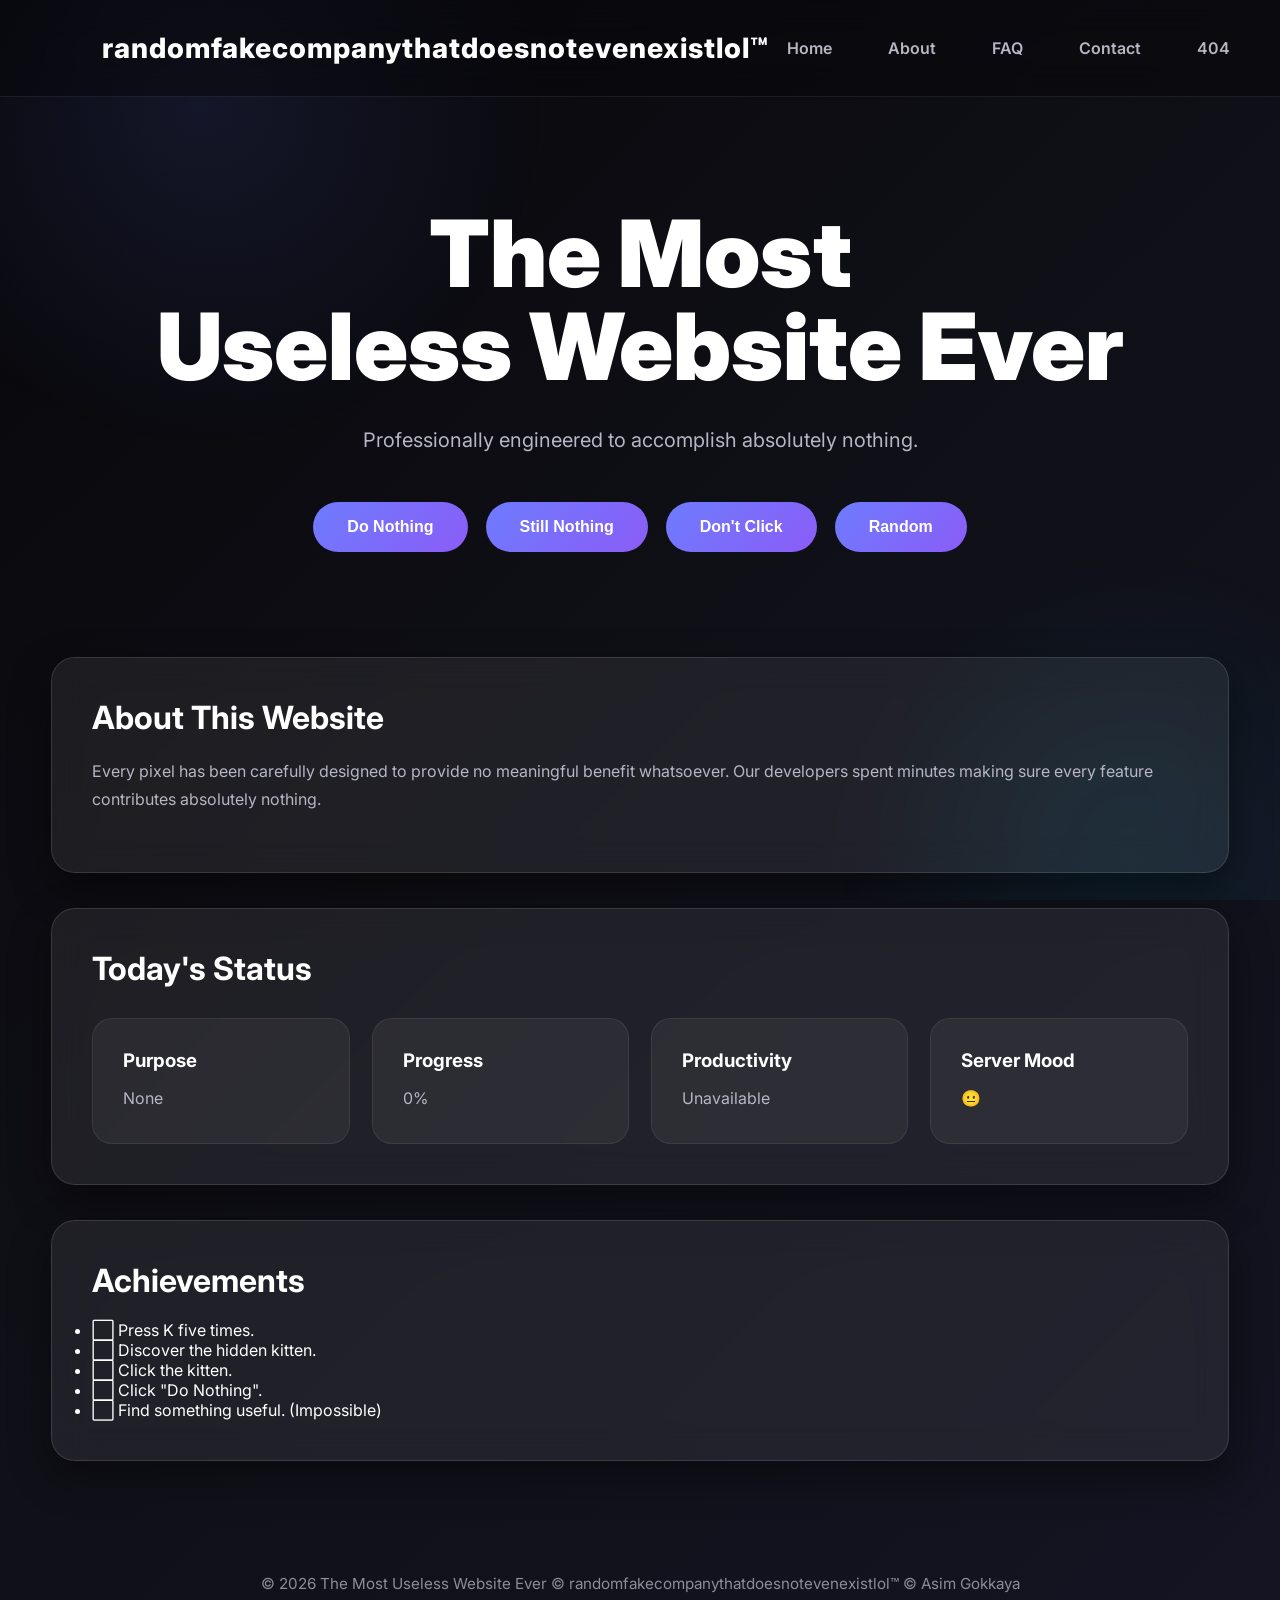
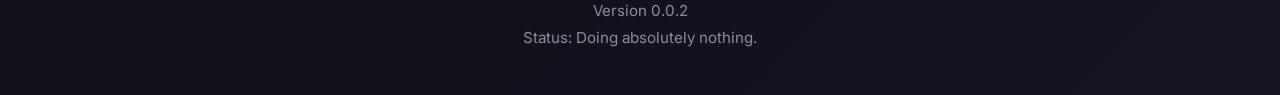
==== index.html @ e4ac103c "Added potato favicon" ====
<!DOCTYPE html>
<html lang="en">
<head>
    <meta charset="UTF-8">
    <meta name="viewport" content="width=device-width, initial-scale=1.0">

    <title>The Most Useless Website Ever</title>

    <meta name="description" content="A website professionally engineered to accomplish absolutely nothing.">

    <!-- Google Font -->
    <link rel="preconnect" href="https://fonts.googleapis.com">
    <link rel="preconnect" href="https://fonts.gstatic.com" crossorigin>
    <link href="https://fonts.googleapis.com/css2?family=Inter:wght@300;400;600;700;900&display=swap" rel="stylesheet">

    <link rel="stylesheet" href="css/style.css">

    <link rel="icon" href="favicon.ico" type="image/x-icon">
    
</head>

<body>

<div id="backgroundGlow"></div>

<header>

    <div class="logo">
        randomfakecompanythatdoesnotevenexistlol™
    </div>

    <nav>

        <a href="index.html">Home</a>
        <a href="about.html">About</a>
        <a href="faq.html">FAQ</a>
        <a href="contact.html">Contact</a>
        <a href="404.html">404</a>

    </nav>

</header>

<main>

<section class="hero">

<h1>
The Most<br>
Useless Website Ever
</h1>

<p>

Professionally engineered to accomplish absolutely nothing.

</p>

<div class="buttons">

<button id="nothingButton">
Do Nothing
</button>

<button id="stillNothingButton">
Still Nothing
</button>

<button id="dontClickButton">
Don't Click
</button>

<button id="randomButton">
Random
</button>

</div>

</section>

<section class="glassCard">

<h2>

About This Website

</h2>

<p>

Every pixel has been carefully designed to provide no meaningful benefit whatsoever.

Our developers spent minutes making sure every feature contributes absolutely nothing.

</p>

</section>

<section class="glassCard">

<h2>

Today's Status

</h2>

<div class="statusGrid">

<div class="statusBox">

<h3>Purpose</h3>

<p>None</p>

</div>

<div class="statusBox">

<h3>Progress</h3>

<p>0%</p>

</div>

<div class="statusBox">

<h3>Productivity</h3>

<p>Unavailable</p>

</div>

<div class="statusBox">

<h3>Server Mood</h3>

<p>😐</p>

</div>

</div>

</section>

<section class="glassCard">

<h2>

Achievements

</h2>

<ul>

<li>⬜ Press K five times.</li>

<li>⬜ Discover the hidden kitten.</li>

<li>⬜ Click the kitten.</li>

<li>⬜ Click "Do Nothing".</li>

<li>⬜ Find something useful. (Impossible)</li>

</ul>

</section>

<footer>

<p>

© 2026 The Most Useless Website Ever
© randomfakecompanythatdoesnotevenexistlol™
© Asim Gokkaya

</p>

<p>

Version 0.0.2

</p>

<p>

Status:
Doing absolutely nothing.

</p>

</footer>

</main>

<!-- ========================= -->

<div id="kittenOverlay" class="hidden">

<div class="kittenWindow">

<h2>

🐈 Congratulations!

</h2>

<p>

You pressed K five times.

You have unlocked...

Absolutely nothing.

</p>

<img
id="kittenImage"
src="images/mainecoon.jpg"
alt="Maine Coon Kitten">

<p>

Clicking the kitten won't help.

</p>

<button id="closeKitten">

Close

</button>

</div>

</div>

<!-- ========================= -->

<div id="toast">

Nothing happened.

</div>

<script src="js/script.js"></script>

</body>
</html>
---- css/style.css ----
/* =======================================
   The Most Useless Website Ever
   style.css
   Part 1
======================================= */

/* ---------- Google Font ---------- */

@import url('https://fonts.googleapis.com/css2?family=Inter:wght@300;400;500;600;700;800;900&display=swap');

/* ---------- Variables ---------- */

:root{

    --bg:#09090b;
    --bg2:#14141b;

    --card:rgba(255,255,255,.07);

    --border:rgba(255,255,255,.12);

    --text:#ffffff;

    --text2:#b6b6c5;

    --accent:#6d7cff;

    --accent2:#8b5cf6;

    --success:#38d39f;

    --danger:#ff5e7d;

    --shadow:0 15px 40px rgba(0,0,0,.45);

    --radius:24px;

}

/* ---------- Reset ---------- */

*{

    margin:0;
    padding:0;
    box-sizing:border-box;

}

html{

    scroll-behavior:smooth;

}

body{

    font-family:'Inter',sans-serif;

    background:linear-gradient(135deg,#07070a,#101018,#141423);

    color:var(--text);

    min-height:100vh;

    overflow-x:hidden;

}

/* ---------- Animated Background ---------- */

#backgroundGlow{

    position:fixed;

    inset:0;

    pointer-events:none;

    overflow:hidden;

    z-index:-2;

}

#backgroundGlow::before{

    content:"";

    position:absolute;

    width:700px;

    height:700px;

    border-radius:50%;

    background:radial-gradient(circle,var(--accent),transparent 70%);

    opacity:.12;

    top:-250px;

    left:-150px;

    animation:floatGlow 18s linear infinite;

}

#backgroundGlow::after{

    content:"";

    position:absolute;

    width:600px;

    height:600px;

    border-radius:50%;

    background:radial-gradient(circle,#00d4ff,transparent 70%);

    opacity:.08;

    bottom:-250px;

    right:-150px;

    animation:floatGlow2 24s linear infinite;

}

@keyframes floatGlow{

    0%{

        transform:translate(0,0);

    }

    50%{

        transform:translate(150px,120px);

    }

    100%{

        transform:translate(0,0);

    }

}

@keyframes floatGlow2{

    0%{

        transform:translate(0,0);

    }

    50%{

        transform:translate(-140px,-100px);

    }

    100%{

        transform:translate(0,0);

    }

}

/* ---------- Header ---------- */

header{

    width:100%;

    display:flex;

    justify-content:space-between;

    align-items:center;

    padding:28px 8%;

    position:sticky;

    top:0;

    backdrop-filter:blur(18px);

    background:rgba(9,9,11,.55);

    border-bottom:1px solid rgba(255,255,255,.08);

    z-index:999;

}

.logo{

    font-size:28px;

    font-weight:800;

    letter-spacing:1px;

    color:white;

}

/* ---------- Navigation ---------- */

nav{

    display:flex;

    gap:20px;

}

nav a{

    color:var(--text2);

    text-decoration:none;

    font-weight:600;

    transition:.3s;

    padding:10px 18px;

    border-radius:999px;

}

nav a:hover{

    color:white;

    background:rgba(255,255,255,.08);

}

nav a.active{

    color:white;

    background:linear-gradient(135deg,var(--accent),var(--accent2));

}

/* ---------- Main ---------- */

main{

    width:min(1200px,92%);

    margin:auto;

}

/* ---------- Hero ---------- */

.hero{

    text-align:center;

    padding:110px 0 70px;

}

.smallHero{

    padding:80px 0 40px;

}

.hero h1{

    font-size:clamp(3rem,8vw,5.8rem);

    line-height:1;

    font-weight:900;

    margin-bottom:30px;

}

.hero p{

    color:var(--text2);

    font-size:1.25rem;

    max-width:700px;

    margin:auto;

    line-height:1.7;

}

/* ---------- Buttons ---------- */

.buttons{

    display:flex;

    justify-content:center;

    flex-wrap:wrap;

    gap:18px;

    margin-top:45px;

}

button,
.primaryButton,
.secondaryButton{

    padding:16px 34px;

    border-radius:999px;

    border:none;

    cursor:pointer;

    font-size:1rem;

    font-weight:700;

    transition:.3s;

    text-decoration:none;

    display:inline-flex;

    justify-content:center;

    align-items:center;

}

.primaryButton,
button{

    background:linear-gradient(135deg,var(--accent),var(--accent2));

    color:white;

}

.primaryButton:hover,
button:hover{

    transform:translateY(-4px);

    box-shadow:0 12px 30px rgba(109,124,255,.35);

}

.secondaryButton{

    background:rgba(255,255,255,.08);

    color:white;

    border:1px solid rgba(255,255,255,.08);

}

.secondaryButton:hover{

    background:rgba(255,255,255,.14);

}

/* ---------- Glass Cards ---------- */

.glassCard{

    background:var(--card);

    border:1px solid var(--border);

    border-radius:var(--radius);

    padding:40px;

    margin:35px 0;

    backdrop-filter:blur(18px);

    box-shadow:var(--shadow);

    transition:.35s;

}

.glassCard:hover{

    transform:translateY(-6px);

}

.glassCard h2{

    font-size:2rem;

    margin-bottom:20px;

}

.glassCard p{

    color:var(--text2);

    line-height:1.8;

    margin-bottom:18px;

}

/* ---------- Status Grid ---------- */

.statusGrid{

    display:grid;

    grid-template-columns:repeat(auto-fit,minmax(220px,1fr));

    gap:22px;

    margin-top:30px;

}

.statusBox{

    background:rgba(255,255,255,.05);

    border-radius:20px;

    padding:30px;

    border:1px solid rgba(255,255,255,.08);

    transition:.3s;

}

.statusBox:hover{

    transform:translateY(-5px);

    background:rgba(255,255,255,.08);

}

.statusBox h3{

    margin-bottom:12px;

}

.statusBox p{

    margin:0;

    color:var(--text2);

}

/* ---------- Utility ---------- */

.centerCard{

    text-align:center;

}

hr{

    margin:35px 0;

    border:none;

    border-top:1px solid rgba(255,255,255,.08);

}

.hidden{

    display:none !important;

}

/* =======================================
   PART 2
   Forms • FAQ • Tables • Lists • Footer
======================================= */

/* ---------- Forms ---------- */

form{

    display:flex;

    flex-direction:column;

    gap:25px;

    margin-top:25px;

}

.inputGroup{

    display:flex;

    flex-direction:column;

    gap:10px;

}

.inputGroup label{

    font-weight:600;

    color:white;

}

input,
textarea{

    width:100%;

    padding:18px;

    background:rgba(255,255,255,.06);

    border:1px solid rgba(255,255,255,.12);

    border-radius:18px;

    color:white;

    font-size:1rem;

    font-family:inherit;

    outline:none;

    transition:.3s;

}

textarea{

    resize:vertical;

    min-height:180px;

}

input::placeholder,
textarea::placeholder{

    color:#8d8d99;

}

input:focus,
textarea:focus{

    border-color:var(--accent);

    background:rgba(255,255,255,.09);

    box-shadow:0 0 25px rgba(109,124,255,.25);

}

/* ---------- FAQ ---------- */

.faqItem{

    background:rgba(255,255,255,.05);

    border-radius:18px;

    padding:25px;

    margin-top:18px;

    border:1px solid rgba(255,255,255,.08);

    transition:.3s;

}

.faqItem:hover{

    transform:translateY(-4px);

    border-color:rgba(109,124,255,.4);

}

.faqItem h3{

    margin-bottom:12px;

    color:white;

}

.faqItem p{

    margin-bottom:8px;

}

/* ---------- Tables ---------- */

.aboutTable{

    width:100%;

    border-collapse:collapse;

    overflow:hidden;

    border-radius:18px;

    margin-top:20px;

}

.aboutTable tr{

    transition:.25s;

}

.aboutTable tr:nth-child(even){

    background:rgba(255,255,255,.04);

}

.aboutTable tr:hover{

    background:rgba(255,255,255,.08);

}

.aboutTable td{

    padding:18px;

    border-bottom:1px solid rgba(255,255,255,.08);

    color:var(--text2);

}

.aboutTable td:first-child{

    color:white;

    font-weight:600;

}

/* ---------- Lists ---------- */

.aboutList{

    margin-top:20px;

    padding-left:25px;

}

.aboutList li{

    margin-bottom:18px;

    color:var(--text2);

    line-height:1.7;

}

/* ---------- Footer ---------- */

footer{

    text-align:center;

    padding:70px 0 40px;

    color:#8d8d99;

    font-size:.95rem;

}

footer p{

    margin:8px 0;

}

/* ---------- Toast ---------- */

#toast{

    position:fixed;

    bottom:35px;

    left:50%;

    transform:translateX(-50%) translateY(120px);

    background:rgba(20,20,25,.95);

    color:white;

    padding:16px 28px;

    border-radius:999px;

    border:1px solid rgba(255,255,255,.08);

    backdrop-filter:blur(18px);

    transition:.4s;

    z-index:99999;

    pointer-events:none;

    opacity:0;

}

#toast.show{

    transform:translateX(-50%) translateY(0);

    opacity:1;

}

/* ---------- Misc ---------- */

.tinyText{

    font-size:.9rem;

    opacity:.65;

}

.errorNumber{

    font-size:7rem;

    font-weight:900;

    line-height:1;

    margin-bottom:20px;

    background:linear-gradient(
        135deg,
        var(--accent),
        var(--accent2)
    );

    -webkit-background-clip:text;
    -webkit-text-fill-color:transparent;

}

.errorContainer{

    min-height:100vh;

    display:flex;

    justify-content:center;

    align-items:center;

    padding:60px 0;

}

.errorCard{

    width:min(900px,92%);

    text-align:center;

}

/* ---------- Inputs on Dark Theme ---------- */

input:-webkit-autofill{

    -webkit-box-shadow:0 0 0 1000px #171722 inset;

    -webkit-text-fill-color:white;

}

/* ---------- Scrollbar ---------- */

::-webkit-scrollbar{

    width:12px;

}

::-webkit-scrollbar-track{

    background:#0e0e13;

}

::-webkit-scrollbar-thumb{

    background:linear-gradient(
        var(--accent),
        var(--accent2)
    );

    border-radius:999px;

}

::-webkit-scrollbar-thumb:hover{

    background:#7d8dff;

}

/* ---------- Selection ---------- */

::selection{

    background:var(--accent);

    color:white;

}

/* ---------- Responsive ---------- */

@media(max-width:900px){

header{

    flex-direction:column;

    gap:20px;

}

nav{

    flex-wrap:wrap;

    justify-content:center;

}

.hero h1{

    font-size:3.4rem;

}

.glassCard{

    padding:30px;

}

.buttons{

    flex-direction:column;

}

button,
.primaryButton,
.secondaryButton{

    width:100%;

}

.statusGrid{

    grid-template-columns:1fr;

}

.aboutTable td{

    display:block;

    width:100%;

}

.aboutTable tr{

    display:block;

    margin-bottom:20px;

    border:1px solid rgba(255,255,255,.08);

    border-radius:18px;

}

}

/* ======================================
Achievement Popup
====================================== */

.achievementPopup{

position:fixed;

top:30px;

right:-450px;

width:340px;

padding:25px;

background:rgba(20,20,30,.95);

border:1px solid rgba(255,255,255,.1);

backdrop-filter:blur(20px);

border-radius:20px;

box-shadow:0 20px 40px rgba(0,0,0,.45);

transition:.5s;

z-index:999999;

}

.achievementPopup.show{

right:30px;

}

.achievementPopup h2{

margin-bottom:10px;

font-size:1.3rem;

}

.achievementPopup p{

color:#b6b6c5;

line-height:1.6;

}
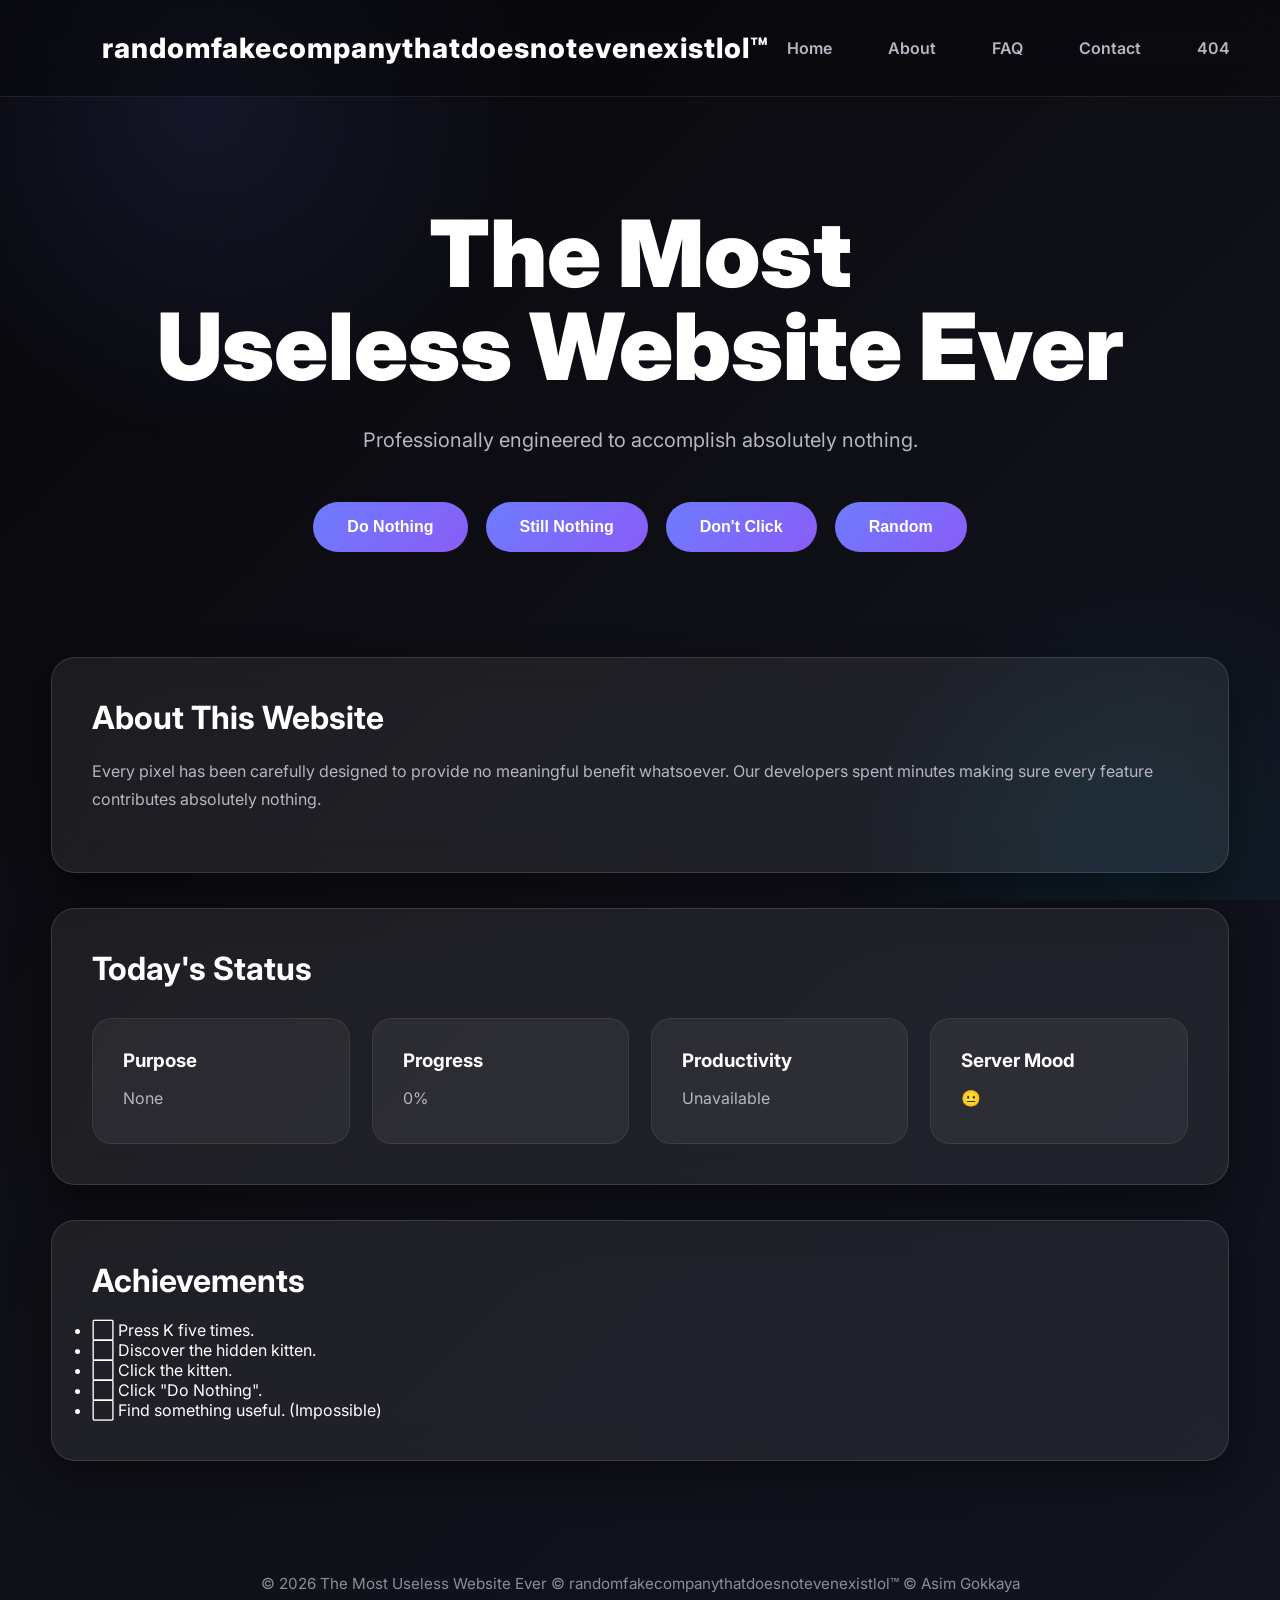
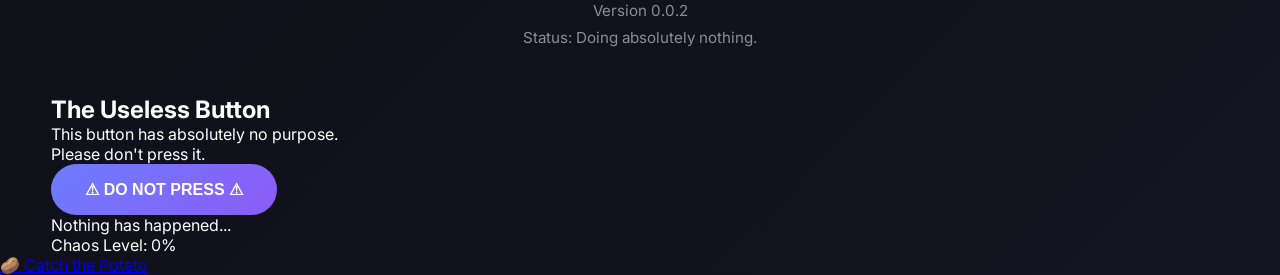
==== commit ac5413ef: "Version 0.4 Added minigame and do not press button" ====
--- a/index.html
+++ b/index.html
@@ -191,6 +191,37 @@
 
 </footer>
 
+</footer>
+
+<section id="useless-section">
+
+    <h2>The Useless Button</h2>
+
+    <p>
+        This button has absolutely no purpose.
+        <br>
+        Please don't press it.
+    </p>
+
+    <button id="uselessButton">
+        ⚠ DO NOT PRESS ⚠
+    </button>
+
+    <p id="eventText">
+        Nothing has happened...
+    </p>
+
+    <div id="chaosContainer">
+        <div id="chaosFill"></div>
+    </div>
+
+    <p id="chaosLabel">
+        Chaos Level: 0%
+    </p>
+
+</section>
+
+</main>
 </main>
 
 <!-- ========================= -->
@@ -244,6 +275,10 @@
 
 </div>
 
+<a href="game.html" class="button">
+    🥔 Catch the Potato
+</a>
+
 <script src="js/script.js"></script>
 
 </body>
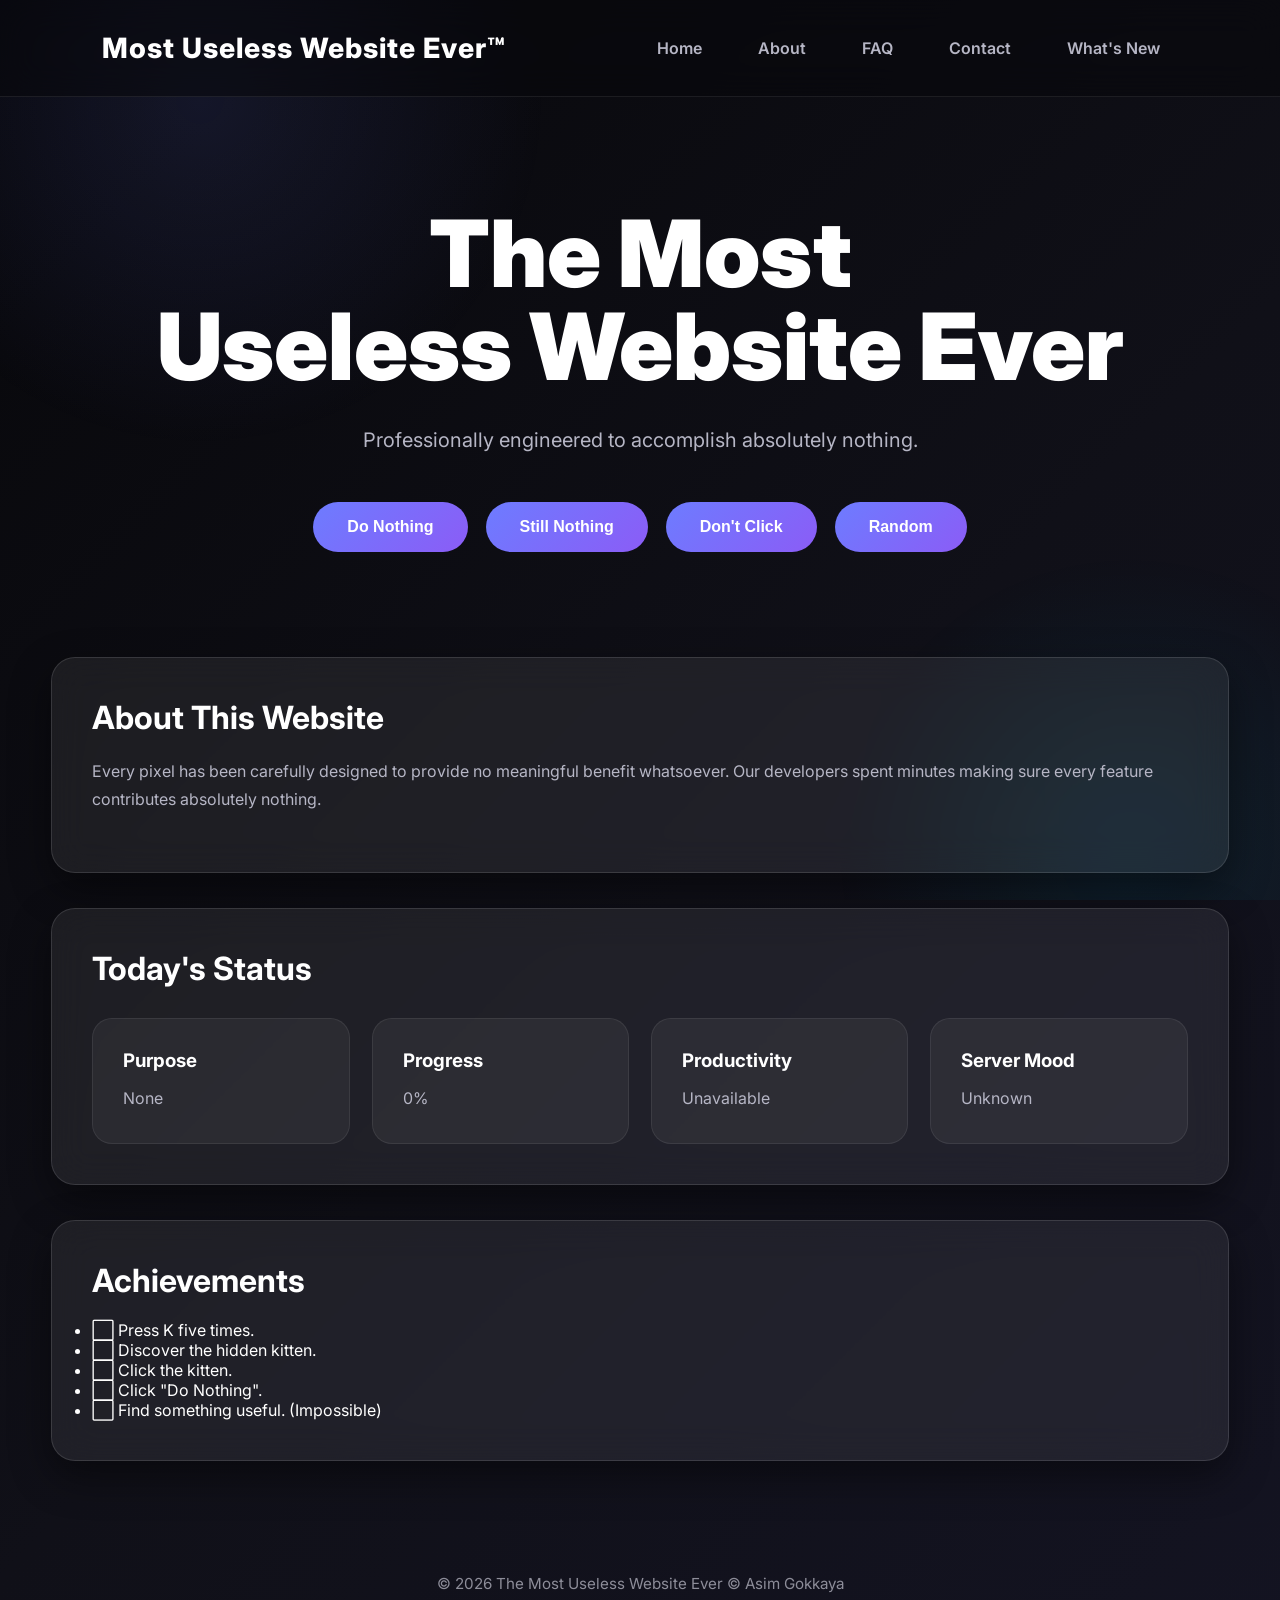
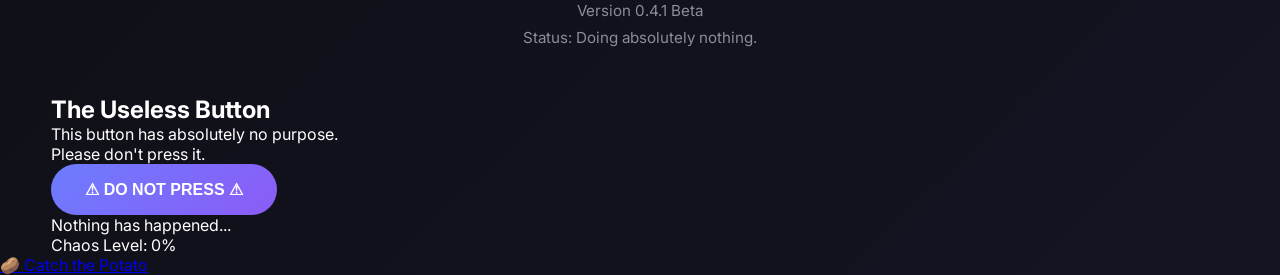
==== commit db975111: "Changed company name to Most Useless Website Ever" ====
--- a/index.html
+++ b/index.html
@@ -26,7 +26,7 @@
 <header>
 
     <div class="logo">
-        randomfakecompanythatdoesnotevenexistlol™
+        Most Useless Website Ever™
     </div>
 
     <nav>
@@ -35,7 +35,7 @@
         <a href="about.html">About</a>
         <a href="faq.html">FAQ</a>
         <a href="contact.html">Contact</a>
-        <a href="404.html">404</a>
+        <a href="whats-new.html">What's New</a>
 
     </nav>
 
@@ -134,7 +134,7 @@
 
 <h3>Server Mood</h3>
 
-<p>😐</p>
+<p>Unknown</p>
 
 </div>
 
@@ -171,14 +171,13 @@
 <p>
 
 © 2026 The Most Useless Website Ever
-© randomfakecompanythatdoesnotevenexistlol™
 © Asim Gokkaya
 
 </p>
 
 <p>
 
-Version 0.0.2
+Version 0.4.1 Beta
 
 </p>
 
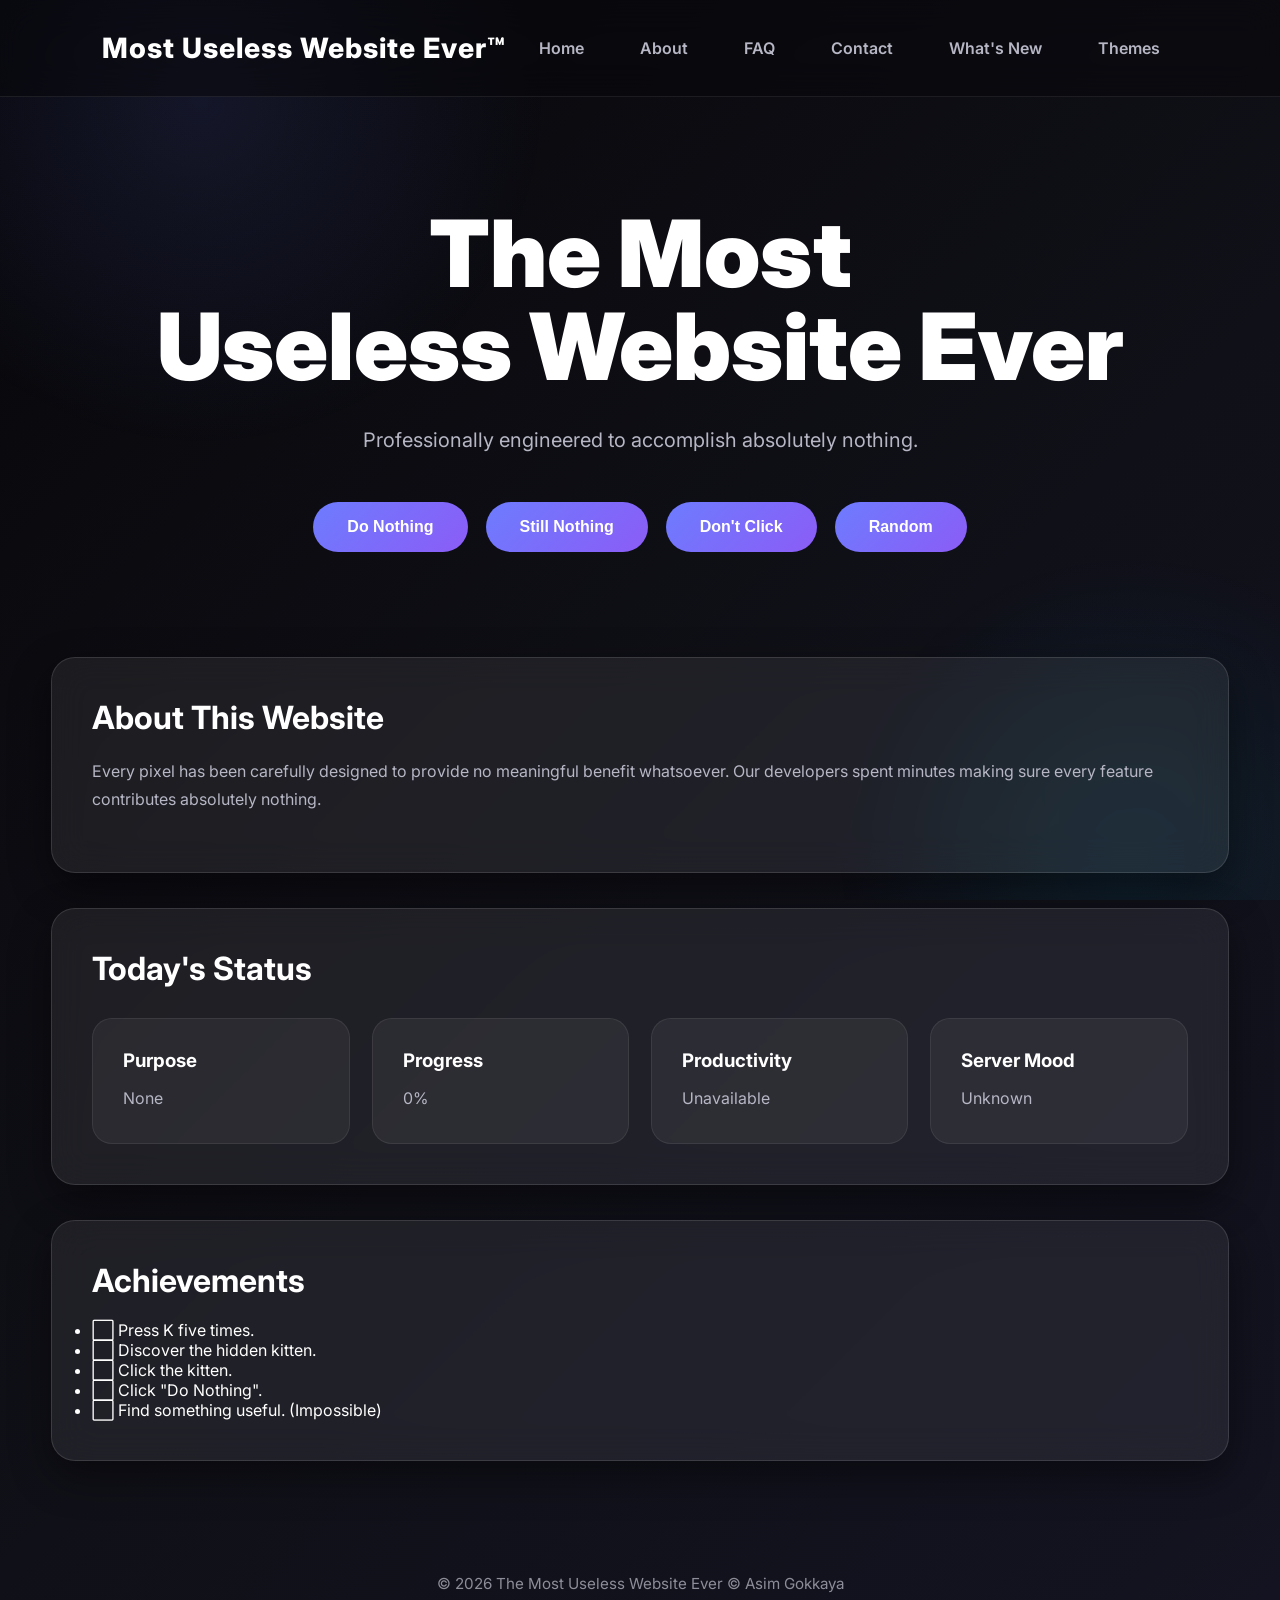
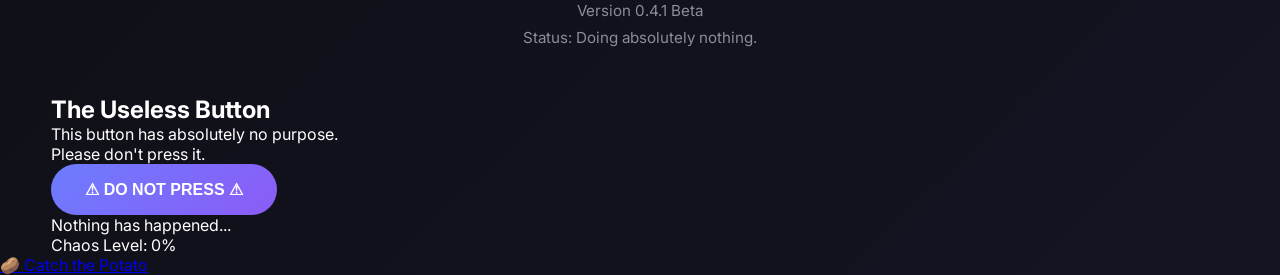
==== commit 10bb0e88: "Added themes" ====
--- a/index.html
+++ b/index.html
@@ -36,6 +36,7 @@
         <a href="faq.html">FAQ</a>
         <a href="contact.html">Contact</a>
         <a href="whats-new.html">What's New</a>
+        <a href="themes.html">Themes</a>
 
     </nav>
 
--- a/css/style.css
+++ b/css/style.css
@@ -999,4 +999,33 @@
 
 line-height:1.6;
 
+/* ===== Classic Theme ===== */
+
+body.classic-theme {
+    background: white !important;
+    color: black !important;
+    font-family: "Times New Roman", serif !important;
+}
+
+body.classic-theme header,
+body.classic-theme footer,
+body.classic-theme section,
+body.classic-theme .card {
+    background: white !important;
+    color: black !important;
+    border: 1px solid black !important;
+    box-shadow: none !important;
+}
+
+body.classic-theme a {
+    color: blue !important;
+    text-decoration: underline;
+}
+
+body.classic-theme button {
+    background: lightgray !important;
+    color: black !important;
+    border: 1px solid black !important;
+}
+
 }
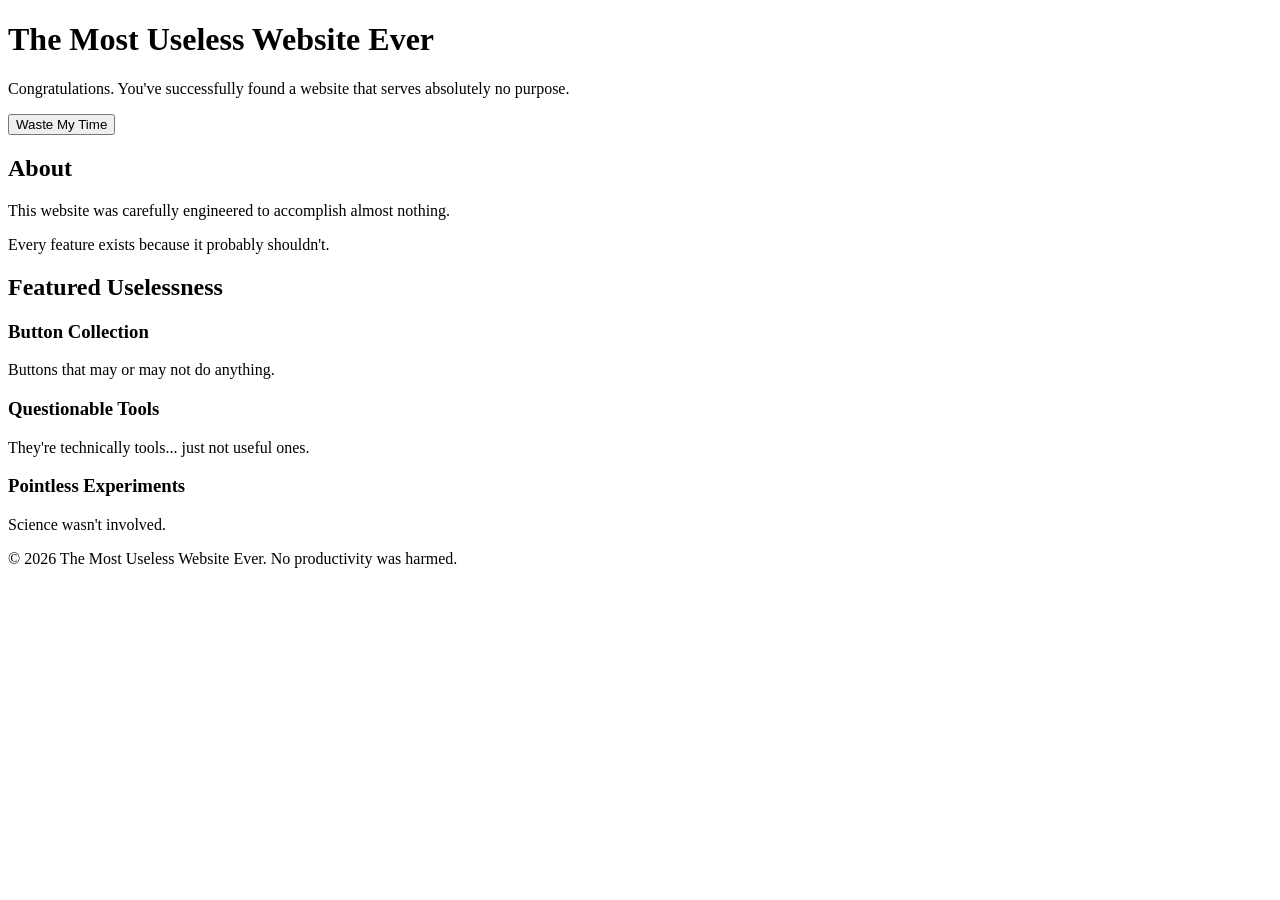
==== commit bac4c506: "New index" ====
--- a/index.html
+++ b/index.html
@@ -1,285 +1,79 @@
-<!DOCTYPE html>
-<html lang="en">
-<head>
-    <meta charset="UTF-8">
-    <meta name="viewport" content="width=device-width, initial-scale=1.0">
-
-    <title>The Most Useless Website Ever</title>
-
-    <meta name="description" content="A website professionally engineered to accomplish absolutely nothing.">
-
-    <!-- Google Font -->
-    <link rel="preconnect" href="https://fonts.googleapis.com">
-    <link rel="preconnect" href="https://fonts.gstatic.com" crossorigin>
-    <link href="https://fonts.googleapis.com/css2?family=Inter:wght@300;400;600;700;900&display=swap" rel="stylesheet">
-
-    <link rel="stylesheet" href="css/style.css">
-
-    <link rel="icon" href="favicon.ico" type="image/x-icon">
-    
-</head>
-
-<body>
-
-<div id="backgroundGlow"></div>
-
-<header>
-
-    <div class="logo">
-        Most Useless Website Ever™
-    </div>
-
-    <nav>
-
-        <a href="index.html">Home</a>
-        <a href="about.html">About</a>
-        <a href="faq.html">FAQ</a>
-        <a href="contact.html">Contact</a>
-        <a href="whats-new.html">What's New</a>
-        <a href="themes.html">Themes</a>
-
-    </nav>
-
-</header>
-
-<main>
-
-<section class="hero">
-
-<h1>
-The Most<br>
-Useless Website Ever
-</h1>
-
-<p>
-
-Professionally engineered to accomplish absolutely nothing.
-
-</p>
-
-<div class="buttons">
-
-<button id="nothingButton">
-Do Nothing
-</button>
-
-<button id="stillNothingButton">
-Still Nothing
-</button>
-
-<button id="dontClickButton">
-Don't Click
-</button>
-
-<button id="randomButton">
-Random
-</button>
-
-</div>
-
-</section>
-
-<section class="glassCard">
-
-<h2>
-
-About This Website
-
-</h2>
-
-<p>
-
-Every pixel has been carefully designed to provide no meaningful benefit whatsoever.
-
-Our developers spent minutes making sure every feature contributes absolutely nothing.
-
-</p>
-
-</section>
-
-<section class="glassCard">
-
-<h2>
-
-Today's Status
-
-</h2>
-
-<div class="statusGrid">
-
-<div class="statusBox">
-
-<h3>Purpose</h3>
-
-<p>None</p>
-
-</div>
-
-<div class="statusBox">
-
-<h3>Progress</h3>
-
-<p>0%</p>
-
-</div>
-
-<div class="statusBox">
-
-<h3>Productivity</h3>
-
-<p>Unavailable</p>
-
-</div>
-
-<div class="statusBox">
-
-<h3>Server Mood</h3>
-
-<p>Unknown</p>
-
-</div>
-
-</div>
-
-</section>
-
-<section class="glassCard">
-
-<h2>
-
-Achievements
-
-</h2>
-
-<ul>
-
-<li>⬜ Press K five times.</li>
-
-<li>⬜ Discover the hidden kitten.</li>
-
-<li>⬜ Click the kitten.</li>
-
-<li>⬜ Click "Do Nothing".</li>
-
-<li>⬜ Find something useful. (Impossible)</li>
-
-</ul>
-
-</section>
-
-<footer>
-
-<p>
-
-© 2026 The Most Useless Website Ever
-© Asim Gokkaya
-
-</p>
-
-<p>
-
-Version 0.4.1 Beta
-
-</p>
-
-<p>
-
-Status:
-Doing absolutely nothing.
-
-</p>
-
-</footer>
-
-</footer>
-
-<section id="useless-section">
-
-    <h2>The Useless Button</h2>
-
-    <p>
-        This button has absolutely no purpose.
-        <br>
-        Please don't press it.
-    </p>
-
-    <button id="uselessButton">
-        ⚠ DO NOT PRESS ⚠
-    </button>
-
-    <p id="eventText">
-        Nothing has happened...
-    </p>
-
-    <div id="chaosContainer">
-        <div id="chaosFill"></div>
-    </div>
-
-    <p id="chaosLabel">
-        Chaos Level: 0%
-    </p>
-
-</section>
-
-</main>
-</main>
-
-<!-- ========================= -->
-
-<div id="kittenOverlay" class="hidden">
-
-<div class="kittenWindow">
-
-<h2>
-
-🐈 Congratulations!
-
-</h2>
-
-<p>
-
-You pressed K five times.
-
-You have unlocked...
-
-Absolutely nothing.
-
-</p>
-
-<img
-id="kittenImage"
-src="images/mainecoon.jpg"
-alt="Maine Coon Kitten">
-
-<p>
-
-Clicking the kitten won't help.
-
-</p>
-
-<button id="closeKitten">
-
-Close
-
-</button>
-
-</div>
-
-</div>
-
-<!-- ========================= -->
-
-<div id="toast">
-
-Nothing happened.
-
-</div>
-
-<a href="game.html" class="button">
-    🥔 Catch the Potato
-</a>
-
-<script src="js/script.js"></script>
-
-</body>
+<!DOCTYPE html>
+<html lang="en">
+<head>
+    <meta charset="UTF-8">
+    <meta name="viewport" content="width=device-width, initial-scale=1.0">
+    <title>The Most Useless Website Ever</title>
+
+    <link rel="stylesheet" href="style.css">
+</head>
+<body>
+
+    <header>
+        <h1>The Most Useless Website Ever</h1>
+        <p>
+            Congratulations. You've successfully found a website
+            that serves absolutely no purpose.
+        </p>
+
+        <button id="start-btn">
+            Waste My Time
+        </button>
+    </header>
+
+    <main>
+
+        <section id="about">
+            <h2>About</h2>
+
+            <p>
+                This website was carefully engineered to accomplish
+                almost nothing.
+            </p>
+
+            <p>
+                Every feature exists because it probably shouldn't.
+            </p>
+        </section>
+
+        <section id="features">
+
+            <h2>Featured Uselessness</h2>
+
+            <div class="card">
+                <h3>Button Collection</h3>
+                <p>
+                    Buttons that may or may not do anything.
+                </p>
+            </div>
+
+            <div class="card">
+                <h3>Questionable Tools</h3>
+                <p>
+                    They're technically tools...
+                    just not useful ones.
+                </p>
+            </div>
+
+            <div class="card">
+                <h3>Pointless Experiments</h3>
+                <p>
+                    Science wasn't involved.
+                </p>
+            </div>
+
+        </section>
+
+    </main>
+
+    <footer>
+        <p>
+            © 2026 The Most Useless Website Ever.
+            No productivity was harmed.
+        </p>
+    </footer>
+
+    <script src="script.js"></script>
+
+</body>
 </html>
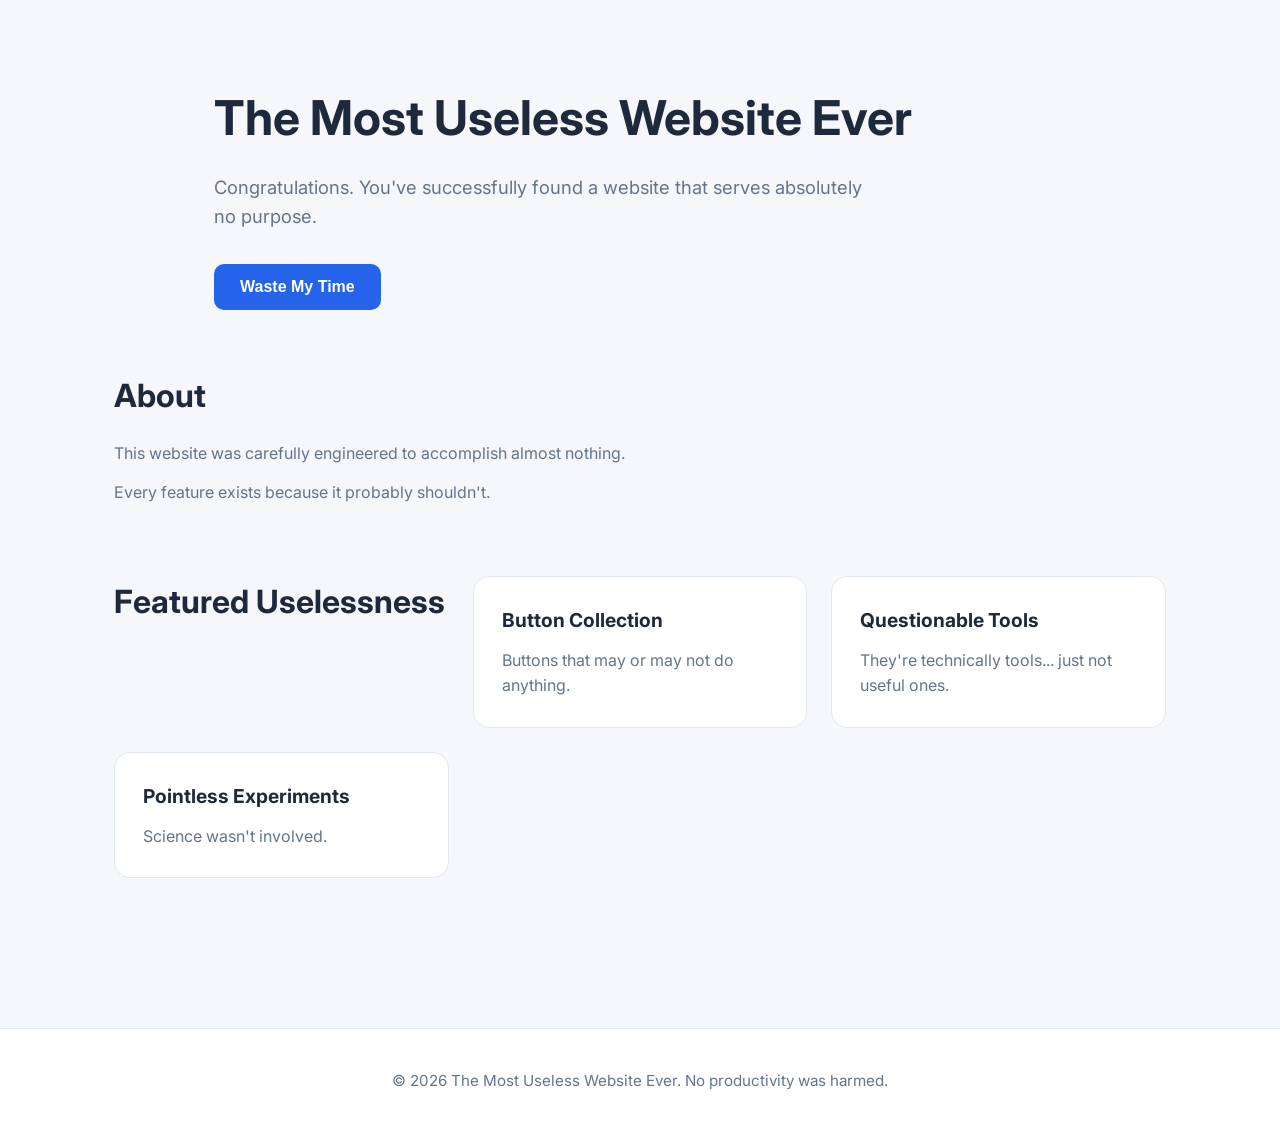
==== commit 83386f30: "idk" ====
--- a/index.html
+++ b/index.html
@@ -5,7 +5,8 @@
     <meta name="viewport" content="width=device-width, initial-scale=1.0">
     <title>The Most Useless Website Ever</title>
 
-    <link rel="stylesheet" href="style.css">
+    <link rel="stylesheet" href="css/style.css">
+    <script src="js/script.js"></script>
 </head>
 <body>
 
--- a/css/style.css
+++ b/css/style.css
@@ -0,0 +1,121 @@
+/* Google Font */
+@import url('https://fonts.googleapis.com/css2?family=Inter:wght@400;500;600;700&display=swap');
+
+:root {
+    --background: #f5f7fa;
+    --surface: #ffffff;
+    --primary: #2563eb;
+    --text: #1e293b;
+    --secondary-text: #64748b;
+    --border: #e2e8f0;
+}
+
+* {
+    margin: 0;
+    padding: 0;
+    box-sizing: border-box;
+}
+
+body {
+    font-family: "Inter", sans-serif;
+    background: var(--background);
+    color: var(--text);
+    line-height: 1.6;
+}
+
+header {
+    max-width: 900px;
+    margin: 80px auto 60px;
+    padding: 0 24px;
+}
+
+header h1 {
+    font-size: 3rem;
+    font-weight: 700;
+    margin-bottom: 16px;
+}
+
+header p {
+    font-size: 1.15rem;
+    color: var(--secondary-text);
+    max-width: 650px;
+    margin-bottom: 32px;
+}
+
+button {
+    background: var(--primary);
+    color: white;
+    border: none;
+    border-radius: 10px;
+    padding: 14px 26px;
+    font-size: 1rem;
+    font-weight: 600;
+    cursor: pointer;
+}
+
+main {
+    max-width: 1100px;
+    margin: auto;
+    padding: 0 24px 80px;
+}
+
+section {
+    margin-bottom: 70px;
+}
+
+section h2 {
+    font-size: 2rem;
+    margin-bottom: 20px;
+}
+
+section p {
+    color: var(--secondary-text);
+    margin-bottom: 14px;
+}
+
+#features {
+    display: grid;
+    grid-template-columns: repeat(auto-fit, minmax(260px, 1fr));
+    gap: 24px;
+}
+
+.card {
+    background: var(--surface);
+    border: 1px solid var(--border);
+    border-radius: 16px;
+    padding: 28px;
+}
+
+.card h3 {
+    margin-bottom: 12px;
+    font-size: 1.2rem;
+}
+
+.card p {
+    margin: 0;
+}
+
+footer {
+    text-align: center;
+    padding: 40px 24px;
+    border-top: 1px solid var(--border);
+    color: var(--secondary-text);
+    font-size: 0.95rem;
+    background: var(--surface);
+}
+
+@media (max-width: 768px) {
+
+    header {
+        margin-top: 60px;
+    }
+
+    header h1 {
+        font-size: 2.3rem;
+    }
+
+    section h2 {
+        font-size: 1.7rem;
+    }
+
+}
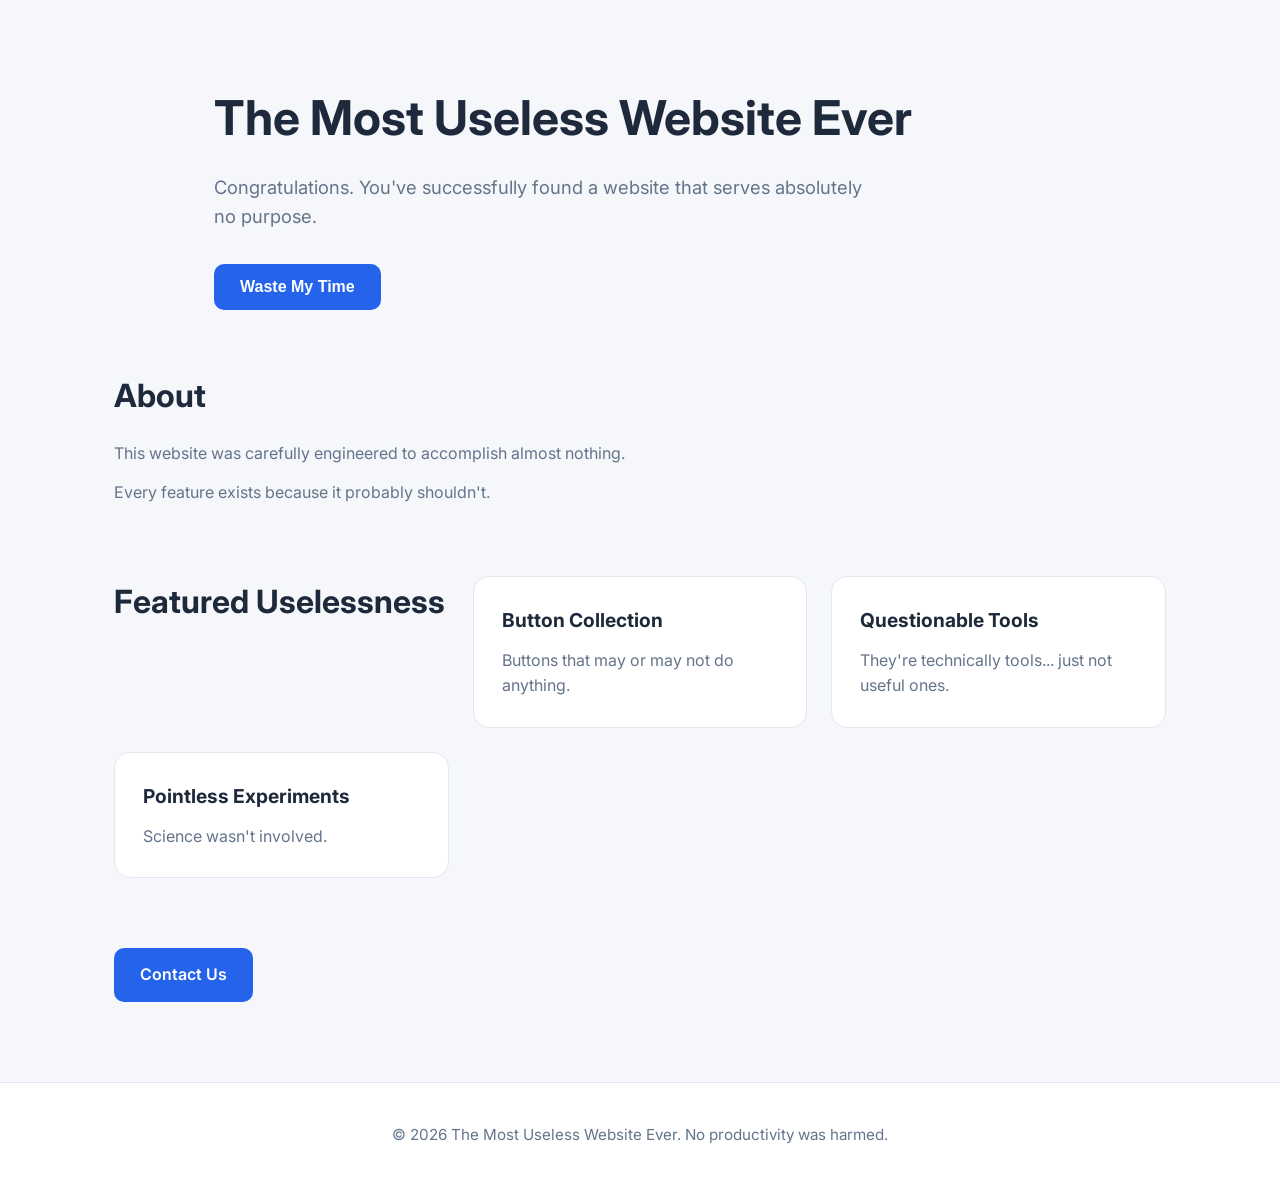
==== commit 4e5104d0: "Added Contact Us button that leads to my gmail" ====
--- a/index.html
+++ b/index.html
@@ -65,6 +65,10 @@
 
         </section>
 
+        <div class="button-group">
+            <a href="contactus.html" class="button">Contact Us</a>
+        </div>
+
     </main>
 
     <footer>
--- a/css/style.css
+++ b/css/style.css
@@ -118,4 +118,22 @@
         font-size: 1.7rem;
     }
 
+}
+
+
+.button {
+    display: inline-block;
+    background: var(--primary);
+    color: white;
+    text-decoration: none;
+    padding: 14px 26px;
+    border-radius: 10px;
+    font-weight: 600;
+}
+
+.button-group {
+    display: flex;
+    gap: 16px;
+    flex-wrap: wrap;
+    margin-top: 24px;
 }
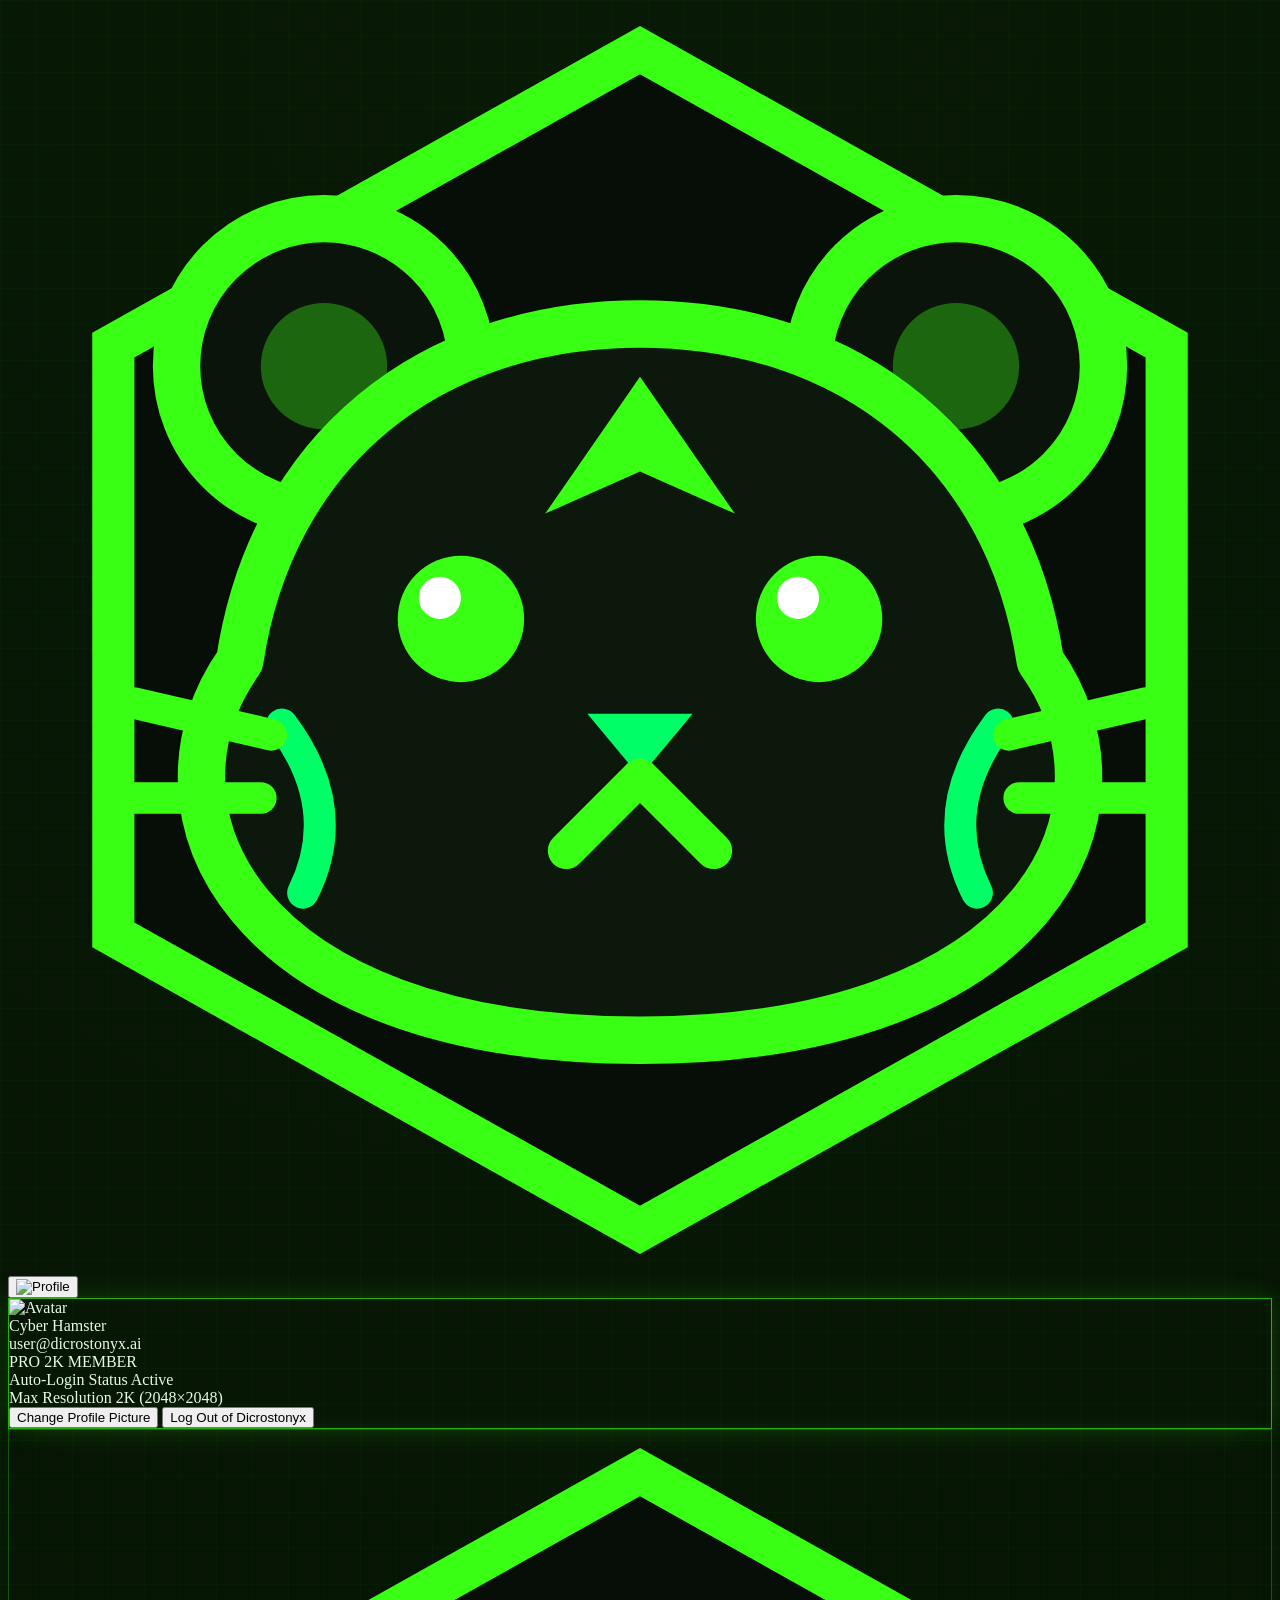
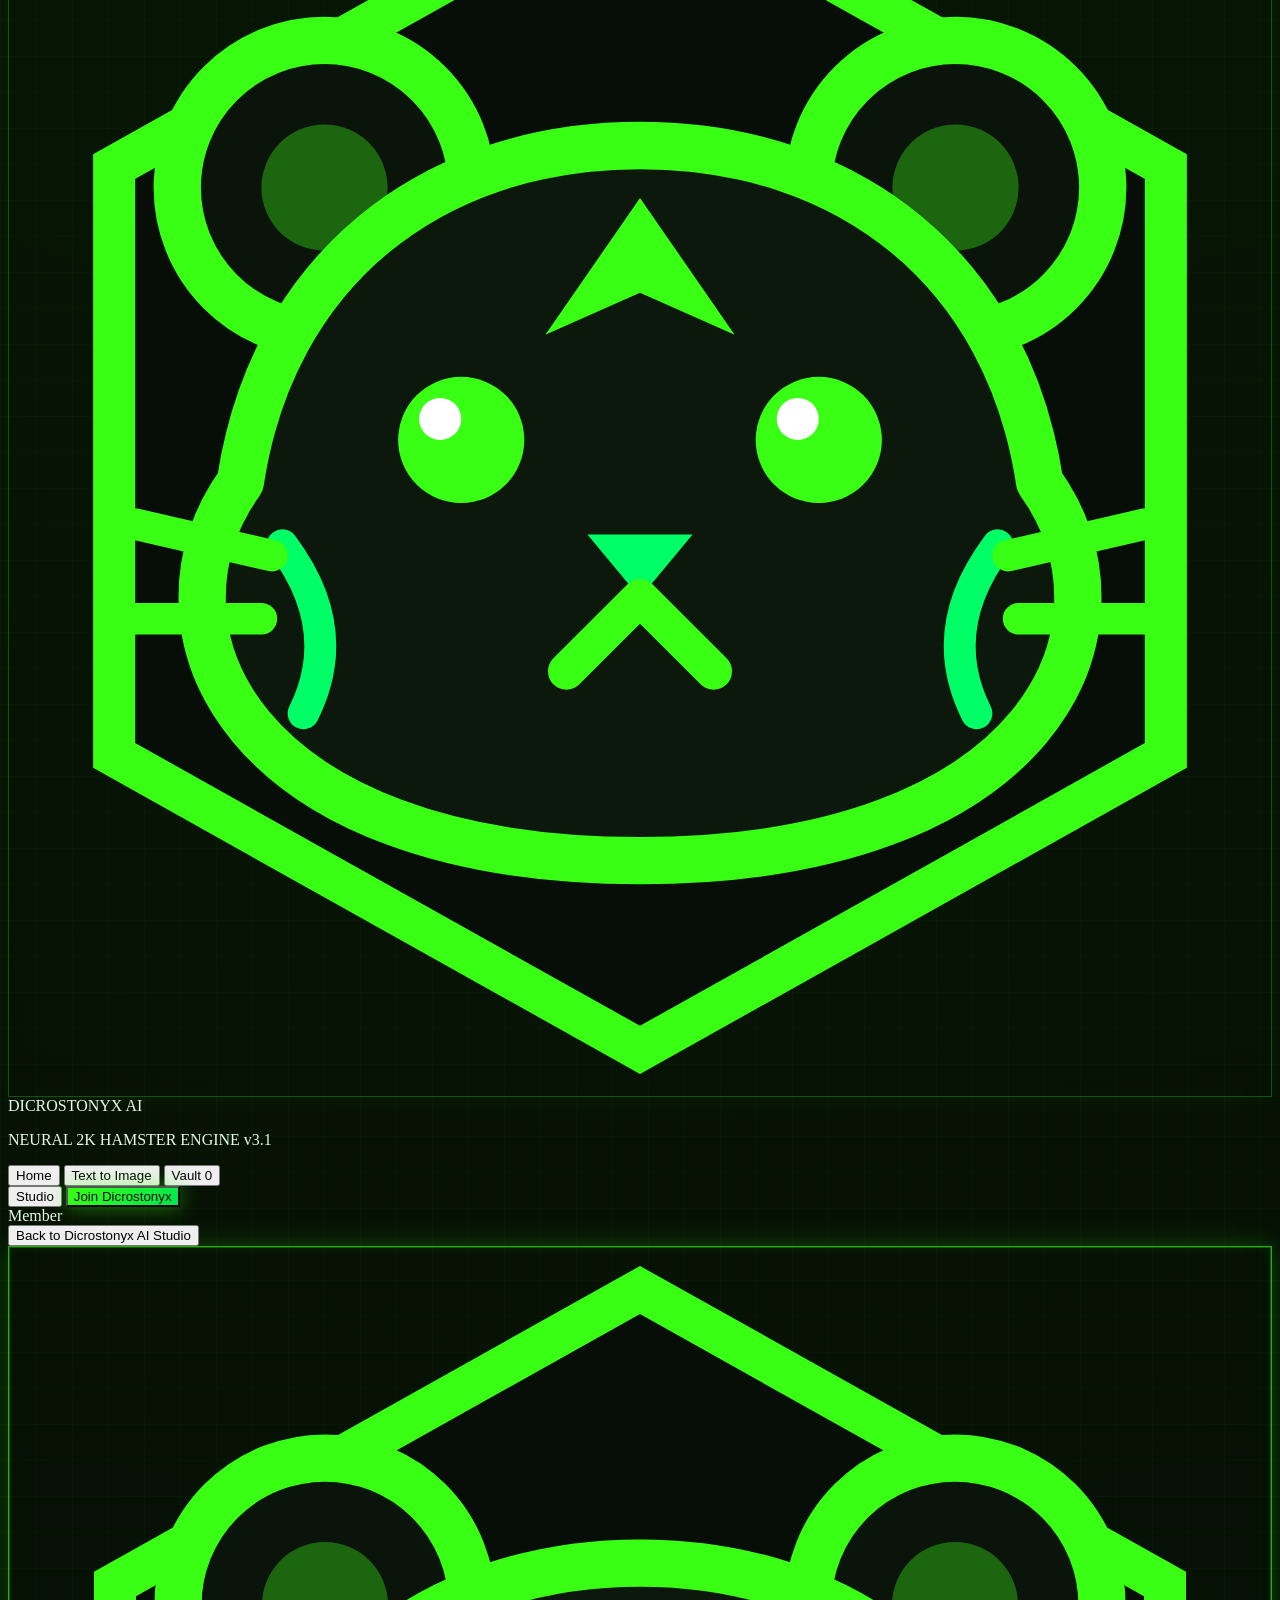
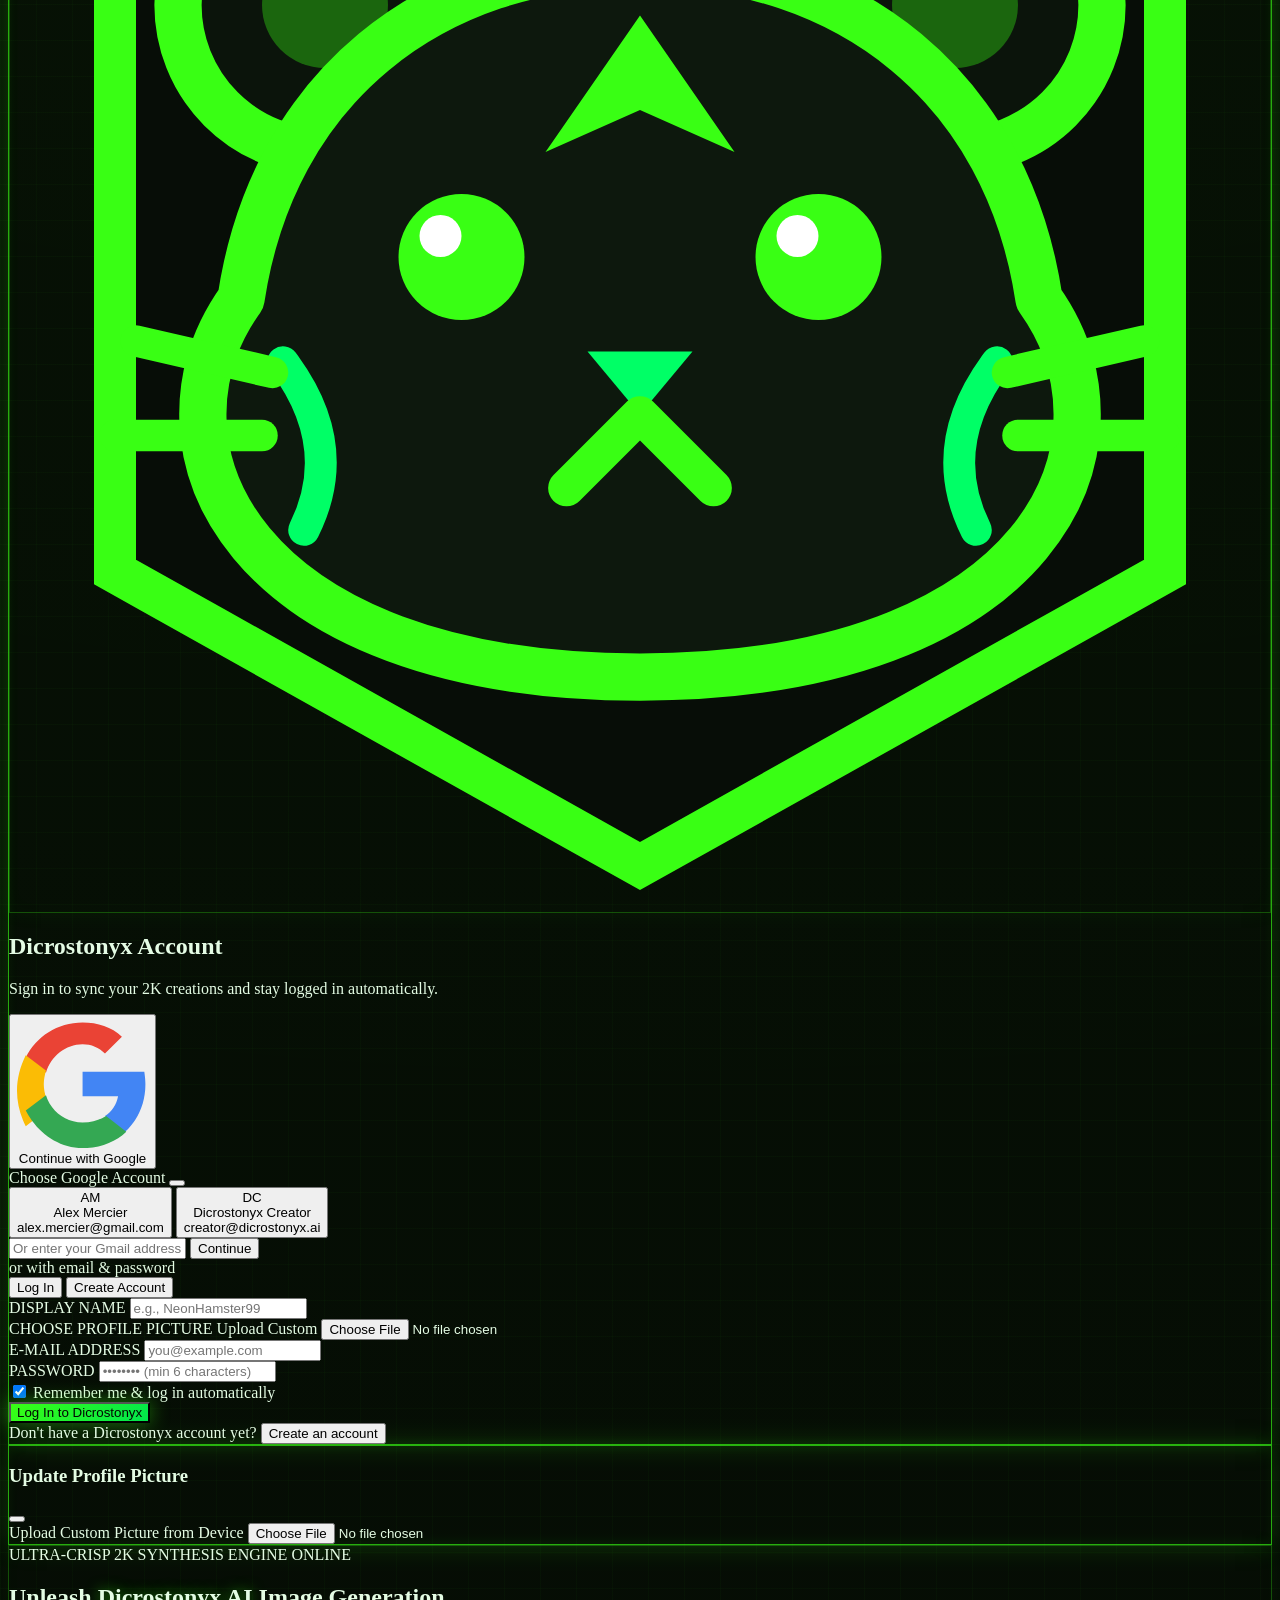
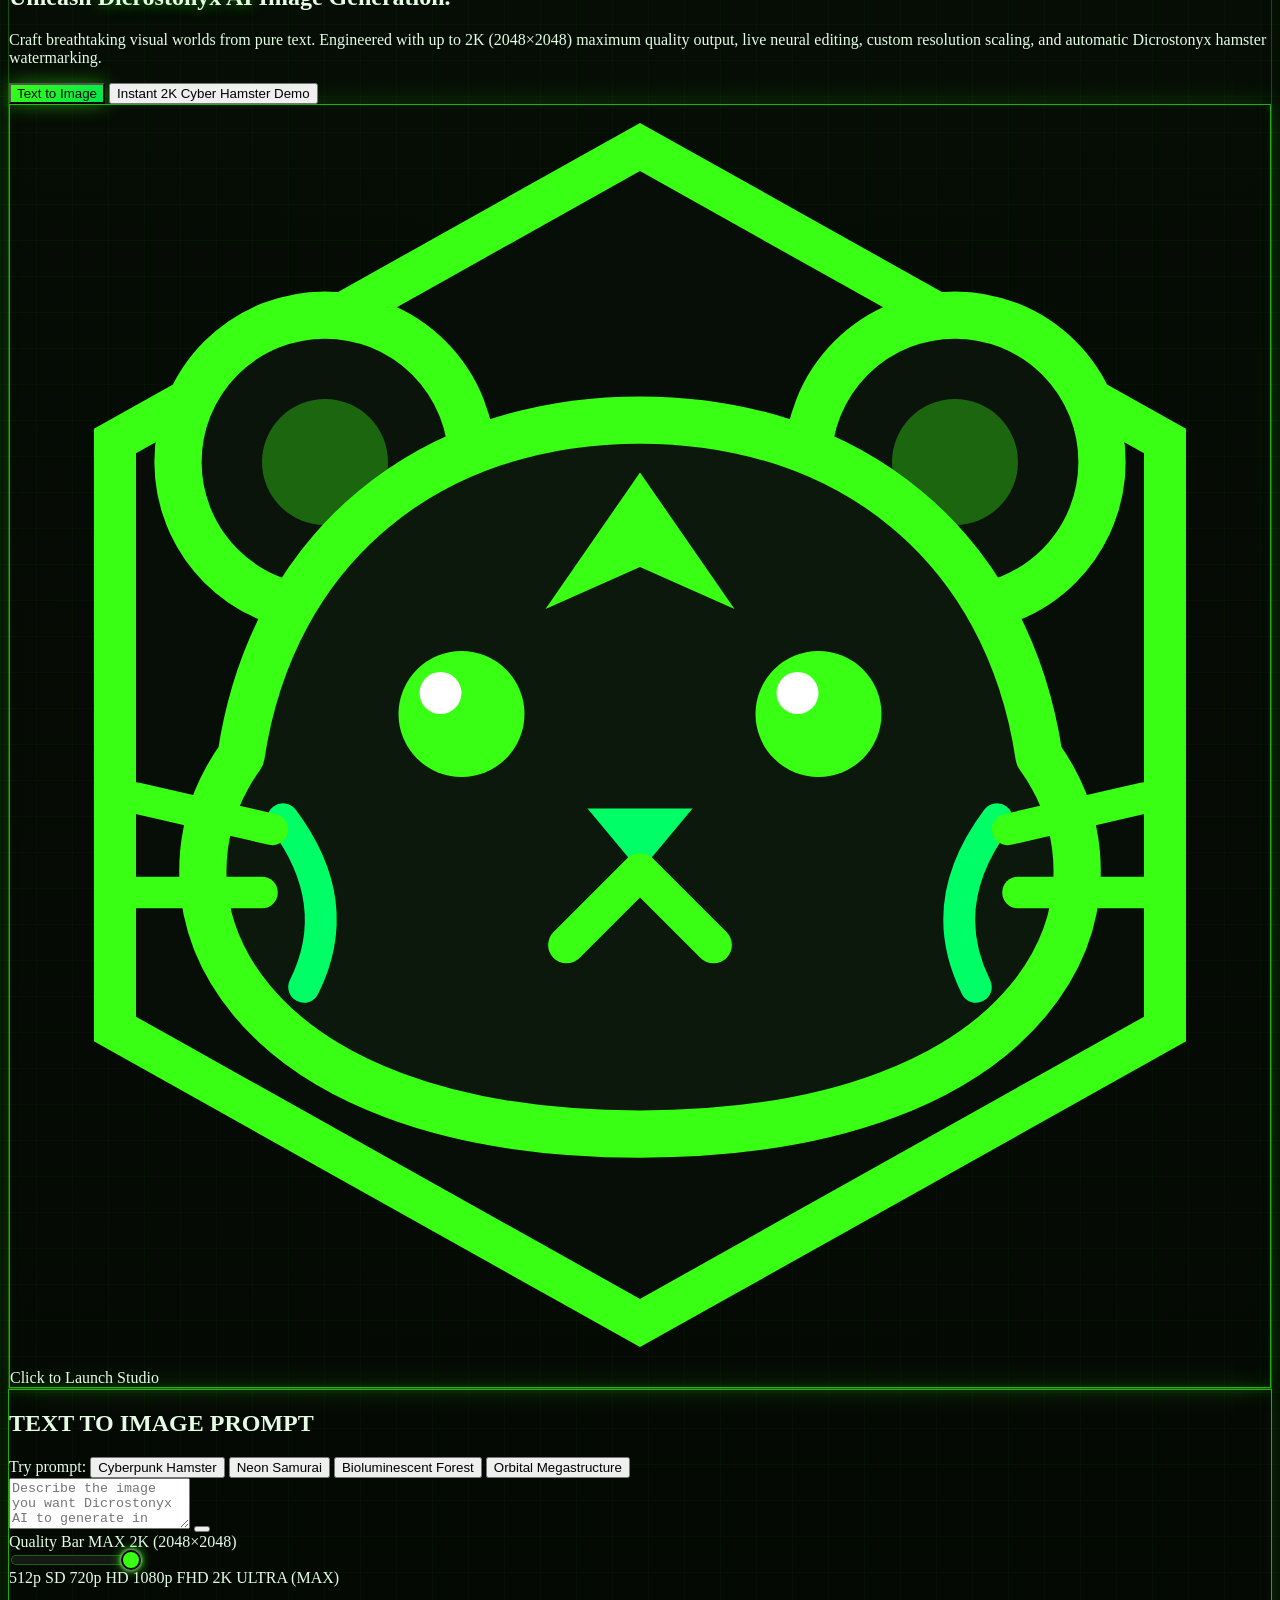
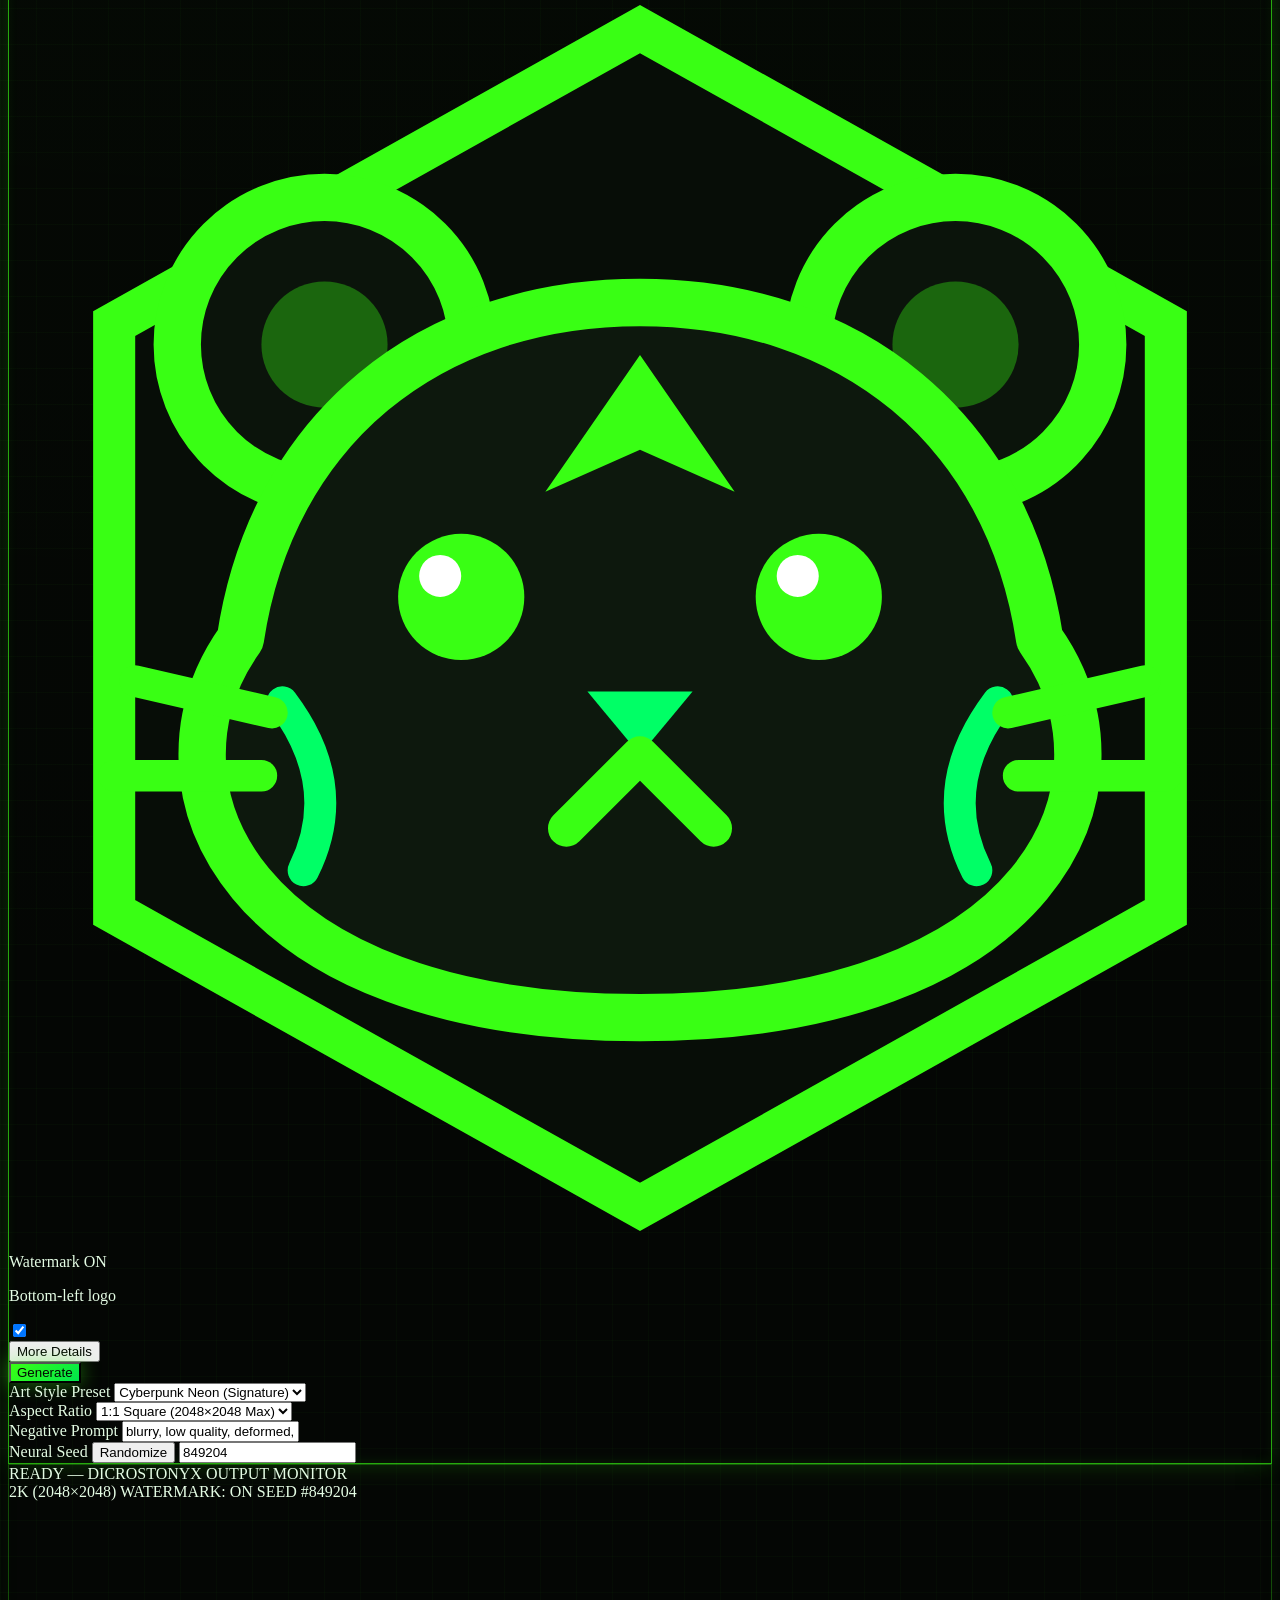
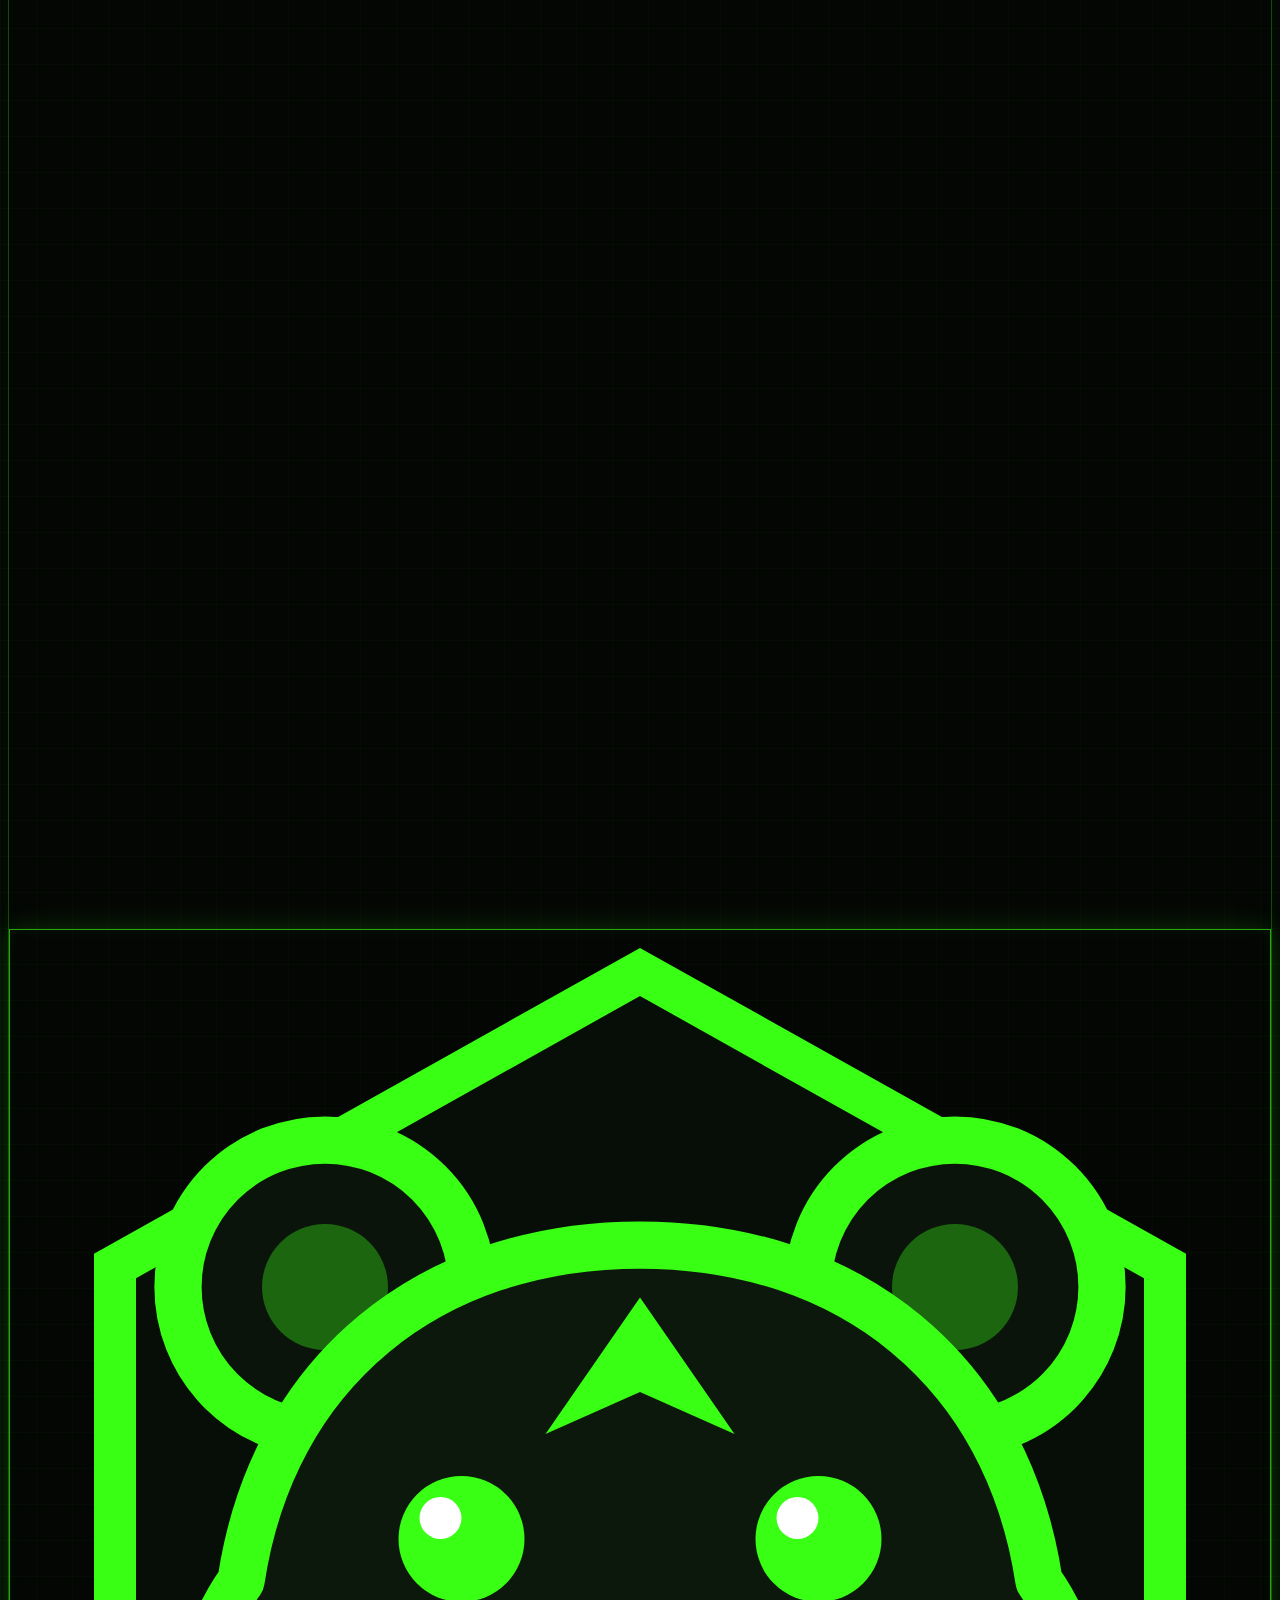
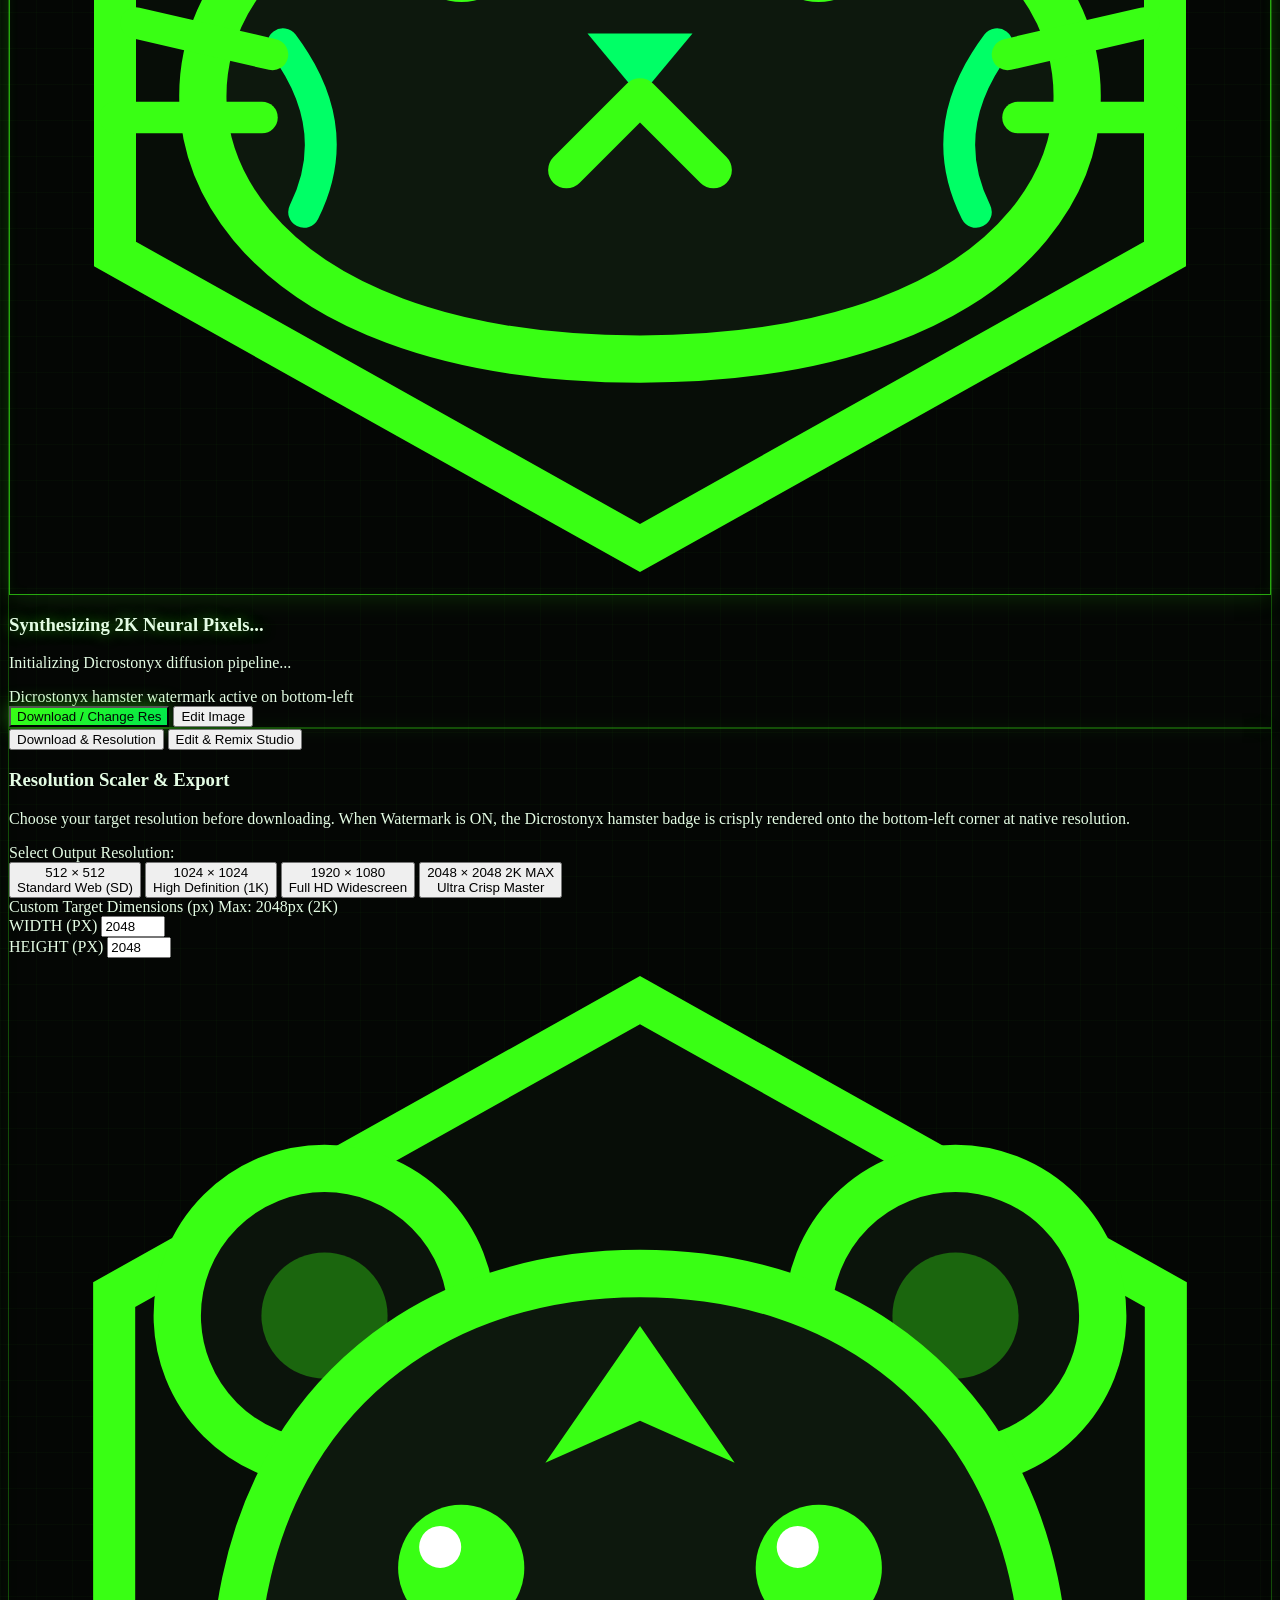
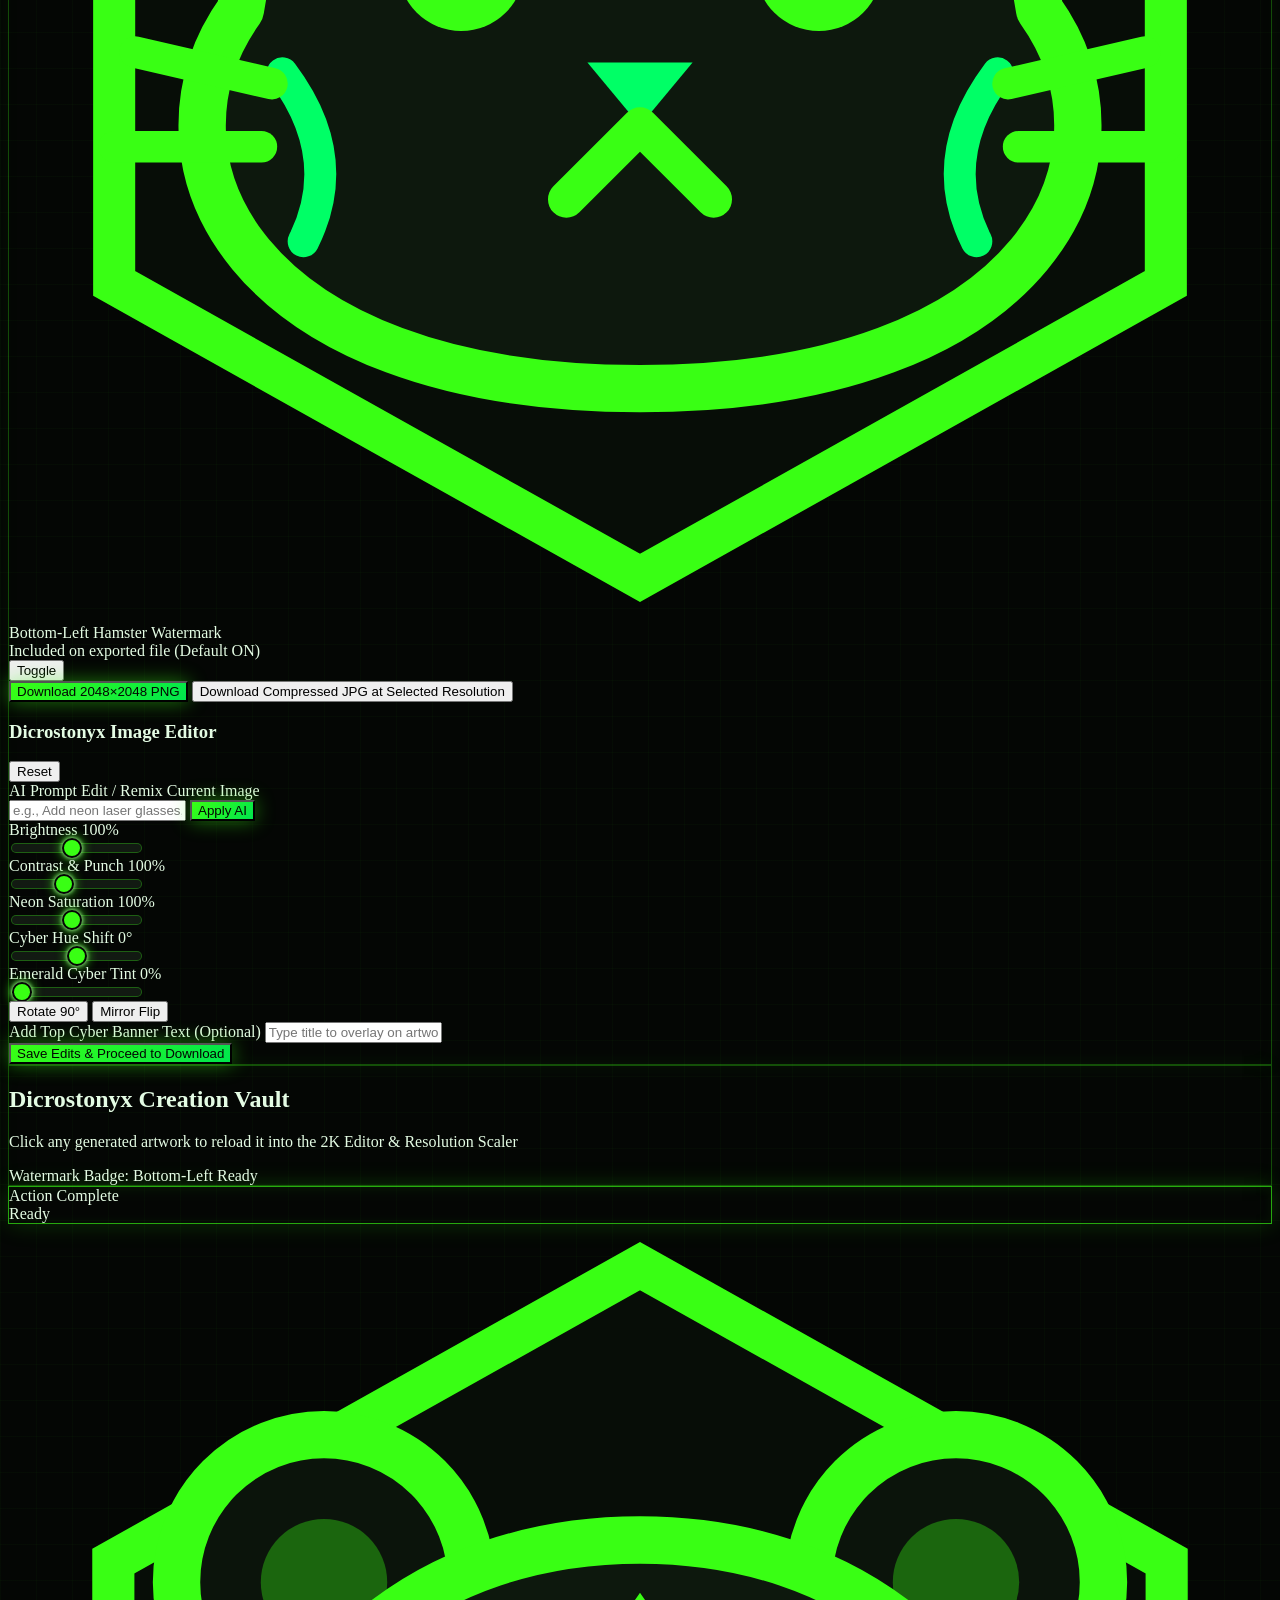
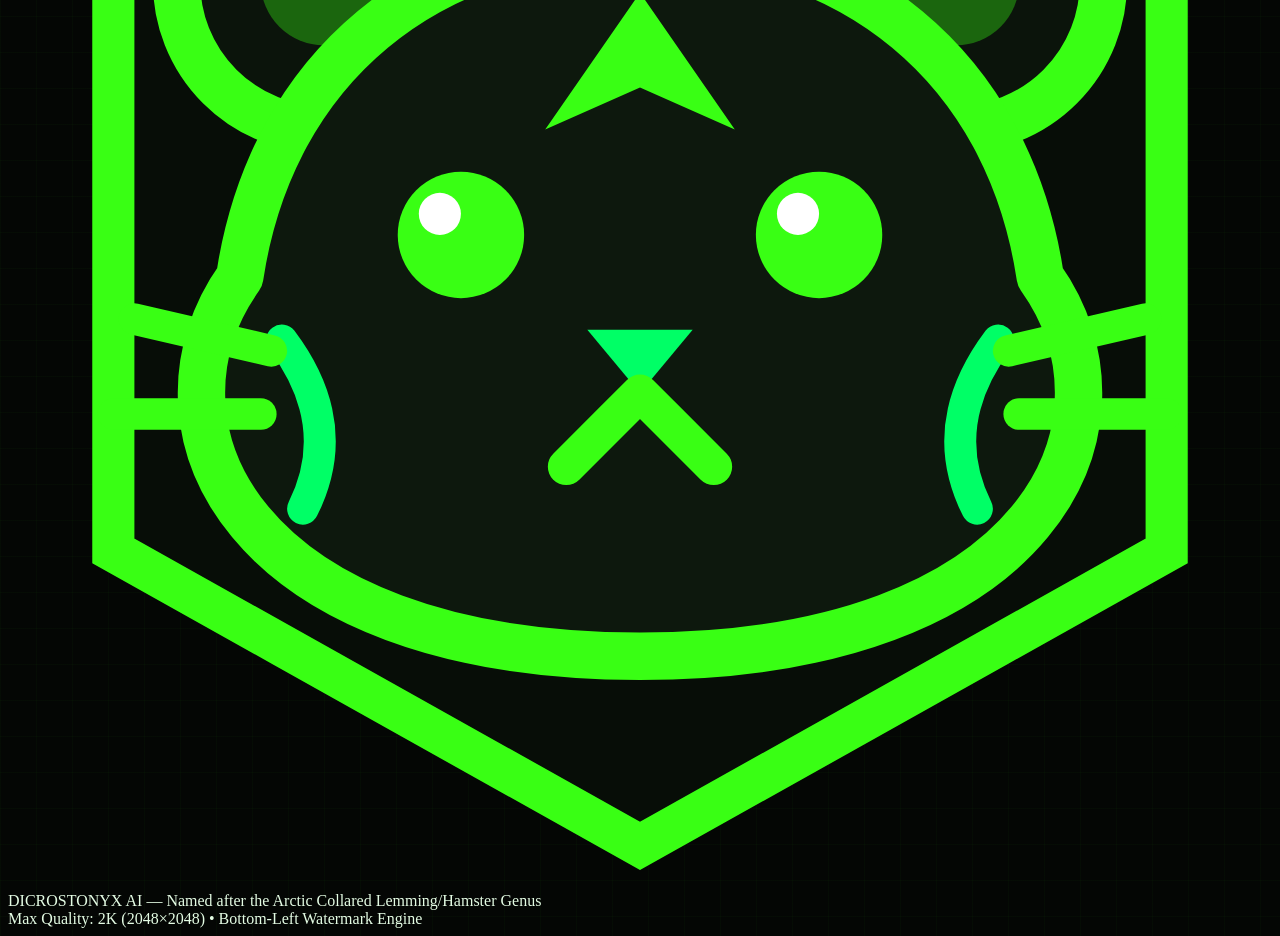
==== commit ff96086e: "Changed website entirely to an image generator" ====
--- a/index.html
+++ b/index.html
@@ -1,84 +1,2299 @@
 <!DOCTYPE html>
-<html lang="en">
+<html lang="en" class="dark">
 <head>
     <meta charset="UTF-8">
     <meta name="viewport" content="width=device-width, initial-scale=1.0">
-    <title>The Most Useless Website Ever</title>
-
-    <link rel="stylesheet" href="css/style.css">
-    <script src="js/script.js"></script>
+    <title>Dicrostonyx AI — Next-Gen 2K Image Synthesis</title>
+    <!-- Tailwind CSS -->
+    <script src="https://cdn.tailwindcss.com"></script>
+    <!-- Google Fonts -->
+    <link href="https://fonts.googleapis.com/css2?family=Inter:wght@300;400;500;600;700;800&family=JetBrains+Mono:wght@400;500;700&family=Space+Grotesk:wght@500;700&display=swap" rel="stylesheet">
+    <!-- Lucide Icons -->
+    <script src="https://unpkg.com/lucide@latest"></script>
+
+    <script>
+        tailwind.config = {
+            darkMode: 'class',
+            theme: {
+                extend: {
+                    fontFamily: {
+                        sans: ['Inter', 'sans-serif'],
+                        display: ['Space Grotesk', 'sans-serif'],
+                        mono: ['JetBrains Mono', 'monospace'],
+                    },
+                    colors: {
+                        neon: {
+                            DEFAULT: '#39FF14',
+                            bright: '#00FF66',
+                            dim: '#1b7a0a',
+                            glow: 'rgba(57, 255, 20, 0.25)'
+                        },
+                        obsidian: {
+                            950: '#040604',
+                            900: '#080b08',
+                            800: '#0e130e',
+                            700: '#161f16',
+                            600: '#202d20'
+                        }
+                    }
+                }
+            }
+        }
+    </script>
+
+    <style>
+        :root {
+            --neon: #39FF14;
+            --neon-soft: #00FF66;
+        }
+        body {
+            background-color: #040604;
+            color: #e4fce4;
+            background-image: 
+                radial-gradient(circle at 50% 0%, rgba(57, 255, 20, 0.08) 0%, transparent 55%),
+                linear-gradient(rgba(57, 255, 20, 0.025) 1px, transparent 1px),
+                linear-gradient(90deg, rgba(57, 255, 20, 0.025) 1px, transparent 1px);
+            background-size: 100% 100%, 36px 36px, 36px 36px;
+            overflow-x: hidden;
+        }
+
+        /* Custom Neon Scrollbar */
+        ::-webkit-scrollbar {
+            width: 8px;
+            height: 8px;
+        }
+        ::-webkit-scrollbar-track {
+            background: #060906;
+        }
+        ::-webkit-scrollbar-thumb {
+            background: #1a291a;
+            border-radius: 4px;
+            border: 1px solid rgba(57, 255, 20, 0.3);
+        }
+        ::-webkit-scrollbar-thumb:hover {
+            background: #39FF14;
+        }
+
+        /* Neon Range Sliders */
+        input[type="range"].neon-slider {
+            -webkit-appearance: none;
+            appearance: none;
+            background: #121a12;
+            height: 8px;
+            border-radius: 999px;
+            border: 1px solid rgba(57, 255, 20, 0.3);
+            outline: none;
+        }
+        input[type="range"].neon-slider::-webkit-slider-thumb {
+            -webkit-appearance: none;
+            appearance: none;
+            width: 20px;
+            height: 20px;
+            border-radius: 50%;
+            background: #39FF14;
+            cursor: pointer;
+            box-shadow: 0 0 12px #39FF14, 0 0 4px #ffffff;
+            border: 2px solid #040604;
+            transition: transform 0.15s ease, box-shadow 0.15s ease;
+        }
+        input[type="range"].neon-slider::-webkit-slider-thumb:hover {
+            transform: scale(1.18);
+            box-shadow: 0 0 18px #39FF14, 0 0 8px #ffffff;
+        }
+
+        .neon-border {
+            border: 1px solid rgba(57, 255, 20, 0.28);
+            box-shadow: 0 0 20px rgba(57, 255, 20, 0.05), inset 0 0 20px rgba(57, 255, 20, 0.02);
+        }
+        .neon-border-strong {
+            border: 1px solid rgba(57, 255, 20, 0.65);
+            box-shadow: 0 0 25px rgba(57, 255, 20, 0.18), inset 0 0 12px rgba(57, 255, 20, 0.06);
+        }
+        .neon-btn {
+            background: linear-gradient(135deg, #39FF14 0%, #00e64d 100%);
+            color: #030803;
+            box-shadow: 0 0 20px rgba(57, 255, 20, 0.45);
+            transition: all 0.2s cubic-bezier(0.16, 1, 0.3, 1);
+        }
+        .neon-btn:hover:not(:disabled) {
+            box-shadow: 0 0 32px rgba(57, 255, 20, 0.8), 0 0 8px #ffffff;
+            transform: translateY(-1px);
+        }
+        .neon-btn:active:not(:disabled) {
+            transform: translateY(1px);
+        }
+        .neon-text-glow {
+            text-shadow: 0 0 14px rgba(57, 255, 20, 0.55);
+        }
+        @keyframes pulseScan {
+            0%, 100% { transform: translateY(-100%); opacity: 0.2; }
+            50% { transform: translateY(100%); opacity: 0.7; }
+        }
+        .scanner-line {
+            animation: pulseScan 2.2s ease-in-out infinite;
+        }
+    </style>
 </head>
-<body>
-
-    <header>
-        <h1>The Most Useless Website Ever</h1>
-        <p>
-            Congratulations. You've successfully found a website
-            that serves absolutely no purpose.
-        </p>
-
-        <button id="start-btn">
-            Waste My Time
-        </button>
+<body class="min-h-screen flex flex-col selection:bg-neon selection:text-black">
+
+    <!-- Reusable Hidden SVG Template for the Dicrostonyx Hamster Logo -->
+    <svg id="dicrostonyx-hamster-master" class="hidden" viewBox="0 0 120 120" fill="none" xmlns="http://www.w3.org/2000/svg">
+        <!-- Outer Hexagon Frame -->
+        <polygon points="60,4 110,32 110,88 60,116 10,88 10,32" fill="#070d07" stroke="#39FF14" stroke-width="4"/>
+        <!-- Left & Right Round Hamster Ears -->
+        <circle cx="30" cy="34" r="14" fill="#0b140b" stroke="#39FF14" stroke-width="4.5"/>
+        <circle cx="30" cy="34" r="6" fill="#39FF14" fill-opacity="0.35"/>
+        <circle cx="90" cy="34" r="14" fill="#0b140b" stroke="#39FF14" stroke-width="4.5"/>
+        <circle cx="90" cy="34" r="6" fill="#39FF14" fill-opacity="0.35"/>
+        <!-- Chubby Geometric Hamster Head & Cheeks -->
+        <path d="M22 62 C12 76, 22 98, 60 98 C98 98, 108 76, 98 62 C95 42, 80 30, 60 30 C40 30, 25 42, 22 62 Z" fill="#0d180d" stroke="#39FF14" stroke-width="4.5" stroke-linejoin="round"/>
+        <!-- Cyber Forehead Crest -->
+        <polygon points="60,35 51,48 60,44 69,48" fill="#39FF14"/>
+        <!-- Glowing Cyber Eyes -->
+        <circle cx="43" cy="58" r="6" fill="#39FF14"/>
+        <circle cx="41" cy="56" r="2" fill="#ffffff"/>
+        <circle cx="77" cy="58" r="6" fill="#39FF14"/>
+        <circle cx="75" cy="56" r="2" fill="#ffffff"/>
+        <!-- Cute Nose & Whiskers -->
+        <polygon points="55,67 65,67 60,73" fill="#00FF66"/>
+        <path d="M60 73 L53 80 M60 73 L67 80" stroke="#39FF14" stroke-width="3.5" stroke-linecap="round"/>
+        <!-- Puffy Cheek Pouches Accent -->
+        <path d="M26 68 Q32 76 28 84" stroke="#00FF66" stroke-width="3" stroke-linecap="round"/>
+        <path d="M94 68 Q88 76 92 84" stroke="#00FF66" stroke-width="3" stroke-linecap="round"/>
+        <!-- Whiskers -->
+        <line x1="12" y1="66" x2="25" y2="69" stroke="#39FF14" stroke-width="3" stroke-linecap="round"/>
+        <line x1="10" y1="75" x2="24" y2="75" stroke="#39FF14" stroke-width="3" stroke-linecap="round"/>
+        <line x1="108" y1="66" x2="95" y2="69" stroke="#39FF14" stroke-width="3" stroke-linecap="round"/>
+        <line x1="110" y1="75" x2="96" y2="75" stroke="#39FF14" stroke-width="3" stroke-linecap="round"/>
+    </svg>
+
+    <!-- Top Navigation Bar -->
+    <header class="sticky top-0 z-40 backdrop-blur-xl bg-obsidian-950/85 border-b border-neon/25">
+        <div class="max-w-7xl mx-auto px-4 sm:px-6 lg:px-8 h-20 flex items-center justify-between gap-3">
+            <!-- Left Area: Logged-In Top-Left Profile Picture + Brand & Hamster Logo -->
+            <div class="flex items-center gap-3.5">
+                <!-- TOP-LEFT PROFILE PICTURE (Visible when logged in) -->
+                <div id="top-left-profile-container" class="hidden relative">
+                    <button onclick="toggleAccountMenu()" title="Dicrostonyx Account" class="relative w-12 h-12 rounded-xl p-0.5 bg-gradient-to-br from-neon to-emerald-500 shadow-[0_0_15px_rgba(57,255,20,0.45)] hover:scale-105 transition-transform flex items-center justify-center cursor-pointer group">
+                        <img id="top-left-avatar-img" src="" alt="Profile" class="w-full h-full object-cover rounded-[10px] bg-obsidian-900"/>
+                        <span class="absolute -bottom-1 -right-1 w-3.5 h-3.5 rounded-full bg-neon border-2 border-obsidian-950 shadow-[0_0_8px_#39FF14]"></span>
+                    </button>
+
+                    <!-- Top-Left Profile Dropdown Menu -->
+                    <div id="account-dropdown-menu" class="hidden absolute left-0 mt-3 w-72 rounded-2xl bg-obsidian-900 neon-border-strong p-4 shadow-2xl z-50 space-y-3.5">
+                        <div class="flex items-center gap-3 pb-3 border-b border-neon/20">
+                            <img id="dropdown-avatar-img" src="" alt="Avatar" class="w-12 h-12 rounded-xl object-cover border border-neon/50 bg-obsidian-950"/>
+                            <div class="overflow-hidden">
+                                <div id="dropdown-user-name" class="font-display font-bold text-white text-sm truncate">Cyber Hamster</div>
+                                <div id="dropdown-user-email" class="font-mono text-xs text-neon/80 truncate">user@dicrostonyx.ai</div>
+                                <span id="dropdown-auth-provider" class="inline-block mt-1 text-[10px] font-mono px-2 py-0.5 rounded bg-neon/15 text-neon border border-neon/30">PRO 2K MEMBER</span>
+                            </div>
+                        </div>
+                        <div class="space-y-1 text-xs font-mono">
+                            <div class="flex items-center justify-between py-1.5 px-2.5 rounded-lg bg-obsidian-950 text-gray-300">
+                                <span>Auto-Login Status</span>
+                                <span class="text-neon font-bold flex items-center gap-1"><i data-lucide="check-circle-2" class="w-3.5 h-3.5"></i> Active</span>
+                            </div>
+                            <div class="flex items-center justify-between py-1.5 px-2.5 rounded-lg bg-obsidian-950 text-gray-300">
+                                <span>Max Resolution</span>
+                                <span class="text-neon font-bold">2K (2048×2048)</span>
+                            </div>
+                        </div>
+                        <div class="pt-1 flex flex-col gap-2">
+                            <button onclick="openProfileAvatarModal()" class="w-full py-2 px-3 rounded-xl bg-obsidian-800 hover:bg-obsidian-700 text-neon border border-neon/30 text-xs font-mono font-semibold flex items-center justify-center gap-2 transition">
+                                <i data-lucide="camera" class="w-3.5 h-3.5"></i>
+                                <span>Change Profile Picture</span>
+                            </button>
+                            <button onclick="handleLogout()" class="w-full py-2.5 px-3 rounded-xl bg-red-950/60 hover:bg-red-900/70 text-red-300 border border-red-500/40 text-xs font-mono font-bold flex items-center justify-center gap-2 transition">
+                                <i data-lucide="log-out" class="w-3.5 h-3.5"></i>
+                                <span>Log Out of Dicrostonyx</span>
+                            </button>
+                        </div>
+                    </div>
+                </div>
+
+                <!-- Brand Logo -->
+                <div class="flex items-center gap-3 cursor-pointer group" onclick="switchMode('launcher')">
+                    <div class="w-12 h-12 rounded-xl bg-obsidian-800 p-1 neon-border group-hover:scale-105 transition-transform flex items-center justify-center">
+                        <svg class="w-10 h-10" viewBox="0 0 120 120" fill="none">
+                            <use href="#dicrostonyx-hamster-master"></use>
+                        </svg>
+                    </div>
+                    <div>
+                        <div class="flex items-center gap-2">
+                            <span class="font-display font-bold text-lg sm:text-2xl tracking-tight text-white">DICROSTONYX</span>
+                            <span class="text-xs font-mono font-bold px-2 py-0.5 rounded bg-neon text-black shadow-[0_0_12px_#39FF14]">AI</span>
+                        </div>
+                        <p class="hidden sm:block text-xs text-neon/75 font-mono tracking-wider">NEURAL 2K HAMSTER ENGINE v3.1</p>
+                    </div>
+                </div>
+            </div>
+
+            <!-- Center Mode Switcher Pill -->
+            <div class="hidden md:flex items-center gap-2 bg-obsidian-900 p-1.5 rounded-xl border border-neon/25">
+                <button id="nav-launcher-btn" onclick="switchMode('launcher')" class="px-3.5 py-2 rounded-lg text-xs sm:text-sm font-medium transition-all flex items-center gap-2 text-neon/70 hover:text-neon">
+                    <i data-lucide="home" class="w-4 h-4"></i>
+                    <span>Home</span>
+                </button>
+                <button id="nav-studio-btn" onclick="openTextToImage()" class="px-4 py-2 rounded-lg text-xs sm:text-sm font-bold transition-all flex items-center gap-2 bg-neon text-black shadow-[0_0_15px_rgba(57,255,20,0.4)]">
+                    <i data-lucide="sparkles" class="w-4 h-4"></i>
+                    <span>Text to Image</span>
+                </button>
+                <button id="nav-gallery-btn" onclick="scrollToGallery()" class="px-3.5 py-2 rounded-lg text-xs sm:text-sm font-medium transition-all flex items-center gap-2 text-neon/70 hover:text-neon">
+                    <i data-lucide="layers" class="w-4 h-4"></i>
+                    <span>Vault</span>
+                    <span id="gallery-count-badge" class="px-1.5 py-0.2 bg-neon/20 text-neon text-xs rounded-full font-mono">0</span>
+                </button>
+            </div>
+
+            <!-- Right Area: "Join Dicrostonyx" Button (when logged out) OR Connected Status Pill (when logged in) -->
+            <div class="flex items-center gap-2.5">
+                <button onclick="openTextToImage()" class="md:hidden px-3 py-2 rounded-xl bg-obsidian-800 text-neon border border-neon/40 text-xs font-bold flex items-center gap-1.5">
+                    <i data-lucide="sparkles" class="w-3.5 h-3.5"></i>
+                    <span>Studio</span>
+                </button>
+
+                <!-- Unauthenticated Top-Right Button -->
+                <button id="join-dicrostonyx-btn" onclick="openAuthPage('login')" class="neon-btn px-4 sm:px-5 py-2.5 rounded-xl font-display font-bold text-xs sm:text-sm flex items-center gap-2 cursor-pointer">
+                    <i data-lucide="user-plus" class="w-4 h-4"></i>
+                    <span>Join Dicrostonyx</span>
+                </button>
+
+                <!-- Authenticated Top-Right Status Pill -->
+                <div id="logged-in-status-pill" onclick="toggleAccountMenu()" class="hidden items-center gap-2.5 px-3.5 py-2 rounded-xl bg-obsidian-900 hover:bg-obsidian-800 border border-neon/35 cursor-pointer transition">
+                    <span class="w-2 h-2 rounded-full bg-neon animate-pulse"></span>
+                    <span id="header-right-username" class="text-xs font-mono text-neon font-semibold max-w-[120px] truncate">Member</span>
+                    <i data-lucide="chevron-down" class="w-3.5 h-3.5 text-neon/70"></i>
+                </div>
+            </div>
+        </div>
     </header>
 
-    <main>
-
-        <section id="about">
-            <h2>About</h2>
-
-            <p>
-                This website was carefully engineered to accomplish
-                almost nothing.
-            </p>
-
-            <p>
-                Every feature exists because it probably shouldn't.
-            </p>
+    <!-- DEDICATED "DICROSTONYX ACCOUNT" LOG IN / SIGN UP PAGE VIEW -->
+    <section id="auth-page-view" class="hidden flex-1 max-w-7xl w-full mx-auto px-4 sm:px-6 lg:px-8 py-8 sm:py-12">
+        <div class="max-w-md mx-auto">
+            <!-- Back to Studio Button -->
+            <button onclick="closeAuthPage()" class="mb-6 inline-flex items-center gap-2 text-xs font-mono text-neon hover:underline">
+                <i data-lucide="arrow-left" class="w-4 h-4"></i>
+                <span>Back to Dicrostonyx AI Studio</span>
+            </button>
+
+            <div class="rounded-3xl bg-obsidian-900/95 neon-border-strong p-6 sm:p-8 space-y-6 relative overflow-hidden shadow-2xl">
+                <div class="absolute -top-20 -right-20 w-52 h-52 bg-neon/10 rounded-full blur-3xl pointer-events-none"></div>
+
+                <!-- Header with Hamster Emblem -->
+                <div class="text-center space-y-2">
+                    <div class="w-16 h-16 mx-auto rounded-2xl bg-obsidian-950 neon-border p-2 flex items-center justify-center shadow-[0_0_20px_rgba(57,255,20,0.25)]">
+                        <svg class="w-12 h-12" viewBox="0 0 120 120">
+                            <use href="#dicrostonyx-hamster-master"></use>
+                        </svg>
+                    </div>
+                    <h2 id="auth-heading-title" class="font-display font-bold text-2xl sm:text-3xl text-white">Dicrostonyx Account</h2>
+                    <p id="auth-heading-subtitle" class="text-xs sm:text-sm text-gray-400">Sign in to sync your 2K creations and stay logged in automatically.</p>
+                </div>
+
+                <!-- Continue with Google Button -->
+                <div class="space-y-2.5">
+                    <button type="button" onclick="handleContinueWithGoogle()" class="w-full py-3.5 px-4 rounded-xl bg-white hover:bg-gray-100 text-gray-900 font-display font-bold text-sm flex items-center justify-center gap-3 shadow-lg transition transform hover:-translate-y-0.5 cursor-pointer">
+                        <svg class="w-5 h-5" viewBox="0 0 24 24">
+                            <path fill="#EA4335" d="M12 5c1.6 0 3 .6 4.1 1.7l3.1-3.1C17.3 1.8 14.8 1 12 1 7.4 1 3.5 3.6 1.6 7.4l3.7 2.8C6.2 7.2 8.9 5 12 5z"/>
+                            <path fill="#4285F4" d="M23.5 12.3c0-.8-.1-1.6-.2-2.3H12v4.5h6.5c-.3 1.5-1.1 2.8-2.4 3.6l3.7 2.9c2.2-2 3.7-5 3.7-8.7z"/>
+                            <path fill="#FBBC05" d="M5.3 14.8c-.2-.8-.4-1.6-.4-2.5s.2-1.7.4-2.5L1.6 7C.6 9 0 11.2 0 13.5s.6 4.5 1.6 6.5l3.7-2.9z"/>
+                            <path fill="#34A853" d="M12 24c3.2 0 6-1.1 8-3l-3.7-2.9c-1.1.7-2.5 1.2-4.3 1.2-3.1 0-5.8-2.1-6.7-5l-3.7 2.8C3.5 20.9 7.4 24 12 24z"/>
+                        </svg>
+                        <span>Continue with Google</span>
+                    </button>
+
+                    <!-- Instant Google Account Chooser Drawer (Appears if popup is blocked in iframe or for quick Google selection) -->
+                    <div id="google-chooser-drawer" class="hidden rounded-2xl bg-obsidian-950 border border-neon/40 p-4 space-y-3 animate-fadeIn">
+                        <div class="flex items-center justify-between">
+                            <span class="text-xs font-mono text-neon font-bold flex items-center gap-1.5">
+                                <i data-lucide="shield-check" class="w-4 h-4"></i> Choose Google Account
+                            </span>
+                            <button onclick="document.getElementById('google-chooser-drawer').classList.add('hidden')" class="text-gray-400 hover:text-white">
+                                <i data-lucide="x" class="w-4 h-4"></i>
+                            </button>
+                        </div>
+                        <div class="space-y-2">
+                            <button type="button" onclick="completeGoogleSignIn('alex.mercier@gmail.com', 'Alex Mercier')" class="w-full p-2.5 rounded-xl bg-obsidian-900 hover:bg-obsidian-800 border border-neon/25 flex items-center gap-3 text-left transition">
+                                <div class="w-9 h-9 rounded-full bg-neon text-black font-bold flex items-center justify-center text-sm">AM</div>
+                                <div class="overflow-hidden">
+                                    <div class="text-xs font-bold text-white">Alex Mercier</div>
+                                    <div class="text-[11px] font-mono text-gray-400">alex.mercier@gmail.com</div>
+                                </div>
+                            </button>
+                            <button type="button" onclick="completeGoogleSignIn('creator@dicrostonyx.ai', 'Dicrostonyx Creator')" class="w-full p-2.5 rounded-xl bg-obsidian-900 hover:bg-obsidian-800 border border-neon/25 flex items-center gap-3 text-left transition">
+                                <div class="w-9 h-9 rounded-full bg-emerald-500 text-black font-bold flex items-center justify-center text-sm">DC</div>
+                                <div class="overflow-hidden">
+                                    <div class="text-xs font-bold text-white">Dicrostonyx Creator</div>
+                                    <div class="text-[11px] font-mono text-gray-400">creator@dicrostonyx.ai</div>
+                                </div>
+                            </button>
+                        </div>
+                        <div class="pt-1 border-t border-neon/15 flex gap-2">
+                            <input id="custom-google-email" type="email" placeholder="Or enter your Gmail address..." class="flex-1 bg-obsidian-900 border border-neon/30 rounded-lg px-3 py-1.5 text-xs text-white outline-none focus:border-neon">
+                            <button type="button" onclick="submitCustomGoogleEmail()" class="px-3 py-1.5 rounded-lg bg-neon text-black font-bold text-xs">Continue</button>
+                        </div>
+                    </div>
+                </div>
+
+                <!-- Divider -->
+                <div class="relative flex py-1 items-center">
+                    <div class="flex-grow border-t border-neon/20"></div>
+                    <span class="flex-shrink mx-3 text-[11px] font-mono uppercase text-gray-400">or with email & password</span>
+                    <div class="flex-grow border-t border-neon/20"></div>
+                </div>
+
+                <!-- Mode Switch Tabs: Log In vs Create Account -->
+                <div class="grid grid-cols-2 gap-2 p-1 bg-obsidian-950 rounded-xl border border-neon/25">
+                    <button type="button" id="auth-tab-login" onclick="switchAuthTab('login')" class="py-2 rounded-lg font-display font-bold text-xs sm:text-sm bg-neon text-black shadow-[0_0_10px_rgba(57,255,20,0.35)] transition">
+                        Log In
+                    </button>
+                    <button type="button" id="auth-tab-signup" onclick="switchAuthTab('signup')" class="py-2 rounded-lg font-display font-bold text-xs sm:text-sm text-gray-400 hover:text-neon transition">
+                        Create Account
+                    </button>
+                </div>
+
+                <!-- Error / Status Alert Box -->
+                <div id="auth-feedback-box" class="hidden p-3 rounded-xl bg-red-950/70 border border-red-500/50 text-xs text-red-200 font-mono"></div>
+
+                <!-- Email & Password Form -->
+                <form id="dicrostonyx-auth-form" onsubmit="handleEmailAuthSubmit(event)" class="space-y-4">
+                    <!-- Display Name & Avatar Picker (Visible in Create Account mode) -->
+                    <div id="signup-extra-fields" class="hidden space-y-4">
+                        <div>
+                            <label class="block text-xs font-mono text-neon mb-1.5">DISPLAY NAME</label>
+                            <input id="auth-name-input" type="text" placeholder="e.g., NeonHamster99" class="w-full rounded-xl bg-obsidian-950 border border-neon/35 focus:border-neon px-4 py-3 text-sm text-white outline-none transition">
+                        </div>
+
+                        <!-- Profile Picture Selector -->
+                        <div class="space-y-2">
+                            <div class="flex items-center justify-between">
+                                <label class="text-xs font-mono text-neon">CHOOSE PROFILE PICTURE</label>
+                                <label class="text-xs font-mono text-neon underline cursor-pointer hover:text-white">
+                                    <span>Upload Custom</span>
+                                    <input type="file" accept="image/*" class="hidden" onchange="handleCustomAvatarUpload(event)">
+                                </label>
+                            </div>
+                            <div id="avatar-preset-grid" class="grid grid-cols-4 gap-2.5">
+                                <!-- Populated with 4 Neon Hamster Avatar Presets on load -->
+                            </div>
+                        </div>
+                    </div>
+
+                    <div>
+                        <label class="block text-xs font-mono text-neon mb-1.5">E-MAIL ADDRESS</label>
+                        <input id="auth-email-input" type="email" required placeholder="you@example.com" class="w-full rounded-xl bg-obsidian-950 border border-neon/35 focus:border-neon px-4 py-3 text-sm text-white outline-none transition">
+                    </div>
+
+                    <div>
+                        <label class="block text-xs font-mono text-neon mb-1.5">PASSWORD</label>
+                        <input id="auth-password-input" type="password" required minlength="6" placeholder="•••••••• (min 6 characters)" class="w-full rounded-xl bg-obsidian-950 border border-neon/35 focus:border-neon px-4 py-3 text-sm text-white outline-none transition">
+                    </div>
+
+                    <div class="flex items-center justify-between text-xs text-gray-300 pt-1">
+                        <label class="inline-flex items-center gap-2 cursor-pointer">
+                            <input id="auth-remember-checkbox" type="checkbox" checked class="accent-[#39FF14] w-4 h-4 rounded">
+                            <span>Remember me & log in automatically</span>
+                        </label>
+                    </div>
+
+                    <button type="submit" id="auth-submit-btn" class="w-full neon-btn py-3.5 rounded-xl font-display font-bold text-base flex items-center justify-center gap-2 cursor-pointer">
+                        <i data-lucide="log-in" class="w-5 h-5"></i>
+                        <span id="auth-submit-btn-text">Log In to Dicrostonyx</span>
+                    </button>
+                </form>
+
+                <!-- Switch Link at Bottom -->
+                <div class="text-center text-xs text-gray-400 pt-2 border-t border-neon/15">
+                    <span id="auth-bottom-prompt">Don't have a Dicrostonyx account yet?</span>
+                    <button type="button" id="auth-bottom-switch-btn" onclick="switchAuthTab('signup')" class="ml-1 text-neon font-bold hover:underline">
+                        Create an account
+                    </button>
+                </div>
+            </div>
+        </div>
+    </section>
+
+    <!-- Profile Picture Changer Modal (For Logged-In Users) -->
+    <div id="avatar-modal" class="hidden fixed inset-0 z-50 bg-black/80 backdrop-blur-md flex items-center justify-center p-4">
+        <div class="max-w-sm w-full rounded-3xl bg-obsidian-900 neon-border-strong p-6 space-y-5">
+            <div class="flex items-center justify-between">
+                <h3 class="font-display font-bold text-lg text-white">Update Profile Picture</h3>
+                <button onclick="closeProfileAvatarModal()" class="text-gray-400 hover:text-neon">
+                    <i data-lucide="x" class="w-5 h-5"></i>
+                </button>
+            </div>
+            <div id="modal-avatar-preset-grid" class="grid grid-cols-4 gap-2.5"></div>
+            <label class="block w-full py-3 px-4 rounded-xl bg-obsidian-950 hover:bg-obsidian-800 border border-neon/40 text-center text-xs font-mono text-neon cursor-pointer transition">
+                <span>Upload Custom Picture from Device</span>
+                <input type="file" accept="image/*" class="hidden" onchange="handleCustomAvatarUpload(event, true)">
+            </label>
+        </div>
+    </div>
+
+    <!-- Main Content Container -->
+    <main id="main-studio-view" class="flex-1 max-w-7xl w-full mx-auto px-4 sm:px-6 lg:px-8 py-8 space-y-10">
+
+        <!-- STEP 1: LAUNCHER HERO (User clicks "Text to Image" to reveal/focus prompt box) -->
+        <section id="launcher-section" class="relative rounded-3xl bg-obsidian-900/90 neon-border p-8 sm:p-12 overflow-hidden transition-all duration-500">
+            <div class="absolute -top-24 -right-24 w-96 h-96 bg-neon/10 rounded-full blur-3xl pointer-events-none"></div>
+            <div class="relative z-10 flex flex-col lg:flex-row items-center justify-between gap-8">
+                <div class="max-w-2xl space-y-5 text-center lg:text-left">
+                    <div class="inline-flex items-center gap-2 px-3.5 py-1.5 rounded-full bg-neon/10 border border-neon/40 text-neon text-xs font-mono">
+                        <span class="w-2 h-2 rounded-full bg-neon animate-ping"></span>
+                        <span>ULTRA-CRISP 2K SYNTHESIS ENGINE ONLINE</span>
+                    </div>
+                    <h1 class="font-display text-4xl sm:text-6xl font-bold tracking-tight text-white leading-tight">
+                        Unleash <span class="text-neon neon-text-glow">Dicrostonyx AI</span> Image Generation.
+                    </h1>
+                    <p class="text-gray-300 text-base sm:text-lg leading-relaxed">
+                        Craft breathtaking visual worlds from pure text. Engineered with up to <span class="text-neon font-semibold">2K (2048×2048)</span> maximum quality output, live neural editing, custom resolution scaling, and automatic Dicrostonyx hamster watermarking.
+                    </p>
+                    <div class="pt-2 flex flex-wrap items-center justify-center lg:justify-start gap-4">
+                        <button onclick="openTextToImage()" class="neon-btn px-8 py-4 rounded-2xl font-display font-bold text-lg flex items-center gap-3 cursor-pointer">
+                            <i data-lucide="wand-2" class="w-6 h-6"></i>
+                            <span>Text to Image</span>
+                            <i data-lucide="arrow-right" class="w-5 h-5"></i>
+                        </button>
+                        <button onclick="loadSampleAndGenerate()" class="px-6 py-4 rounded-2xl bg-obsidian-800 hover:bg-obsidian-700 text-neon border border-neon/30 font-medium text-sm flex items-center gap-2 transition-all">
+                            <i data-lucide="zap" class="w-4 h-4"></i>
+                            <span>Instant 2K Cyber Hamster Demo</span>
+                        </button>
+                    </div>
+                </div>
+
+                <!-- Interactive Neon Hamster Emblem Showcase -->
+                <div class="relative group cursor-pointer" onclick="openTextToImage()">
+                    <div class="w-52 h-52 sm:w-64 sm:h-64 rounded-3xl bg-obsidian-950 neon-border-strong p-6 flex flex-col items-center justify-center relative overflow-hidden group-hover:scale-105 transition-transform duration-300">
+                        <svg class="w-36 h-36 sm:w-44 sm:h-44 drop-shadow-[0_0_20px_rgba(57,255,20,0.45)]" viewBox="0 0 120 120">
+                            <use href="#dicrostonyx-hamster-master"></use>
+                        </svg>
+                        <span class="mt-2 font-mono text-xs text-neon tracking-widest uppercase">Click to Launch Studio</span>
+                    </div>
+                </div>
+            </div>
         </section>
 
-        <section id="features">
-
-            <h2>Featured Uselessness</h2>
-
-            <div class="card">
-                <h3>Button Collection</h3>
-                <p>
-                    Buttons that may or may not do anything.
-                </p>
+        <!-- STEP 2: TEXT TO IMAGE WORKSPACE -->
+        <section id="studio-workspace" class="space-y-8 transition-all duration-500">
+            
+            <!-- Prompt Box & Control Bar Card -->
+            <div class="rounded-3xl bg-obsidian-900/95 neon-border-strong p-5 sm:p-7 space-y-6 relative overflow-hidden">
+                <!-- Top Prompt Header & Quick Inspiration Chips -->
+                <div class="flex flex-wrap items-center justify-between gap-3">
+                    <div class="flex items-center gap-2.5">
+                        <div class="w-3 h-3 rounded-full bg-neon shadow-[0_0_10px_#39FF14]"></div>
+                        <h2 class="font-display font-bold text-lg sm:text-xl text-white tracking-wide">TEXT TO IMAGE PROMPT</h2>
+                    </div>
+                    <div class="flex flex-wrap items-center gap-2">
+                        <span class="text-xs font-mono text-gray-400 mr-1">Try prompt:</span>
+                        <button onclick="setSamplePrompt(0)" class="text-xs px-3 py-1 rounded-full bg-obsidian-800 hover:bg-neon/20 text-neon border border-neon/30 transition">Cyberpunk Hamster</button>
+                        <button onclick="setSamplePrompt(1)" class="text-xs px-3 py-1 rounded-full bg-obsidian-800 hover:bg-neon/20 text-neon border border-neon/30 transition">Neon Samurai</button>
+                        <button onclick="setSamplePrompt(2)" class="text-xs px-3 py-1 rounded-full bg-obsidian-800 hover:bg-neon/20 text-neon border border-neon/30 transition">Bioluminescent Forest</button>
+                        <button onclick="setSamplePrompt(3)" class="text-xs px-3 py-1 rounded-full bg-obsidian-800 hover:bg-neon/20 text-neon border border-neon/30 transition">Orbital Megastructure</button>
+                    </div>
+                </div>
+
+                <!-- Main Textarea Input -->
+                <div class="relative">
+                    <textarea id="prompt-input" rows="3" 
+                        placeholder="Describe the image you want Dicrostonyx AI to generate in vivid detail... (e.g., A futuristic neon-lit arctic hamster wearing cybernetic visor goggles in a rain-slicked Tokyo alley, 8k octane render, volumetric emerald lighting)"
+                        class="w-full rounded-2xl bg-obsidian-950/90 border border-neon/40 focus:border-neon focus:ring-2 focus:ring-neon/30 p-4 sm:p-5 text-white placeholder-gray-500 text-base sm:text-lg leading-relaxed outline-none transition resize-none font-sans"></textarea>
+                    <button onclick="clearPrompt()" title="Clear Prompt" class="absolute top-3 right-3 p-2 rounded-lg text-gray-500 hover:text-neon hover:bg-obsidian-800 transition">
+                        <i data-lucide="x" class="w-4 h-4"></i>
+                    </button>
+                </div>
+
+                <!-- BOTTOM CONTROL BAR: Quality Slider (Max 2K), Watermark ON/OFF (Default ON), More Details, and Generate Button -->
+                <div class="grid grid-cols-1 lg:grid-cols-12 gap-5 pt-2 items-center bg-obsidian-950/80 p-4 sm:p-5 rounded-2xl border border-neon/20">
+                    
+                    <!-- 1. Quality Bar (Max Quality: 2K) -->
+                    <div class="lg:col-span-5 space-y-2">
+                        <div class="flex items-center justify-between">
+                            <label for="quality-slider" class="text-xs font-mono uppercase tracking-wider text-gray-300 flex items-center gap-1.5">
+                                <i data-lucide="gauge" class="w-4 h-4 text-neon"></i>
+                                <span>Quality Bar</span>
+                            </label>
+                            <span id="quality-badge" class="px-2.5 py-0.5 rounded-md bg-neon text-black font-mono font-bold text-xs shadow-[0_0_10px_rgba(57,255,20,0.5)]">
+                                MAX 2K (2048×2048)
+                            </span>
+                        </div>
+                        <input id="quality-slider" type="range" min="1" max="4" step="1" value="4" oninput="updateQualityDisplay(this.value)" class="w-full neon-slider">
+                        <div class="flex justify-between text-[11px] font-mono text-gray-400 px-1">
+                            <span id="q-label-1" class="cursor-pointer hover:text-neon" onclick="setQuality(1)">512p SD</span>
+                            <span id="q-label-2" class="cursor-pointer hover:text-neon" onclick="setQuality(2)">720p HD</span>
+                            <span id="q-label-3" class="cursor-pointer hover:text-neon" onclick="setQuality(3)">1080p FHD</span>
+                            <span id="q-label-4" class="cursor-pointer text-neon font-bold" onclick="setQuality(4)">2K ULTRA (MAX)</span>
+                        </div>
+                    </div>
+
+                    <!-- 2. Watermark ON / OFF Toggle (Turned ON by default) -->
+                    <div class="lg:col-span-3 flex items-center justify-between lg:justify-center gap-3 px-4 py-3 rounded-xl bg-obsidian-900 border border-neon/25">
+                        <div class="flex items-center gap-2.5">
+                            <svg class="w-7 h-7 shrink-0" viewBox="0 0 120 120">
+                                <use href="#dicrostonyx-hamster-master"></use>
+                            </svg>
+                            <div>
+                                <div class="text-xs font-bold text-white flex items-center gap-1.5">
+                                    <span>Watermark</span>
+                                    <span id="watermark-status-pill" class="text-[10px] font-mono px-1.5 py-0.2 rounded bg-neon text-black font-bold">ON</span>
+                                </div>
+                                <p class="text-[11px] text-gray-400">Bottom-left logo</p>
+                            </div>
+                        </div>
+                        <label class="relative inline-flex items-center cursor-pointer">
+                            <input type="checkbox" id="watermark-toggle" checked onchange="toggleWatermark(this.checked)" class="sr-only peer">
+                            <div class="w-12 h-6 bg-obsidian-700 peer-focus:outline-none rounded-full peer peer-checked:after:translate-x-full after:content-[''] after:absolute after:top-[2px] after:left-[2px] after:bg-black after:border after:rounded-full after:h-5 after:w-5 after:transition-all peer-checked:bg-neon shadow-inner"></div>
+                        </label>
+                    </div>
+
+                    <!-- 3. More Details Toggle Button -->
+                    <div class="lg:col-span-2 flex">
+                        <button type="button" onclick="toggleMoreDetails()" id="more-details-btn" class="w-full py-3.5 px-4 rounded-xl bg-obsidian-900 hover:bg-obsidian-800 text-neon border border-neon/30 font-mono text-xs font-semibold flex items-center justify-center gap-2 transition">
+                            <i data-lucide="sliders-horizontal" class="w-4 h-4"></i>
+                            <span>More Details</span>
+                            <i data-lucide="chevron-down" id="more-details-chevron" class="w-4 h-4 transition-transform"></i>
+                        </button>
+                    </div>
+
+                    <!-- 4. Generate CTA Button -->
+                    <div class="lg:col-span-2 flex">
+                        <button type="button" id="generate-btn" onclick="generateImage()" class="w-full neon-btn py-3.5 px-5 rounded-xl font-display font-bold text-base flex items-center justify-center gap-2 cursor-pointer">
+                            <i data-lucide="sparkles" class="w-5 h-5"></i>
+                            <span>Generate</span>
+                        </button>
+                    </div>
+                </div>
+
+                <!-- EXPANDABLE "MORE DETAILS" DRAWER -->
+                <div id="more-details-drawer" class="hidden pt-2 border-t border-neon/20 grid grid-cols-1 sm:grid-cols-2 lg:grid-cols-4 gap-4 animate-fadeIn">
+                    <!-- Art Style Preset -->
+                    <div class="bg-obsidian-950 p-3.5 rounded-xl border border-neon/20 space-y-1.5">
+                        <label class="text-xs font-mono text-neon flex items-center gap-1.5">
+                            <i data-lucide="palette" class="w-3.5 h-3.5"></i> Art Style Preset
+                        </label>
+                        <select id="detail-style" class="w-full bg-obsidian-900 text-white text-sm rounded-lg p-2.5 border border-neon/30 outline-none focus:border-neon">
+                            <option value="Cyberpunk Neon 8K, volumetric lighting, hyper-detailed">Cyberpunk Neon (Signature)</option>
+                            <option value="Photorealistic RAW photograph, 85mm lens, ultra-detailed skin and textures">Photorealistic RAW</option>
+                            <option value="Unreal Engine 5 3D Octane Render, raytracing, subsurface scattering">3D Octane Render</option>
+                            <option value="Anime key visual, Makoto Shinkai luminous sky, crisp cel shading">Luminous Anime</option>
+                            <option value="Dark Concept Art, biomechanical sci-fi illustration, emerald accents">Sci-Fi Concept Art</option>
+                        </select>
+                    </div>
+
+                    <!-- Aspect Ratio -->
+                    <div class="bg-obsidian-950 p-3.5 rounded-xl border border-neon/20 space-y-1.5">
+                        <label class="text-xs font-mono text-neon flex items-center gap-1.5">
+                            <i data-lucide="frame" class="w-3.5 h-3.5"></i> Aspect Ratio
+                        </label>
+                        <select id="detail-aspect" onchange="updateAspectRatioPreview()" class="w-full bg-obsidian-900 text-white text-sm rounded-lg p-2.5 border border-neon/30 outline-none focus:border-neon">
+                            <option value="1:1">1:1 Square (2048×2048 Max)</option>
+                            <option value="16:9">16:9 Widescreen Cinema</option>
+                            <option value="9:16">9:16 Vertical Story</option>
+                            <option value="4:3">4:3 Classic Studio</option>
+                        </select>
+                    </div>
+
+                    <!-- Negative Prompt -->
+                    <div class="bg-obsidian-950 p-3.5 rounded-xl border border-neon/20 space-y-1.5">
+                        <label class="text-xs font-mono text-neon flex items-center gap-1.5">
+                            <i data-lucide="shield-ban" class="w-3.5 h-3.5"></i> Negative Prompt
+                        </label>
+                        <input id="detail-negative" type="text" value="blurry, low quality, deformed, washed out, artifacts" 
+                            class="w-full bg-obsidian-900 text-white text-sm rounded-lg p-2 border border-neon/30 outline-none focus:border-neon" placeholder="Elements to exclude...">
+                    </div>
+
+                    <!-- Seed & Lighting Detail Boost -->
+                    <div class="bg-obsidian-950 p-3.5 rounded-xl border border-neon/20 space-y-1.5">
+                        <label class="text-xs font-mono text-neon flex items-center gap-1.5 justify-between">
+                            <span class="flex items-center gap-1"><i data-lucide="cpu" class="w-3.5 h-3.5"></i> Neural Seed</span>
+                            <button onclick="randomizeSeed()" class="text-[11px] underline hover:text-white">Randomize</button>
+                        </label>
+                        <input id="detail-seed" type="number" value="849204" class="w-full bg-obsidian-900 text-neon font-mono text-sm rounded-lg p-2 border border-neon/30 outline-none focus:border-neon">
+                    </div>
+                </div>
             </div>
 
-            <div class="card">
-                <h3>Questionable Tools</h3>
-                <p>
-                    They're technically tools...
-                    just not useful ones.
-                </p>
+            <!-- STEP 3: GENERATED IMAGE VIEWER, RESOLUTION CHANGER, WATERMARK PREVIEW & EDITOR -->
+            <div class="grid grid-cols-1 lg:grid-cols-12 gap-8 items-start">
+                
+                <!-- Left/Center: Interactive Canvas Showcase (7 Columns) -->
+                <div class="lg:col-span-7 rounded-3xl bg-obsidian-900/95 neon-border p-5 sm:p-6 space-y-4">
+                    <!-- Top Status Bar of Canvas -->
+                    <div class="flex flex-wrap items-center justify-between gap-2 border-b border-neon/20 pb-3">
+                        <div class="flex items-center gap-2">
+                            <span class="w-2.5 h-2.5 rounded-full bg-neon"></span>
+                            <span class="font-mono text-xs uppercase tracking-wider text-neon" id="canvas-status-label">READY — DICROSTONYX OUTPUT MONITOR</span>
+                        </div>
+                        <div class="flex flex-wrap items-center gap-2 font-mono text-xs">
+                            <span id="meta-quality-tag" class="px-2.5 py-1 rounded bg-obsidian-800 border border-neon/30 text-neon">2K (2048×2048)</span>
+                            <span id="meta-watermark-tag" class="px-2.5 py-1 rounded bg-neon/15 border border-neon/40 text-neon">WATERMARK: ON</span>
+                            <span id="meta-engine-tag" class="px-2.5 py-1 rounded bg-obsidian-800 text-gray-300">SEED #849204</span>
+                        </div>
+                    </div>
+
+                    <!-- Main Canvas Viewport Container -->
+                    <div id="viewport-wrapper" class="relative w-full aspect-square max-h-[600px] mx-auto rounded-2xl bg-obsidian-950 border border-neon/30 overflow-hidden flex items-center justify-center shadow-[inset_0_0_50px_rgba(0,0,0,0.9)]">
+                        
+                        <!-- The Interactive Master Canvas (always holds the current rendered image + edits + live watermark on bottom-left) -->
+                        <canvas id="display-canvas" width="1024" height="1024" class="max-w-full max-h-full object-contain transition-all duration-300"></canvas>
+
+                        <!-- Loading Overlay during AI synthesis -->
+                        <div id="loading-overlay" class="hidden absolute inset-0 bg-obsidian-950/90 backdrop-blur-md flex flex-col items-center justify-center p-6 text-center z-20">
+                            <div class="w-full h-24 bg-gradient-to-b from-transparent via-neon/20 to-transparent absolute top-0 left-0 scanner-line pointer-events-none"></div>
+                            <div class="w-20 h-20 rounded-2xl bg-obsidian-900 neon-border-strong p-3 flex items-center justify-center animate-bounce">
+                                <svg class="w-14 h-14" viewBox="0 0 120 120">
+                                    <use href="#dicrostonyx-hamster-master"></use>
+                                </svg>
+                            </div>
+                            <h3 class="mt-4 font-display font-bold text-xl text-neon neon-text-glow">Synthesizing 2K Neural Pixels...</h3>
+                            <p id="loading-step-text" class="text-xs font-mono text-gray-400 mt-1">Initializing Dicrostonyx diffusion pipeline...</p>
+                            <div class="w-64 h-2 bg-obsidian-800 rounded-full overflow-hidden mt-4 border border-neon/30">
+                                <div id="loading-progress-bar" class="h-full bg-neon transition-all duration-300 w-1/4 shadow-[0_0_12px_#39FF14]"></div>
+                            </div>
+                        </div>
+                    </div>
+
+                    <!-- Quick Action Bar Below Image -->
+                    <div class="flex flex-wrap items-center justify-between gap-3 pt-2">
+                        <div class="flex items-center gap-2 text-xs text-gray-400 font-mono">
+                            <i data-lucide="check-circle-2" class="w-4 h-4 text-neon"></i>
+                            <span id="bottom-watermark-note">Dicrostonyx hamster watermark active on bottom-left</span>
+                        </div>
+                        <div class="flex flex-wrap items-center gap-2.5">
+                            <button onclick="switchRightTab('download')" class="neon-btn px-4 py-2.5 rounded-xl font-display font-bold text-xs sm:text-sm flex items-center gap-2">
+                                <i data-lucide="download" class="w-4 h-4"></i>
+                                <span>Download / Change Res</span>
+                            </button>
+                            <button onclick="switchRightTab('edit')" class="px-4 py-2.5 rounded-xl bg-obsidian-800 hover:bg-obsidian-700 text-neon border border-neon/40 font-display font-bold text-xs sm:text-sm flex items-center gap-2 transition">
+                                <i data-lucide="sliders" class="w-4 h-4"></i>
+                                <span>Edit Image</span>
+                            </button>
+                        </div>
+                    </div>
+                </div>
+
+                <!-- Right Column: Resolution Changer, Downloader & Live Image Editor (5 Columns) -->
+                <div class="lg:col-span-5 rounded-3xl bg-obsidian-900/95 neon-border p-5 sm:p-6 space-y-6">
+                    
+                    <!-- Right Panel Mode Tabs -->
+                    <div class="grid grid-cols-2 gap-2 p-1.5 bg-obsidian-950 rounded-2xl border border-neon/25">
+                        <button id="tab-btn-download" onclick="switchRightTab('download')" class="py-2.5 px-3 rounded-xl font-display font-bold text-xs sm:text-sm flex items-center justify-center gap-2 bg-neon text-black shadow-[0_0_12px_rgba(57,255,20,0.4)] transition">
+                            <i data-lucide="download" class="w-4 h-4"></i>
+                            <span>Download & Resolution</span>
+                        </button>
+                        <button id="tab-btn-edit" onclick="switchRightTab('edit')" class="py-2.5 px-3 rounded-xl font-display font-bold text-xs sm:text-sm flex items-center justify-center gap-2 text-gray-300 hover:text-neon transition">
+                            <i data-lucide="wand" class="w-4 h-4"></i>
+                            <span>Edit & Remix Studio</span>
+                        </button>
+                    </div>
+
+                    <!-- PANEL A: DOWNLOAD & RESOLUTION CHANGER -->
+                    <div id="panel-download" class="space-y-5">
+                        <div>
+                            <h3 class="font-display font-bold text-lg text-white flex items-center gap-2">
+                                <i data-lucide="maximize-2" class="w-5 h-5 text-neon"></i>
+                                <span>Resolution Scaler & Export</span>
+                            </h3>
+                            <p class="text-xs text-gray-400 mt-1">
+                                Choose your target resolution before downloading. When Watermark is ON, the Dicrostonyx hamster badge is crisply rendered onto the bottom-left corner at native resolution.
+                            </p>
+                        </div>
+
+                        <!-- Resolution Selector Grid -->
+                        <div class="space-y-2">
+                            <label class="text-xs font-mono uppercase text-neon">Select Output Resolution:</label>
+                            <div class="grid grid-cols-2 gap-2.5">
+                                <button onclick="selectExportResolution(512, 512, '512×512 Standard')" id="res-btn-512" class="res-option-btn p-3 rounded-xl bg-obsidian-950 border border-neon/25 hover:border-neon text-left transition">
+                                    <div class="font-mono font-bold text-sm text-white">512 × 512</div>
+                                    <div class="text-[11px] text-gray-400">Standard Web (SD)</div>
+                                </button>
+                                <button onclick="selectExportResolution(1024, 1024, '1024×1024 HD')" id="res-btn-1024" class="res-option-btn p-3 rounded-xl bg-obsidian-950 border border-neon/25 hover:border-neon text-left transition">
+                                    <div class="font-mono font-bold text-sm text-white">1024 × 1024</div>
+                                    <div class="text-[11px] text-gray-400">High Definition (1K)</div>
+                                </button>
+                                <button onclick="selectExportResolution(1920, 1080, '1920×1080 Full HD')" id="res-btn-1920" class="res-option-btn p-3 rounded-xl bg-obsidian-950 border border-neon/25 hover:border-neon text-left transition">
+                                    <div class="font-mono font-bold text-sm text-white">1920 × 1080</div>
+                                    <div class="text-[11px] text-gray-400">Full HD Widescreen</div>
+                                </button>
+                                <button onclick="selectExportResolution(2048, 2048, '2048×2048 2K MAX')" id="res-btn-2048" class="res-option-btn p-3 rounded-xl bg-neon/15 border-2 border-neon text-left transition shadow-[0_0_15px_rgba(57,255,20,0.2)]">
+                                    <div class="flex items-center justify-between">
+                                        <span class="font-mono font-bold text-sm text-neon">2048 × 2048</span>
+                                        <span class="text-[10px] font-mono bg-neon text-black px-1.5 py-0.2 rounded font-bold">2K MAX</span>
+                                    </div>
+                                    <div class="text-[11px] text-gray-300">Ultra Crisp Master</div>
+                                </button>
+                            </div>
+                        </div>
+
+                        <!-- Custom Resolution Inputs -->
+                        <div class="bg-obsidian-950 p-3.5 rounded-xl border border-neon/20 space-y-2">
+                            <div class="flex items-center justify-between">
+                                <span class="text-xs font-mono text-gray-300">Custom Target Dimensions (px)</span>
+                                <span class="text-[11px] font-mono text-neon">Max: 2048px (2K)</span>
+                            </div>
+                            <div class="grid grid-cols-2 gap-3">
+                                <div>
+                                    <label class="text-[10px] font-mono text-gray-400">WIDTH (PX)</label>
+                                    <input id="export-width" type="number" min="256" max="2048" value="2048" onchange="clampCustomRes()" class="w-full bg-obsidian-900 border border-neon/30 rounded-lg p-2 text-sm font-mono text-neon outline-none">
+                                </div>
+                                <div>
+                                    <label class="text-[10px] font-mono text-gray-400">HEIGHT (PX)</label>
+                                    <input id="export-height" type="number" min="256" max="2048" value="2048" onchange="clampCustomRes()" class="w-full bg-obsidian-900 border border-neon/30 rounded-lg p-2 text-sm font-mono text-neon outline-none">
+                                </div>
+                            </div>
+                        </div>
+
+                        <!-- Watermark Confirmation Card in Download Tab -->
+                        <div class="p-3.5 rounded-xl bg-obsidian-950 border border-neon/30 flex items-center justify-between">
+                            <div class="flex items-center gap-3">
+                                <div class="w-10 h-10 rounded-lg bg-obsidian-900 border border-neon/40 flex items-center justify-center p-1">
+                                    <svg class="w-8 h-8" viewBox="0 0 120 120">
+                                        <use href="#dicrostonyx-hamster-master"></use>
+                                    </svg>
+                                </div>
+                                <div>
+                                    <div class="text-xs font-bold text-white">Bottom-Left Hamster Watermark</div>
+                                    <div id="download-wm-desc" class="text-[11px] text-neon font-mono">Included on exported file (Default ON)</div>
+                                </div>
+                            </div>
+                            <button onclick="document.getElementById('watermark-toggle').click()" class="px-3 py-1.5 rounded-lg bg-obsidian-800 hover:bg-obsidian-700 text-xs font-mono text-neon border border-neon/30">
+                                Toggle
+                            </button>
+                        </div>
+
+                        <!-- Download Buttons -->
+                        <div class="space-y-2.5 pt-1">
+                            <button onclick="downloadProcessedImage('png')" class="w-full neon-btn py-4 px-6 rounded-2xl font-display font-bold text-base flex items-center justify-center gap-3 cursor-pointer">
+                                <i data-lucide="download" class="w-5 h-5"></i>
+                                <span id="download-main-btn-text">Download 2048×2048 PNG</span>
+                            </button>
+                            <button onclick="downloadProcessedImage('jpeg')" class="w-full py-3 px-4 rounded-xl bg-obsidian-800 hover:bg-obsidian-700 text-neon border border-neon/30 font-mono text-xs font-semibold flex items-center justify-center gap-2 transition">
+                                <i data-lucide="file-image" class="w-4 h-4"></i>
+                                <span>Download Compressed JPG at Selected Resolution</span>
+                            </button>
+                        </div>
+                    </div>
+
+                    <!-- PANEL B: IMAGE EDITOR & AI PROMPT REMIX -->
+                    <div id="panel-edit" class="hidden space-y-5">
+                        <div class="flex items-center justify-between">
+                            <h3 class="font-display font-bold text-lg text-white flex items-center gap-2">
+                                <i data-lucide="sliders" class="w-5 h-5 text-neon"></i>
+                                <span>Dicrostonyx Image Editor</span>
+                            </h3>
+                            <button onclick="resetEditorAdjustments()" class="text-xs font-mono text-neon hover:underline flex items-center gap-1">
+                                <i data-lucide="rotate-ccw" class="w-3.5 h-3.5"></i> Reset
+                            </button>
+                        </div>
+
+                        <!-- AI Prompt Modification / Remix Box -->
+                        <div class="p-3.5 rounded-2xl bg-obsidian-950 border border-neon/35 space-y-2.5">
+                            <label class="text-xs font-mono text-neon flex items-center gap-1.5">
+                                <i data-lucide="sparkles" class="w-3.5 h-3.5"></i> AI Prompt Edit / Remix Current Image
+                            </label>
+                            <div class="flex gap-2">
+                                <input id="ai-edit-input" type="text" placeholder="e.g., Add neon laser glasses, make it snowing..." 
+                                    class="flex-1 bg-obsidian-900 border border-neon/30 rounded-xl px-3 py-2 text-xs sm:text-sm text-white outline-none focus:border-neon">
+                                <button onclick="applyAiEditPrompt()" class="neon-btn px-3.5 py-2 rounded-xl font-bold text-xs flex items-center gap-1 shrink-0">
+                                    <i data-lucide="wand-2" class="w-3.5 h-3.5"></i> Apply AI
+                                </button>
+                            </div>
+                        </div>
+
+                        <!-- Real-Time Color & Cyber Filter Sliders -->
+                        <div class="space-y-3.5 bg-obsidian-950 p-4 rounded-2xl border border-neon/20">
+                            <div class="space-y-1">
+                                <div class="flex justify-between text-xs font-mono">
+                                    <span class="text-gray-300">Brightness</span>
+                                    <span id="val-brightness" class="text-neon">100%</span>
+                                </div>
+                                <input id="edit-brightness" type="range" min="50" max="160" value="100" oninput="updateEditorFilters()" class="w-full neon-slider">
+                            </div>
+
+                            <div class="space-y-1">
+                                <div class="flex justify-between text-xs font-mono">
+                                    <span class="text-gray-300">Contrast & Punch</span>
+                                    <span id="val-contrast" class="text-neon">100%</span>
+                                </div>
+                                <input id="edit-contrast" type="range" min="50" max="180" value="100" oninput="updateEditorFilters()" class="w-full neon-slider">
+                            </div>
+
+                            <div class="space-y-1">
+                                <div class="flex justify-between text-xs font-mono">
+                                    <span class="text-gray-300">Neon Saturation</span>
+                                    <span id="val-saturate" class="text-neon">100%</span>
+                                </div>
+                                <input id="edit-saturate" type="range" min="0" max="220" value="100" oninput="updateEditorFilters()" class="w-full neon-slider">
+                            </div>
+
+                            <div class="space-y-1">
+                                <div class="flex justify-between text-xs font-mono">
+                                    <span class="text-gray-300">Cyber Hue Shift</span>
+                                    <span id="val-hue" class="text-neon">0°</span>
+                                </div>
+                                <input id="edit-hue" type="range" min="-180" max="180" value="0" oninput="updateEditorFilters()" class="w-full neon-slider">
+                            </div>
+
+                            <div class="space-y-1">
+                                <div class="flex justify-between text-xs font-mono">
+                                    <span class="text-gray-300">Emerald Cyber Tint</span>
+                                    <span id="val-tint" class="text-neon">0%</span>
+                                </div>
+                                <input id="edit-tint" type="range" min="0" max="80" value="0" oninput="updateEditorFilters()" class="w-full neon-slider">
+                            </div>
+                        </div>
+
+                        <!-- Transform & Custom Caption Overlay -->
+                        <div class="grid grid-cols-2 gap-2.5">
+                            <button onclick="rotateImage90()" class="py-2.5 px-3 rounded-xl bg-obsidian-950 hover:bg-obsidian-800 border border-neon/30 text-xs font-mono text-neon flex items-center justify-center gap-2">
+                                <i data-lucide="rotate-cw" class="w-4 h-4"></i> Rotate 90°
+                            </button>
+                            <button onclick="flipImageHorizontal()" class="py-2.5 px-3 rounded-xl bg-obsidian-950 hover:bg-obsidian-800 border border-neon/30 text-xs font-mono text-neon flex items-center justify-center gap-2">
+                                <i data-lucide="flip-horizontal" class="w-4 h-4"></i> Mirror Flip
+                            </button>
+                        </div>
+
+                        <div class="space-y-1.5">
+                            <label class="text-xs font-mono text-gray-300">Add Top Cyber Banner Text (Optional)</label>
+                            <input id="edit-overlay-text" type="text" oninput="updateEditorFilters()" placeholder="Type title to overlay on artwork..." 
+                                class="w-full bg-obsidian-950 border border-neon/30 rounded-xl px-3.5 py-2 text-xs sm:text-sm text-neon font-display outline-none focus:border-neon">
+                        </div>
+
+                        <button onclick="switchRightTab('download')" class="w-full neon-btn py-3.5 rounded-xl font-display font-bold text-sm flex items-center justify-center gap-2">
+                            <i data-lucide="check" class="w-4 h-4"></i>
+                            <span>Save Edits & Proceed to Download</span>
+                        </button>
+                    </div>
+
+                </div>
             </div>
-
-            <div class="card">
-                <h3>Pointless Experiments</h3>
-                <p>
-                    Science wasn't involved.
-                </p>
+        </section>
+
+        <!-- STEP 4: SESSION GENERATION GALLERY -->
+        <section id="gallery-section" class="rounded-3xl bg-obsidian-900/90 neon-border p-6 sm:p-8 space-y-5">
+            <div class="flex flex-wrap items-center justify-between gap-4">
+                <div class="flex items-center gap-3">
+                    <i data-lucide="grid" class="w-6 h-6 text-neon"></i>
+                    <div>
+                        <h2 class="font-display font-bold text-xl text-white">Dicrostonyx Creation Vault</h2>
+                        <p class="text-xs text-gray-400">Click any generated artwork to reload it into the 2K Editor & Resolution Scaler</p>
+                    </div>
+                </div>
+                <span class="text-xs font-mono text-neon/80 bg-obsidian-950 px-3 py-1.5 rounded-lg border border-neon/25">
+                    Watermark Badge: Bottom-Left Ready
+                </span>
             </div>
 
+            <div id="gallery-grid" class="grid grid-cols-2 sm:grid-cols-3 md:grid-cols-4 gap-4">
+                <!-- Populated dynamically -->
+            </div>
         </section>
 
-        <div class="button-group">
-            <a href="contactus.html" class="button">Contact Us</a>
+    </main>
+
+    <!-- Non-intrusive Toast Notification -->
+    <div id="toast-box" class="fixed bottom-6 right-6 z-50 hidden transform transition-all duration-300">
+        <div class="bg-obsidian-900 neon-border-strong px-5 py-3.5 rounded-2xl shadow-2xl flex items-center gap-3">
+            <div class="w-8 h-8 rounded-lg bg-neon/20 flex items-center justify-center text-neon">
+                <i data-lucide="check-circle" class="w-5 h-5"></i>
+            </div>
+            <div>
+                <div id="toast-title" class="text-sm font-bold text-white">Action Complete</div>
+                <div id="toast-msg" class="text-xs text-neon font-mono">Ready</div>
+            </div>
         </div>
-
-    </main>
-
-    <footer>
-        <p>
-            © 2026 The Most Useless Website Ever.
-            No productivity was harmed.
-        </p>
+    </div>
+
+    <footer class="border-t border-neon/20 bg-obsidian-950/90 py-6 mt-12">
+        <div class="max-w-7xl mx-auto px-4 sm:px-6 lg:px-8 flex flex-col sm:flex-row items-center justify-between gap-4 text-xs text-gray-400 font-mono">
+            <div class="flex items-center gap-2.5">
+                <svg class="w-6 h-6" viewBox="0 0 120 120">
+                    <use href="#dicrostonyx-hamster-master"></use>
+                </svg>
+                <span class="text-white font-bold">DICROSTONYX AI</span>
+                <span>— Named after the Arctic Collared Lemming/Hamster Genus</span>
+            </div>
+            <div class="text-neon">Max Quality: 2K (2048×2048) • Bottom-Left Watermark Engine</div>
+        </div>
     </footer>
 
-    <script src="script.js"></script>
-
+    <!-- Application Logic -->
+    <script>
+        // Initialize Lucide icons
+        lucide.createIcons();
+
+        // Gemini API configuration (Canvas runtime injects key automatically when empty string)
+        const apiKey = "";
+
+        // Generate 4 Crisp SVG DataURL Neon Hamster Avatar Presets for Dicrostonyx Accounts
+        function createHamsterAvatarDataUrl(bgHex, accentHex, visorHex, label) {
+            const svg = `<svg xmlns="http://www.w3.org/2000/svg" viewBox="0 0 120 120">
+                <rect width="120" height="120" rx="24" fill="${bgHex}"/>
+                <circle cx="30" cy="34" r="15" fill="#0b140b" stroke="${accentHex}" stroke-width="4.5"/>
+                <circle cx="90" cy="34" r="15" fill="#0b140b" stroke="${accentHex}" stroke-width="4.5"/>
+                <path d="M22 64 C12 78, 22 100, 60 100 C98 100, 108 78, 98 64 C95 44, 80 30, 60 30 C40 30, 25 44, 22 64 Z" fill="#101d10" stroke="${accentHex}" stroke-width="4.5"/>
+                <rect x="26" y="47" width="68" height="22" rx="8" fill="${visorHex}" fill-opacity="0.28" stroke="${visorHex}" stroke-width="3.5"/>
+                <circle cx="43" cy="58" r="6" fill="${accentHex}"/>
+                <circle cx="77" cy="58" r="6" fill="${accentHex}"/>
+                <polygon points="55,69 65,69 60,76" fill="${visorHex}"/>
+            </svg>`;
+            return `data:image/svg+xml;utf8,${encodeURIComponent(svg)}`;
+        }
+
+        const AVATAR_PRESETS = [
+            createHamsterAvatarDataUrl('#061206', '#39FF14', '#00FF66', 'Emerald Cyber'),
+            createHamsterAvatarDataUrl('#05141c', '#00FFCC', '#39FF14', 'Arctic Neon'),
+            createHamsterAvatarDataUrl('#140d1e', '#a855f7', '#39FF14', 'Synth Hamster'),
+            createHamsterAvatarDataUrl('#191205', '#facc15', '#39FF14', 'Gold Apex')
+        ];
+
+        // Sample prompts for quick testing
+        const SAMPLE_PROMPTS = [
+            "A cybernetic arctic hamster (Dicrostonyx) wearing glowing neon-green tactical visor goggles, perched on a high-tech server rack in a rain-slicked cyberpunk metropolis, volumetric emerald fog, 8k octane render",
+            "Futuristic ronin samurai standing under a holographic neon bonsai tree at midnight, obsidian armor with glowing #39FF14 circuit inlays, cinematic wide shot, unreal engine 5",
+            "Bioluminescent subterranean crystal cavern filled with glowing emerald flora and floating data Spores, hyper-detailed fantasy concept art, raytraced reflections",
+            "Colossal orbital Dyson ring megastructure encircling a pulsar star, deep space black and vibrant neon green telemetry beams, hard sci-fi illustration"
+        ];
+
+        // Application State
+        const state = {
+            qualityLevel: 4, // 1: 512p, 2: 720p, 3: 1080p, 4: 2K (2048x2048)
+            qualityMap: {
+                1: { label: "STANDARD (512×512)", width: 512, height: 512 },
+                2: { label: "HD (1280×720)", width: 1280, height: 720 },
+                3: { label: "FULL HD (1920×1080)", width: 1920, height: 1080 },
+                4: { label: "MAX 2K (2048×2048)", width: 2048, height: 2048 }
+            },
+            watermarkEnabled: true, // Turned ON by default as requested
+            exportWidth: 2048,
+            exportHeight: 2048,
+            baseImageCanvas: document.createElement('canvas'), // Holds un-watermarked raw generated artwork
+            currentPrompt: SAMPLE_PROMPTS[0],
+            currentSeed: 849204,
+            lastModelTurnContent: null,
+            editor: {
+                brightness: 100,
+                contrast: 100,
+                saturate: 100,
+                hue: 0,
+                tint: 0,
+                rotation: 0,
+                flipH: false,
+                overlayText: ""
+            },
+            gallery: [],
+            authMode: 'login',
+            selectedAvatar: AVATAR_PRESETS[0],
+            currentUser: null
+        };
+
+        // Initialize base offscreen canvas at 1024x1024 for fast interactive preview
+        state.baseImageCanvas.width = 1024;
+        state.baseImageCanvas.height = 1024;
+
+        // =========================================================================
+        // DICROSTONYX ACCOUNT & UI NAVIGATION LOGIC
+        // =========================================================================
+        function renderAvatarPresetGrids() {
+            const grids = ['avatar-preset-grid', 'modal-avatar-preset-grid'];
+            grids.forEach(gridId => {
+                const container = document.getElementById(gridId);
+                if (!container) return;
+                container.innerHTML = '';
+                AVATAR_PRESETS.forEach((url, idx) => {
+                    const isSelected = state.selectedAvatar === url;
+                    const btn = document.createElement('button');
+                    btn.type = 'button';
+                    btn.className = `p-1 rounded-xl border-2 transition cursor-pointer ${isSelected ? 'border-neon bg-neon/20 shadow-[0_0_12px_rgba(57,255,20,0.4)]' : 'border-neon/20 bg-obsidian-950 hover:border-neon/60'}`;
+                    btn.onclick = () => {
+                        state.selectedAvatar = url;
+                        renderAvatarPresetGrids();
+                        if (state.currentUser && gridId === 'modal-avatar-preset-grid') {
+                            updateLoggedInUserAvatar(url);
+                        }
+                    };
+                    btn.innerHTML = `<img src="${url}" alt="Avatar ${idx + 1}" class="w-full aspect-square rounded-lg object-cover"/>`;
+                    container.appendChild(btn);
+                });
+            });
+        }
+
+        function handleCustomAvatarUpload(event, applyImmediately = false) {
+            const file = event.target.files?.[0];
+            if (!file) return;
+            const reader = new FileReader();
+            reader.onload = (e) => {
+                const img = new Image();
+                img.onload = () => {
+                    // Resize to crisp 160x160 square avatar so it fits cleanly in Firestore documents
+                    const c = document.createElement('canvas');
+                    c.width = 160;
+                    c.height = 160;
+                    const ctx = c.getContext('2d');
+                    ctx.drawImage(img, 0, 0, 160, 160);
+                    const dataUrl = c.toDataURL('image/jpeg', 0.88);
+                    state.selectedAvatar = dataUrl;
+                    renderAvatarPresetGrids();
+                    showToast("Avatar Ready", "Custom profile picture selected");
+                    if (applyImmediately && state.currentUser) {
+                        updateLoggedInUserAvatar(dataUrl);
+                    }
+                };
+                img.src = e.target.result;
+            };
+            reader.readAsDataURL(file);
+        }
+
+        function openAuthPage(initialTab = 'login') {
+            document.getElementById('main-studio-view').classList.add('hidden');
+            document.getElementById('auth-page-view').classList.remove('hidden');
+            switchAuthTab(initialTab);
+            window.scrollTo({ top: 0, behavior: 'smooth' });
+        }
+
+        function closeAuthPage() {
+            document.getElementById('auth-page-view').classList.add('hidden');
+            document.getElementById('main-studio-view').classList.remove('hidden');
+        }
+
+        function switchAuthTab(tab) {
+            state.authMode = tab;
+            const loginBtn = document.getElementById('auth-tab-login');
+            const signupBtn = document.getElementById('auth-tab-signup');
+            const extraFields = document.getElementById('signup-extra-fields');
+            const submitText = document.getElementById('auth-submit-btn-text');
+            const bottomPrompt = document.getElementById('auth-bottom-prompt');
+            const bottomSwitch = document.getElementById('auth-bottom-switch-btn');
+            const feedback = document.getElementById('auth-feedback-box');
+            feedback.classList.add('hidden');
+
+            if (tab === 'signup') {
+                signupBtn.className = "py-2 rounded-lg font-display font-bold text-xs sm:text-sm bg-neon text-black shadow-[0_0_10px_rgba(57,255,20,0.35)] transition";
+                loginBtn.className = "py-2 rounded-lg font-display font-bold text-xs sm:text-sm text-gray-400 hover:text-neon transition";
+                extraFields.classList.remove('hidden');
+                submitText.textContent = "Create Dicrostonyx Account";
+                bottomPrompt.textContent = "Already have a Dicrostonyx account?";
+                bottomSwitch.textContent = "Log In";
+                bottomSwitch.onclick = () => switchAuthTab('login');
+            } else {
+                loginBtn.className = "py-2 rounded-lg font-display font-bold text-xs sm:text-sm bg-neon text-black shadow-[0_0_10px_rgba(57,255,20,0.35)] transition";
+                signupBtn.className = "py-2 rounded-lg font-display font-bold text-xs sm:text-sm text-gray-400 hover:text-neon transition";
+                extraFields.classList.add('hidden');
+                submitText.textContent = "Log In to Dicrostonyx";
+                bottomPrompt.textContent = "Don't have a Dicrostonyx account yet?";
+                bottomSwitch.textContent = "Create an account";
+                bottomSwitch.onclick = () => switchAuthTab('signup');
+            }
+        }
+
+        function showAuthError(msg) {
+            const box = document.getElementById('auth-feedback-box');
+            box.textContent = msg;
+            box.classList.remove('hidden');
+        }
+
+        function applyAuthenticatedUserToUI(profile, isAutoLogin = false) {
+            state.currentUser = profile;
+            state.selectedAvatar = profile.avatar || AVATAR_PRESETS[0];
+
+            // Show Top-Left Profile Picture & Hide Top-Right "Join Dicrostonyx" Button
+            document.getElementById('top-left-profile-container').classList.remove('hidden');
+            document.getElementById('top-left-avatar-img').src = state.selectedAvatar;
+            document.getElementById('dropdown-avatar-img').src = state.selectedAvatar;
+            document.getElementById('dropdown-user-name').textContent = profile.displayName || profile.email.split('@')[0];
+            document.getElementById('dropdown-user-email').textContent = profile.email;
+            document.getElementById('dropdown-auth-provider').textContent = profile.provider === 'google' ? 'GOOGLE VERIFIED • 2K' : 'DICROSTONYX ID • 2K';
+
+            document.getElementById('join-dicrostonyx-btn').classList.add('hidden');
+            const rightPill = document.getElementById('logged-in-status-pill');
+            rightPill.classList.remove('hidden');
+            rightPill.classList.add('flex');
+            document.getElementById('header-right-username').textContent = profile.displayName || profile.email.split('@')[0];
+
+            closeAuthPage();
+            if (isAutoLogin) {
+                showToast("Welcome Back!", `Auto-logged in as ${profile.displayName || profile.email}`);
+            } else {
+                showToast("Logged In to Dicrostonyx", `Signed in as ${profile.displayName || profile.email}`);
+            }
+        }
+
+        function applyLoggedOutUI() {
+            state.currentUser = null;
+            document.getElementById('top-left-profile-container').classList.add('hidden');
+            document.getElementById('account-dropdown-menu').classList.add('hidden');
+            document.getElementById('join-dicrostonyx-btn').classList.remove('hidden');
+            const rightPill = document.getElementById('logged-in-status-pill');
+            rightPill.classList.add('hidden');
+            rightPill.classList.remove('flex');
+        }
+
+        function toggleAccountMenu() {
+            const menu = document.getElementById('account-dropdown-menu');
+            menu.classList.toggle('hidden');
+        }
+
+        function openProfileAvatarModal() {
+            document.getElementById('account-dropdown-menu').classList.add('hidden');
+            renderAvatarPresetGrids();
+            document.getElementById('avatar-modal').classList.remove('hidden');
+        }
+
+        function closeProfileAvatarModal() {
+            document.getElementById('avatar-modal').classList.add('hidden');
+        }
+
+        // Close account dropdown when clicking outside
+        window.addEventListener('click', (e) => {
+            const container = document.getElementById('top-left-profile-container');
+            const pill = document.getElementById('logged-in-status-pill');
+            const menu = document.getElementById('account-dropdown-menu');
+            if (menu && !menu.classList.contains('hidden')) {
+                if (!container.contains(e.target) && !pill.contains(e.target)) {
+                    menu.classList.add('hidden');
+                }
+            }
+        });
+
+        // Bridge hooks populated by the Firebase Cloud Persistence module
+        window.handleContinueWithGoogle = function () {
+            document.getElementById('google-chooser-drawer').classList.toggle('hidden');
+        };
+        window.completeGoogleSignIn = function (email, displayName) {
+            if (window.cloudCompleteGoogleSignIn) {
+                window.cloudCompleteGoogleSignIn(email, displayName);
+            }
+        };
+        window.submitCustomGoogleEmail = function () {
+            const input = document.getElementById('custom-google-email');
+            const email = input.value.trim();
+            if (!email || !email.includes('@')) {
+                showToast("Invalid Email", "Please enter a valid Google email address");
+                return;
+            }
+            const name = email.split('@')[0].replace(/[._]/g, ' ').replace(/\b\w/g, l => l.toUpperCase());
+            window.completeGoogleSignIn(email, name);
+        };
+        window.handleEmailAuthSubmit = function (event) {
+            event.preventDefault();
+            if (window.cloudHandleEmailAuthSubmit) {
+                window.cloudHandleEmailAuthSubmit();
+            }
+        };
+        window.handleLogout = function () {
+            if (window.cloudHandleLogout) {
+                window.cloudHandleLogout();
+            }
+        };
+        window.updateLoggedInUserAvatar = function (newAvatarUrl) {
+            if (window.cloudUpdateAvatar) {
+                window.cloudUpdateAvatar(newAvatarUrl);
+            }
+        };
+
+        // Toast Helper
+        function showToast(title, msg) {
+            const box = document.getElementById('toast-box');
+            document.getElementById('toast-title').textContent = title;
+            document.getElementById('toast-msg').textContent = msg;
+            box.classList.remove('hidden');
+            clearTimeout(window.toastTimer);
+            window.toastTimer = setTimeout(() => {
+                box.classList.add('hidden');
+            }, 3400);
+        }
+
+        // Mode & Navigation Switching
+        function openTextToImage() {
+            const launcher = document.getElementById('launcher-section');
+            launcher.classList.add('hidden');
+            const studio = document.getElementById('studio-workspace');
+            studio.scrollIntoView({ behavior: 'smooth', block: 'start' });
+            setTimeout(() => {
+                document.getElementById('prompt-input').focus();
+            }, 250);
+        }
+
+        function switchMode(mode) {
+            const launcher = document.getElementById('launcher-section');
+            if (mode === 'launcher') {
+                launcher.classList.remove('hidden');
+                window.scrollTo({ top: 0, behavior: 'smooth' });
+            } else {
+                openTextToImage();
+            }
+        }
+
+        function scrollToGallery() {
+            document.getElementById('gallery-section').scrollIntoView({ behavior: 'smooth' });
+        }
+
+        function setSamplePrompt(index) {
+            const promptEl = document.getElementById('prompt-input');
+            promptEl.value = SAMPLE_PROMPTS[index] || SAMPLE_PROMPTS[0];
+            promptEl.focus();
+            showToast("Prompt Loaded", "Click Generate to synthesize your image");
+        }
+
+        function clearPrompt() {
+            const promptEl = document.getElementById('prompt-input');
+            promptEl.value = '';
+            promptEl.focus();
+        }
+
+        function loadSampleAndGenerate() {
+            openTextToImage();
+            document.getElementById('prompt-input').value = SAMPLE_PROMPTS[0];
+            generateImage();
+        }
+
+        // Quality Slider Control (Max 2K)
+        function setQuality(val) {
+            const slider = document.getElementById('quality-slider');
+            slider.value = val;
+            updateQualityDisplay(val);
+        }
+
+        function updateQualityDisplay(val) {
+            const level = parseInt(val, 10);
+            state.qualityLevel = level;
+            const info = state.qualityMap[level];
+            document.getElementById('quality-badge').textContent = info.label;
+            document.getElementById('meta-quality-tag').textContent = info.label;
+
+            // Highlight active label under slider
+            for (let i = 1; i <= 4; i++) {
+                const lbl = document.getElementById(`q-label-${i}`);
+                if (i === level) {
+                    lbl.className = "cursor-pointer text-neon font-bold";
+                } else {
+                    lbl.className = "cursor-pointer text-gray-400 hover:text-neon";
+                }
+            }
+
+            // Sync default export resolution with chosen quality bar
+            selectExportResolution(info.width, info.height, info.label);
+        }
+
+        // Watermark Toggle (Default ON, renders on bottom-left)
+        function toggleWatermark(isChecked) {
+            state.watermarkEnabled = isChecked;
+            const pill = document.getElementById('watermark-status-pill');
+            const metaTag = document.getElementById('meta-watermark-tag');
+            const bottomNote = document.getElementById('bottom-watermark-note');
+            const dlDesc = document.getElementById('download-wm-desc');
+
+            if (isChecked) {
+                pill.textContent = "ON";
+                pill.className = "text-[10px] font-mono px-1.5 py-0.2 rounded bg-neon text-black font-bold";
+                metaTag.textContent = "WATERMARK: ON";
+                metaTag.className = "px-2.5 py-1 rounded bg-neon/15 border border-neon/40 text-neon";
+                bottomNote.textContent = "Dicrostonyx hamster watermark active on bottom-left";
+                dlDesc.textContent = "Included on bottom-left of exported file (ON)";
+                dlDesc.className = "text-[11px] text-neon font-mono";
+            } else {
+                pill.textContent = "OFF";
+                pill.className = "text-[10px] font-mono px-1.5 py-0.2 rounded bg-obsidian-700 text-gray-300 font-bold";
+                metaTag.textContent = "WATERMARK: OFF";
+                metaTag.className = "px-2.5 py-1 rounded bg-obsidian-800 border border-gray-700 text-gray-400";
+                bottomNote.textContent = "Watermark disabled — Clean image export";
+                dlDesc.textContent = "Watermark OFF — Exporting clean unbadged image";
+                dlDesc.className = "text-[11px] text-gray-400 font-mono";
+            }
+            renderMasterPreview();
+        }
+
+        // Expand/Collapse More Details Drawer
+        function toggleMoreDetails() {
+            const drawer = document.getElementById('more-details-drawer');
+            const chevron = document.getElementById('more-details-chevron');
+            const isHidden = drawer.classList.contains('hidden');
+            if (isHidden) {
+                drawer.classList.remove('hidden');
+                chevron.style.transform = 'rotate(180deg)';
+            } else {
+                drawer.classList.add('hidden');
+                chevron.style.transform = 'rotate(0deg)';
+            }
+        }
+
+        function randomizeSeed() {
+            const newSeed = Math.floor(100000 + Math.random() * 900000);
+            document.getElementById('detail-seed').value = newSeed;
+            state.currentSeed = newSeed;
+        }
+
+        function updateAspectRatioPreview() {
+            const aspect = document.getElementById('detail-aspect').value;
+            if (aspect === "16:9") {
+                selectExportResolution(1920, 1080, "1920×1080 16:9");
+            } else if (aspect === "9:16") {
+                selectExportResolution(1080, 1920, "1080×1920 9:16");
+            } else if (aspect === "4:3") {
+                selectExportResolution(1600, 1200, "1600×1200 4:3");
+            } else {
+                selectExportResolution(2048, 2048, "2048×2048 2K MAX");
+            }
+        }
+
+        // Right Panel Tab Switching (Download vs Edit)
+        function switchRightTab(tab) {
+            const btnDl = document.getElementById('tab-btn-download');
+            const btnEd = document.getElementById('tab-btn-edit');
+            const panelDl = document.getElementById('panel-download');
+            const panelEd = document.getElementById('panel-edit');
+
+            if (tab === 'download') {
+                panelDl.classList.remove('hidden');
+                panelEd.classList.add('hidden');
+                btnDl.className = "py-2.5 px-3 rounded-xl font-display font-bold text-xs sm:text-sm flex items-center justify-center gap-2 bg-neon text-black shadow-[0_0_12px_rgba(57,255,20,0.4)] transition";
+                btnEd.className = "py-2.5 px-3 rounded-xl font-display font-bold text-xs sm:text-sm flex items-center justify-center gap-2 text-gray-300 hover:text-neon transition";
+            } else {
+                panelEd.classList.remove('hidden');
+                panelDl.classList.add('hidden');
+                btnEd.className = "py-2.5 px-3 rounded-xl font-display font-bold text-xs sm:text-sm flex items-center justify-center gap-2 bg-neon text-black shadow-[0_0_12px_rgba(57,255,20,0.4)] transition";
+                btnDl.className = "py-2.5 px-3 rounded-xl font-display font-bold text-xs sm:text-sm flex items-center justify-center gap-2 text-gray-300 hover:text-neon transition";
+            }
+        }
+
+        // Draw the Dicrostonyx Hamster Logo + Badge on the Bottom-Left of any 2D Canvas Context
+        function drawDicrostonyxWatermarkOnCanvas(ctx, canvasWidth, canvasHeight) {
+            ctx.save();
+            // Scale watermark proportionally to the target resolution (whether 512p or 2048p 2K)
+            const scale = Math.max(0.55, Math.min(canvasWidth, canvasHeight) / 1024);
+            const padX = Math.round(24 * scale);
+            const padY = Math.round(24 * scale);
+            const badgeW = Math.round(255 * scale);
+            const badgeH = Math.round(58 * scale);
+            const x = padX;
+            const y = canvasHeight - badgeH - padY;
+
+            // Sleek translucent dark pill background with neon green border
+            ctx.fillStyle = "rgba(5, 8, 5, 0.84)";
+            ctx.strokeStyle = "#39FF14";
+            ctx.lineWidth = Math.max(1.5, 2.2 * scale);
+
+            const r = Math.round(14 * scale);
+            ctx.beginPath();
+            ctx.moveTo(x + r, y);
+            ctx.lineTo(x + badgeW - r, y);
+            ctx.quadraticCurveTo(x + badgeW, y, x + badgeW, y + r);
+            ctx.lineTo(x + badgeW, y + badgeH - r);
+            ctx.quadraticCurveTo(x + badgeW, y + badgeH, x + badgeW - r, y + badgeH);
+            ctx.lineTo(x + r, y + badgeH);
+            ctx.quadraticCurveTo(x, y + badgeH, x, y + badgeH - r);
+            ctx.lineTo(x, y + r);
+            ctx.quadraticCurveTo(x, y, x + r, y);
+            ctx.closePath();
+            ctx.fill();
+            ctx.stroke();
+
+            // Draw Geometric Neon Hamster Icon inside the bottom-left pill
+            const iconCx = x + Math.round(30 * scale);
+            const iconCy = y + Math.round(badgeH / 2);
+            const hs = scale * 0.42;
+
+            ctx.save();
+            ctx.translate(iconCx, iconCy);
+            ctx.scale(hs, hs);
+
+            // Ears
+            ctx.fillStyle = "#0b140b";
+            ctx.strokeStyle = "#39FF14";
+            ctx.lineWidth = 5;
+            ctx.beginPath();
+            ctx.arc(-28, -24, 14, 0, Math.PI * 2);
+            ctx.fill();
+            ctx.stroke();
+            ctx.beginPath();
+            ctx.arc(28, -24, 14, 0, Math.PI * 2);
+            ctx.fill();
+            ctx.stroke();
+
+            // Chubby Hamster Head
+            ctx.fillStyle = "#0d180d";
+            ctx.beginPath();
+            ctx.ellipse(0, 6, 38, 32, 0, 0, Math.PI * 2);
+            ctx.fill();
+            ctx.stroke();
+
+            // Glowing Eyes
+            ctx.fillStyle = "#39FF14";
+            ctx.beginPath();
+            ctx.arc(-15, 0, 6, 0, Math.PI * 2);
+            ctx.arc(15, 0, 6, 0, Math.PI * 2);
+            ctx.fill();
+
+            // Nose & Whiskers
+            ctx.fillStyle = "#00FF66";
+            ctx.beginPath();
+            ctx.moveTo(-6, 9);
+            ctx.lineTo(6, 9);
+            ctx.lineTo(0, 16);
+            ctx.closePath();
+            ctx.fill();
+
+            ctx.strokeStyle = "#39FF14";
+            ctx.lineWidth = 3.5;
+            ctx.beginPath();
+            ctx.moveTo(-45, 8); ctx.lineTo(-28, 10);
+            ctx.moveTo(45, 8); ctx.lineTo(28, 10);
+            ctx.stroke();
+            ctx.restore();
+
+            // Brand Typography next to the Hamster logo
+            ctx.fillStyle = "#FFFFFF";
+            ctx.font = `bold ${Math.round(16 * scale)}px "Space Grotesk", sans-serif`;
+            ctx.textBaseline = "middle";
+            ctx.fillText("DICROSTONYX AI", x + Math.round(58 * scale), y + Math.round(badgeH * 0.40));
+
+            ctx.fillStyle = "#39FF14";
+            ctx.font = `500 ${Math.round(10.5 * scale)}px "JetBrains Mono", monospace`;
+            ctx.fillText("2K NEURAL SYNTHESIS", x + Math.round(58 * scale), y + Math.round(badgeH * 0.73));
+
+            ctx.restore();
+        }
+
+        // Procedural Ultra-Crisp Cyberpunk/Hamster Artwork Generator (Guarantees immediate pixel-perfect artwork & fallback)
+        function synthesizeProceduralArtwork(promptText, seed, width = 1024, height = 1024) {
+            const canvas = state.baseImageCanvas;
+            canvas.width = width;
+            canvas.height = height;
+            const ctx = canvas.getContext('2d');
+            const lower = (promptText || "").toLowerCase();
+
+            // Pseudo-random generator seeded
+            let s = seed || 849204;
+            const rand = () => {
+                s = (s * 16807) % 2147483647;
+                return (s - 1) / 2147483646;
+            };
+
+            // Deep Atmospheric Background Gradient
+            const bgGrad = ctx.createRadialGradient(width * 0.5, height * 0.38, width * 0.05, width * 0.5, height * 0.5, width * 0.85);
+            if (lower.includes('forest') || lower.includes('crystal') || lower.includes('bioluminescent')) {
+                bgGrad.addColorStop(0, '#0c3b1e');
+                bgGrad.addColorStop(0.5, '#061a0e');
+                bgGrad.addColorStop(1, '#020502');
+            } else if (lower.includes('samurai') || lower.includes('ronin')) {
+                bgGrad.addColorStop(0, '#122c14');
+                bgGrad.addColorStop(0.55, '#09120b');
+                bgGrad.addColorStop(1, '#030504');
+            } else {
+                bgGrad.addColorStop(0, '#103314');
+                bgGrad.addColorStop(0.5, '#071409');
+                bgGrad.addColorStop(1, '#030503');
+            }
+            ctx.fillStyle = bgGrad;
+            ctx.fillRect(0, 0, width, height);
+
+            // Perspective Cybernetic Grid Horizon
+            const horizonY = height * 0.62;
+            ctx.save();
+            ctx.strokeStyle = "rgba(57, 255, 20, 0.22)";
+            ctx.lineWidth = 1.5;
+            for (let i = -20; i <= 20; i++) {
+                ctx.beginPath();
+                ctx.moveTo(width * 0.5 + i * (width * 0.015), horizonY);
+                ctx.lineTo(width * 0.5 + i * (width * 0.12), height);
+                ctx.stroke();
+            }
+            for (let row = 0; row < 14; row++) {
+                const y = horizonY + Math.pow(row / 13, 2.1) * (height - horizonY);
+                ctx.beginPath();
+                ctx.moveTo(0, y);
+                ctx.lineTo(width, y);
+                ctx.stroke();
+            }
+            ctx.restore();
+
+            // Distant Futuristic Skyline Towers
+            ctx.save();
+            for (let i = 0; i < 28; i++) {
+                const bw = 25 + rand() * 65;
+                const bh = 60 + rand() * 260;
+                const bx = (i / 28) * width + (rand() - 0.5) * 20;
+                const by = horizonY - bh;
+                ctx.fillStyle = "#050a05";
+                ctx.strokeStyle = "rgba(57, 255, 20, 0.35)";
+                ctx.lineWidth = 1.2;
+                ctx.fillRect(bx, by, bw, bh);
+                ctx.strokeRect(bx, by, bw, bh);
+
+                // Glowing tower windows
+                ctx.fillStyle = rand() > 0.3 ? "rgba(57, 255, 20, 0.65)" : "rgba(0, 255, 140, 0.4)";
+                for (let wy = by + 10; wy < horizonY - 12; wy += 14) {
+                    if (rand() > 0.45) {
+                        ctx.fillRect(bx + 6, wy, bw - 12, 3);
+                    }
+                }
+            }
+            ctx.restore();
+
+            // Glowing Halo Moon / Neural Core
+            ctx.save();
+            const coreX = width * 0.5;
+            const coreY = height * 0.42;
+            const coreR = Math.min(width, height) * 0.24;
+            const halo = ctx.createRadialGradient(coreX, coreY, coreR * 0.2, coreX, coreY, coreR * 1.6);
+            halo.addColorStop(0, "rgba(57, 255, 20, 0.45)");
+            halo.addColorStop(0.5, "rgba(0, 255, 102, 0.12)");
+            halo.addColorStop(1, "transparent");
+            ctx.fillStyle = halo;
+            ctx.beginPath();
+            ctx.arc(coreX, coreY, coreR * 1.6, 0, Math.PI * 2);
+            ctx.fill();
+
+            ctx.strokeStyle = "#39FF14";
+            ctx.lineWidth = 3;
+            ctx.beginPath();
+            ctx.arc(coreX, coreY, coreR, 0, Math.PI * 2);
+            ctx.stroke();
+            ctx.restore();
+
+            // Central Subject: If hamster/dicrostonyx or default, draw detailed Cyber-Hamster Hero; otherwise tailored focal art
+            ctx.save();
+            ctx.translate(width * 0.5, height * 0.52);
+            const unit = Math.min(width, height) / 900;
+            ctx.scale(unit, unit);
+
+            if (lower.includes('samurai') || lower.includes('ronin')) {
+                // Cyber Ronin Silhouette with Neon Katana
+                ctx.fillStyle = "#070f07";
+                ctx.strokeStyle = "#39FF14";
+                ctx.lineWidth = 4;
+                // Armored shoulders & cloak
+                ctx.beginPath();
+                ctx.moveTo(-160, 220);
+                ctx.lineTo(-110, -40);
+                ctx.lineTo(0, -85);
+                ctx.lineTo(110, -40);
+                ctx.lineTo(160, 220);
+                ctx.closePath();
+                ctx.fill();
+                ctx.stroke();
+                //Straw/Cyber Kasa Hat
+                ctx.beginPath();
+                ctx.moveTo(-190, -70);
+                ctx.lineTo(0, -165);
+                ctx.lineTo(190, -70);
+                ctx.closePath();
+                ctx.fillStyle = "#0b1a0b";
+                ctx.fill();
+                ctx.stroke();
+                // Glowing Visor Eyes
+                ctx.fillStyle = "#39FF14";
+                ctx.shadowColor = "#39FF14";
+                ctx.shadowBlur = 20;
+                ctx.fillRect(-45, -62, 90, 12);
+                // Glowing Katana Blade
+                ctx.strokeStyle = "#00FF66";
+                ctx.lineWidth = 6;
+                ctx.beginPath();
+                ctx.moveTo(-140, 140);
+                ctx.lineTo(210, -190);
+                ctx.stroke();
+            } else {
+                // Signature Cybernetic Arctic Hamster (Dicrostonyx) Hero Character
+                ctx.shadowColor = "#39FF14";
+                ctx.shadowBlur = 25;
+
+                // Mechanical Neon Ears
+                ctx.fillStyle = "#091409";
+                ctx.strokeStyle = "#39FF14";
+                ctx.lineWidth = 6;
+                ctx.beginPath();
+                ctx.arc(-115, -135, 52, 0, Math.PI * 2);
+                ctx.fill();
+                ctx.stroke();
+                ctx.beginPath();
+                ctx.arc(115, -135, 52, 0, Math.PI * 2);
+                ctx.fill();
+                ctx.stroke();
+
+                ctx.fillStyle = "rgba(57, 255, 20, 0.35)";
+                ctx.beginPath();
+                ctx.arc(-115, -135, 26, 0, Math.PI * 2);
+                ctx.arc(115, -135, 26, 0, Math.PI * 2);
+                ctx.fill();
+
+                // Armored Cyber Body & Collar
+                ctx.fillStyle = "#081108";
+                ctx.beginPath();
+                ctx.moveTo(-175, 240);
+                ctx.quadraticCurveTo(-165, 65, -95, 55);
+                ctx.lineTo(95, 55);
+                ctx.quadraticCurveTo(165, 65, 175, 240);
+                ctx.closePath();
+                ctx.fill();
+                ctx.stroke();
+
+                // Head & Fluffy Cyber Cheeks
+                ctx.fillStyle = "#0c190c";
+                ctx.beginPath();
+                ctx.moveTo(-135, -20);
+                ctx.bezierCurveTo(-185, 45, -125, 115, 0, 115);
+                ctx.bezierCurveTo(125, 115, 185, 45, 135, -20);
+                ctx.bezierCurveTo(120, -110, 70, -145, 0, -145);
+                ctx.bezierCurveTo(-70, -145, -120, -110, -135, -20);
+                ctx.closePath();
+                ctx.fill();
+                ctx.stroke();
+
+                // High-Tech Neon Tactical Visor Goggles
+                ctx.fillStyle = "rgba(57, 255, 20, 0.22)";
+                ctx.strokeStyle = "#00FF66";
+                ctx.lineWidth = 5;
+                ctx.beginPath();
+                ctx.roundRect(-115, -55, 230, 62, 18);
+                ctx.fill();
+                ctx.stroke();
+
+                // Glowing Cyber Eyes inside Visor
+                ctx.fillStyle = "#39FF14";
+                ctx.beginPath();
+                ctx.arc(-55, -24, 18, 0, Math.PI * 2);
+                ctx.arc(55, -24, 18, 0, Math.PI * 2);
+                ctx.fill();
+                ctx.fillStyle = "#ffffff";
+                ctx.beginPath();
+                ctx.arc(-60, -29, 6, 0, Math.PI * 2);
+                ctx.arc(50, -29, 6, 0, Math.PI * 2);
+                ctx.fill();
+
+                // Cute Nose, Mouth & Glowing Whiskers
+                ctx.fillStyle = "#00FF66";
+                ctx.beginPath();
+                ctx.moveTo(-16, 22);
+                ctx.lineTo(16, 22);
+                ctx.lineTo(0, 38);
+                ctx.closePath();
+                ctx.fill();
+
+                ctx.strokeStyle = "#39FF14";
+                ctx.lineWidth = 4;
+                ctx.beginPath();
+                ctx.moveTo(0, 38); ctx.lineTo(-22, 56);
+                ctx.moveTo(0, 38); ctx.lineTo(22, 56);
+                // Whiskers
+                ctx.moveTo(-195, 15); ctx.lineTo(-115, 28);
+                ctx.moveTo(-205, 42); ctx.lineTo(-118, 45);
+                ctx.moveTo(195, 15); ctx.lineTo(115, 28);
+                ctx.moveTo(205, 42); ctx.lineTo(118, 45);
+                ctx.stroke();
+            }
+            ctx.restore();
+
+            // Floating Bokeh Neon Particles
+            ctx.save();
+            for (let i = 0; i < 55; i++) {
+                const px = rand() * width;
+                const py = rand() * height;
+                const pr = 1 + rand() * 4.5;
+                ctx.fillStyle = rand() > 0.5 ? "rgba(57, 255, 20, 0.75)" : "rgba(0, 255, 153, 0.55)";
+                ctx.beginPath();
+                ctx.arc(px, py, pr, 0, Math.PI * 2);
+                ctx.fill();
+            }
+            ctx.restore();
+        }
+
+        // Render the Master Preview Canvas (combines baseImageCanvas + Editor Filters + Rotation + Top Caption + Bottom-Left Watermark)
+        function renderMasterPreview(targetCanvas = document.getElementById('display-canvas'), outW = 1024, outH = 1024) {
+            targetCanvas.width = outW;
+            targetCanvas.height = outH;
+            const ctx = targetCanvas.getContext('2d');
+
+            ctx.save();
+            ctx.fillStyle = "#040604";
+            ctx.fillRect(0, 0, outW, outH);
+
+            // Apply Editor CSS Filters
+            const { brightness, contrast, saturate, hue, tint, rotation, flipH, overlayText } = state.editor;
+            ctx.filter = `brightness(${brightness}%) contrast(${contrast}%) saturate(${saturate}%) hue-rotate(${hue}deg)`;
+
+            // Apply Rotation & Horizontal Flip around center
+            ctx.translate(outW / 2, outH / 2);
+            ctx.rotate((rotation * Math.PI) / 180);
+            if (flipH) ctx.scale(-1, 1);
+
+            ctx.drawImage(state.baseImageCanvas, -outW / 2, -outH / 2, outW, outH);
+            ctx.restore();
+
+            // Optional Emerald Cyber Tint Overlay
+            if (tint > 0) {
+                ctx.save();
+                ctx.fillStyle = `rgba(57, 255, 20, ${(tint / 100) * 0.35})`;
+                ctx.globalCompositeOperation = "screen";
+                ctx.fillRect(0, 0, outW, outH);
+                ctx.restore();
+            }
+
+            // Optional User Top Overlay Banner Text
+            if (overlayText && overlayText.trim().length > 0) {
+                ctx.save();
+                const fontSize = Math.round(outW * 0.042);
+                ctx.font = `bold ${fontSize}px "Space Grotesk", sans-serif`;
+                ctx.textAlign = "center";
+                ctx.fillStyle = "rgba(4, 8, 4, 0.75)";
+                ctx.fillRect(0, Math.round(outH * 0.04), outW, Math.round(fontSize * 1.6));
+                ctx.fillStyle = "#39FF14";
+                ctx.shadowColor = "#39FF14";
+                ctx.shadowBlur = 12;
+                ctx.fillText(overlayText.toUpperCase(), outW / 2, Math.round(outH * 0.04 + fontSize * 1.1));
+                ctx.restore();
+            }
+
+            // If Watermark is ON (default ON), draw the Dicrostonyx Hamster Logo on the bottom-left
+            if (state.watermarkEnabled) {
+                drawDicrostonyxWatermarkOnCanvas(ctx, outW, outH);
+            }
+        }
+
+        // Helper for exponential backoff fetch to Gemini API
+        async function fetchWithRetry(url, payload, retries = 3) {
+            let delay = 1000;
+            for (let i = 0; i < retries; i++) {
+                try {
+                    const res = await fetch(url, {
+                        method: 'POST',
+                        headers: { 'Content-Type': 'application/json' },
+                        body: JSON.stringify(payload)
+                    });
+                    if (res.ok) return await res.json();
+                } catch (e) {
+                    // continue retry silently
+                }
+                await new Promise(r => setTimeout(r, delay));
+                delay *= 2;
+            }
+            return null;
+        }
+
+        // Main Image Generation Handler (calls Gemini 3.1 Flash Image + falls back seamlessly to procedural 2K engine)
+        async function generateImage() {
+            const promptEl = document.getElementById('prompt-input');
+            const rawPrompt = promptEl.value.trim() || SAMPLE_PROMPTS[0];
+            if (!promptEl.value.trim()) {
+                promptEl.value = rawPrompt;
+            }
+
+            const stylePreset = document.getElementById('detail-style').value;
+            const negPrompt = document.getElementById('detail-negative').value;
+            const aspect = document.getElementById('detail-aspect').value;
+            randomizeSeed();
+            const seed = state.currentSeed;
+            const qInfo = state.qualityMap[state.qualityLevel];
+
+            // Show Loading Overlay
+            const overlay = document.getElementById('loading-overlay');
+            const progressBar = document.getElementById('loading-progress-bar');
+            const stepText = document.getElementById('loading-step-text');
+            const genBtn = document.getElementById('generate-btn');
+
+            overlay.classList.remove('hidden');
+            genBtn.disabled = true;
+            progressBar.style.width = '25%';
+            stepText.textContent = `Configuring ${qInfo.label} pipeline...`;
+
+            const fullEnrichedPrompt = `${rawPrompt}. Style: ${stylePreset}. Quality: ${qInfo.label}, ultra-detailed, sharp focus. Avoid: ${negPrompt}.`;
+
+            let renderedViaApi = false;
+            try {
+                progressBar.style.width = '60%';
+                stepText.textContent = "Synthesizing high-density neural latents...";
+
+                const apiUrl = `https://generativelanguage.googleapis.com/v1beta/models/gemini-3.1-flash-image:generateContent?key=${apiKey}`;
+                const payload = {
+                    contents: [{
+                        role: 'user',
+                        parts: [{ text: fullEnrichedPrompt }]
+                    }],
+                    generationConfig: {
+                        responseModalities: ['IMAGE'],
+                        imageConfig: { aspectRatio: aspect }
+                    }
+                };
+
+                const result = await fetchWithRetry(apiUrl, payload, 2);
+                const part = result?.candidates?.[0]?.content?.parts?.find(p => p.inlineData);
+
+                if (part && part.inlineData?.data) {
+                    state.lastModelTurnContent = result.candidates[0].content;
+                    const dataUrl = `data:${part.inlineData.mimeType || 'image/png'};base64,${part.inlineData.data}`;
+                    await loadDataUrlIntoBaseCanvas(dataUrl);
+                    renderedViaApi = true;
+                }
+            } catch (err) {
+                // Fallback handled below
+            }
+
+            if (!renderedViaApi) {
+                // Ultra-crisp procedural 2K canvas synthesis
+                synthesizeProceduralArtwork(rawPrompt, seed, 1024, 1024);
+            }
+
+            progressBar.style.width = '100%';
+            stepText.textContent = "Finalizing 2K post-processing & watermark layer...";
+
+            setTimeout(() => {
+                overlay.classList.add('hidden');
+                genBtn.disabled = false;
+                state.currentPrompt = rawPrompt;
+                document.getElementById('meta-engine-tag').textContent = `SEED #${seed}`;
+                document.getElementById('canvas-status-label').textContent = `GENERATED — ${qInfo.label}`;
+
+                // Reset editor adjustments for fresh image
+                resetEditorAdjustments(false);
+                renderMasterPreview();
+                saveCurrentToGallery(rawPrompt, seed, qInfo.label);
+                showToast("Image Generated!", `${qInfo.label} ready to download or edit`);
+            }, 320);
+        }
+
+        // Helper to draw a base64 image onto state.baseImageCanvas
+        function loadDataUrlIntoBaseCanvas(dataUrl) {
+            return new Promise((resolve, reject) => {
+                const img = new Image();
+                img.crossOrigin = "anonymous";
+                img.onload = () => {
+                    state.baseImageCanvas.width = 1024;
+                    state.baseImageCanvas.height = 1024;
+                    const ctx = state.baseImageCanvas.getContext('2d');
+                    ctx.drawImage(img, 0, 0, 1024, 1024);
+                    resolve();
+                };
+                img.onerror = reject;
+                img.src = dataUrl;
+            });
+        }
+
+        // AI Prompt Edit / Multi-turn Remix inside the Built-in Editor
+        async function applyAiEditPrompt() {
+            const editInput = document.getElementById('ai-edit-input');
+            const editInstruction = editInput.value.trim();
+            if (!editInstruction) {
+                showToast("Enter Edit Instruction", "Describe how you want to modify the image");
+                editInput.focus();
+                return;
+            }
+
+            const combinedPrompt = `${state.currentPrompt}, modified with: ${editInstruction}`;
+            document.getElementById('prompt-input').value = combinedPrompt;
+            editInput.value = '';
+            await generateImage();
+        }
+
+        // Built-In Image Editor Controls
+        function updateEditorFilters() {
+            state.editor.brightness = parseInt(document.getElementById('edit-brightness').value, 10);
+            state.editor.contrast = parseInt(document.getElementById('edit-contrast').value, 10);
+            state.editor.saturate = parseInt(document.getElementById('edit-saturate').value, 10);
+            state.editor.hue = parseInt(document.getElementById('edit-hue').value, 10);
+            state.editor.tint = parseInt(document.getElementById('edit-tint').value, 10);
+            state.editor.overlayText = document.getElementById('edit-overlay-text').value;
+
+            document.getElementById('val-brightness').textContent = `${state.editor.brightness}%`;
+            document.getElementById('val-contrast').textContent = `${state.editor.contrast}%`;
+            document.getElementById('val-saturate').textContent = `${state.editor.saturate}%`;
+            document.getElementById('val-hue').textContent = `${state.editor.hue}°`;
+            document.getElementById('val-tint').textContent = `${state.editor.tint}%`;
+
+            renderMasterPreview();
+        }
+
+        function rotateImage90() {
+            state.editor.rotation = (state.editor.rotation + 90) % 360;
+            renderMasterPreview();
+            showToast("Rotated 90°", `Orientation: ${state.editor.rotation}°`);
+        }
+
+        function flipImageHorizontal() {
+            state.editor.flipH = !state.editor.flipH;
+            renderMasterPreview();
+            showToast("Mirrored Image", "Horizontal flip toggled");
+        }
+
+        function resetEditorAdjustments(notify = true) {
+            state.editor = {
+                brightness: 100,
+                contrast: 100,
+                saturate: 100,
+                hue: 0,
+                tint: 0,
+                rotation: 0,
+                flipH: false,
+                overlayText: ""
+            };
+            document.getElementById('edit-brightness').value = 100;
+            document.getElementById('edit-contrast').value = 100;
+            document.getElementById('edit-saturate').value = 100;
+            document.getElementById('edit-hue').value = 0;
+            document.getElementById('edit-tint').value = 0;
+            document.getElementById('edit-overlay-text').value = "";
+            updateEditorFilters();
+            if (notify) showToast("Editor Reset", "Restored original synthesis parameters");
+        }
+
+        // Resolution Selector & Downloader (Up to 2K 2048x2048 with Bottom-Left Hamster Watermark)
+        function selectExportResolution(w, h, label) {
+            state.exportWidth = w;
+            state.exportHeight = h;
+            document.getElementById('export-width').value = w;
+            document.getElementById('export-height').value = h;
+            document.getElementById('download-main-btn-text').textContent = `Download ${w}×${h} PNG`;
+
+            // Highlight matching preset button
+            const presets = [512, 1024, 1920, 2048];
+            presets.forEach(p => {
+                const btn = document.getElementById(`res-btn-${p}`);
+                if (!btn) return;
+                if (p === w) {
+                    btn.className = "res-option-btn p-3 rounded-xl bg-neon/15 border-2 border-neon text-left transition shadow-[0_0_15px_rgba(57,255,20,0.2)]";
+                } else {
+                    btn.className = "res-option-btn p-3 rounded-xl bg-obsidian-950 border border-neon/25 hover:border-neon text-left transition";
+                }
+            });
+        }
+
+        function clampCustomRes() {
+            let w = parseInt(document.getElementById('export-width').value, 10) || 1024;
+            let h = parseInt(document.getElementById('export-height').value, 10) || 1024;
+            w = Math.max(256, Math.min(2048, w));
+            h = Math.max(256, Math.min(2048, h));
+            selectExportResolution(w, h, `${w}×${h} Custom`);
+        }
+
+        function downloadProcessedImage(format = 'png') {
+            clampCustomRes();
+            const outW = state.exportWidth;
+            const outH = state.exportHeight;
+
+            // Create an offscreen high-res export canvas at the exact user-chosen resolution (up to 2K 2048x2048)
+            const exportCanvas = document.createElement('canvas');
+            renderMasterPreview(exportCanvas, outW, outH);
+
+            const mime = format === 'jpeg' ? 'image/jpeg' : 'image/png';
+            const ext = format === 'jpeg' ? 'jpg' : 'png';
+            const dataUrl = exportCanvas.toDataURL(mime, 0.96);
+
+            const link = document.createElement('a');
+            const wmSuffix = state.watermarkEnabled ? 'watermarked' : 'clean';
+            link.download = `dicrostonyx-ai-${outW}x${outH}-${wmSuffix}-${Date.now()}.${ext}`;
+            link.href = dataUrl;
+            document.body.appendChild(link);
+            link.click();
+            document.body.removeChild(link);
+
+            showToast(
+                `Downloaded ${outW}×${outH} ${ext.toUpperCase()}`,
+                state.watermarkEnabled
+                    ? "Bottom-left Dicrostonyx hamster watermark embedded"
+                    : "Exported clean image (Watermark OFF)"
+            );
+        }
+
+        // Session Vault / History Gallery
+        function saveCurrentToGallery(prompt, seed, qualityLabel) {
+            const thumbCanvas = document.createElement('canvas');
+            renderMasterPreview(thumbCanvas, 400, 400);
+            const rawCopy = document.createElement('canvas');
+            rawCopy.width = state.baseImageCanvas.width;
+            rawCopy.height = state.baseImageCanvas.height;
+            rawCopy.getContext('2d').drawImage(state.baseImageCanvas, 0, 0);
+
+            const item = {
+                id: Date.now(),
+                prompt,
+                seed,
+                qualityLabel,
+                thumbUrl: thumbCanvas.toDataURL('image/jpeg', 0.85),
+                rawCanvas: rawCopy
+            };
+
+            state.gallery.unshift(item);
+            document.getElementById('gallery-count-badge').textContent = state.gallery.length;
+            renderGalleryGrid();
+        }
+
+        function renderGalleryGrid() {
+            const grid = document.getElementById('gallery-grid');
+            grid.innerHTML = '';
+
+            state.gallery.forEach((item, idx) => {
+                const card = document.createElement('div');
+                card.className = "group relative rounded-2xl bg-obsidian-950 border border-neon/25 hover:border-neon overflow-hidden cursor-pointer transition-all hover:-translate-y-1";
+                card.onclick = () => restoreGalleryItem(idx);
+                card.innerHTML = `
+                    <div class="aspect-square w-full overflow-hidden bg-black">
+                        <img src="${item.thumbUrl}" alt="Generated artwork" class="w-full h-full object-cover group-hover:scale-105 transition-transform duration-300"/>
+                    </div>
+                    <div class="p-3 space-y-1">
+                        <div class="flex items-center justify-between text-[10px] font-mono text-neon">
+                            <span>${item.qualityLabel}</span>
+                            <span>#${item.seed}</span>
+                        </div>
+                        <p class="text-xs text-gray-300 line-clamp-2">${item.prompt}</p>
+                    </div>
+                `;
+                grid.appendChild(card);
+            });
+        }
+
+        function restoreGalleryItem(index) {
+            const item = state.gallery[index];
+            if (!item) return;
+            state.baseImageCanvas.width = item.rawCanvas.width;
+            state.baseImageCanvas.height = item.rawCanvas.height;
+            state.baseImageCanvas.getContext('2d').drawImage(item.rawCanvas, 0, 0);
+            state.currentPrompt = item.prompt;
+            state.currentSeed = item.seed;
+            document.getElementById('prompt-input').value = item.prompt;
+            document.getElementById('meta-engine-tag').textContent = `SEED #${item.seed}`;
+            resetEditorAdjustments(false);
+            renderMasterPreview();
+            document.getElementById('studio-workspace').scrollIntoView({ behavior: 'smooth' });
+            showToast("Artwork Restored", "Loaded into Editor & 2K Resolution Scaler");
+        }
+
+        // Initial Boot: Render a default 2K Cyber Hamster masterpiece so the studio is immediately interactive
+        window.onload = function () {
+            renderAvatarPresetGrids();
+            document.getElementById('prompt-input').value = SAMPLE_PROMPTS[0];
+            synthesizeProceduralArtwork(SAMPLE_PROMPTS[0], state.currentSeed, 1024, 1024);
+            renderMasterPreview();
+            saveCurrentToGallery(SAMPLE_PROMPTS[0], state.currentSeed, "MAX 2K (2048×2048)");
+        };
+    </script>
+
+    <!-- Firebase Authentication & Firestore Auto-Login Persistence Module -->
+    <script type="module">
+        import { initializeApp } from "https://www.gstatic.com/firebasejs/11.6.1/firebase-app.js";
+        import { getAuth, signInAnonymously, signInWithCustomToken, GoogleAuthProvider, signInWithPopup } from "https://www.gstatic.com/firebasejs/11.6.1/firebase-auth.js";
+        import { getFirestore, doc, getDoc, setDoc, collection, getDocs } from "https://www.gstatic.com/firebasejs/11.6.1/firebase-firestore.js";
+
+        const appId = typeof __app_id !== 'undefined' ? __app_id : 'dicrostonyx-ai-studio';
+        let db = null;
+        let auth = null;
+        let currentUid = null;
+
+        // Simple password hash helper for account verification in Firestore
+        async function hashPassword(pw) {
+            const msgUint8 = new TextEncoder().encode(pw + "_dicrostonyx_salt");
+            const hashBuffer = await crypto.subtle.digest('SHA-256', msgUint8);
+            const hashArray = Array.from(new Uint8Array(hashBuffer));
+            return hashArray.map(b => b.toString(16).padStart(2, '0')).join('');
+        }
+
+        async function initDicrostonyxCloudAuth() {
+            try {
+                if (typeof __firebase_config === 'undefined' || !__firebase_config) return;
+                const firebaseConfig = JSON.parse(__firebase_config);
+                const app = initializeApp(firebaseConfig);
+                db = getFirestore(app);
+                auth = getAuth(app);
+
+                // RULE 3: Authenticate FIRST before any Firestore query
+                if (typeof __initial_auth_token !== 'undefined' && __initial_auth_token) {
+                    await signInWithCustomToken(auth, __initial_auth_token);
+                } else {
+                    await signInAnonymously(auth);
+                }
+
+                currentUid = auth.currentUser?.uid;
+                if (!currentUid) return;
+
+                // Check if this user was previously logged in ("Remember Me" Auto-Login)
+                const sessionDocRef = doc(db, 'artifacts', appId, 'users', currentUid, 'session', 'current');
+                const sessionSnap = await getDoc(sessionDocRef);
+
+                if (sessionSnap.exists()) {
+                    const sessionData = sessionSnap.data();
+                    if (sessionData && sessionData.isLoggedIn && sessionData.email) {
+                        applyAuthenticatedUserToUI(sessionData, true);
+                    }
+                }
+            } catch (err) {
+                console.error("Cloud auth initialization notice:", err);
+            }
+        }
+
+        // Save active session to Firestore so returning users are automatically logged in
+        async function saveActiveSessionToCloud(profile, rememberMe = true) {
+            if (!auth || !auth.currentUser || !db) return;
+            const uid = auth.currentUser.uid;
+            const sessionDocRef = doc(db, 'artifacts', appId, 'users', uid, 'session', 'current');
+            await setDoc(sessionDocRef, {
+                ...profile,
+                isLoggedIn: rememberMe,
+                lastLoginAt: Date.now()
+            });
+        }
+
+        // Google Sign-In Handler (Tries native Firebase Google Popup first, falls back to sleek inline Google Account Chooser in restricted iframes)
+        window.handleContinueWithGoogle = async function () {
+            if (auth) {
+                try {
+                    const provider = new GoogleAuthProvider();
+                    const result = await signInWithPopup(auth, provider);
+                    if (result && result.user) {
+                        const gUser = result.user;
+                        const profile = {
+                            email: gUser.email || 'user@gmail.com',
+                            displayName: gUser.displayName || 'Google Member',
+                            avatar: gUser.photoURL || state.selectedAvatar,
+                            provider: 'google'
+                        };
+                        await saveActiveSessionToCloud(profile, true);
+                        applyAuthenticatedUserToUI(profile, false);
+                        return;
+                    }
+                } catch (popupErr) {
+                    // In sandboxed preview iframes, popups are often restricted; open the built-in Google Account Chooser smoothly
+                    document.getElementById('google-chooser-drawer').classList.remove('hidden');
+                    return;
+                }
+            }
+            document.getElementById('google-chooser-drawer').classList.remove('hidden');
+        };
+
+        window.cloudCompleteGoogleSignIn = async function (email, displayName) {
+            const profile = {
+                email: email.toLowerCase(),
+                displayName: displayName,
+                avatar: state.selectedAvatar || AVATAR_PRESETS[0],
+                provider: 'google'
+            };
+
+            if (auth && auth.currentUser && db) {
+                const accountKey = email.toLowerCase().replace(/[^a-z0-9]/g, '_');
+                const accRef = doc(db, 'artifacts', appId, 'public', 'data', 'dicrostonyx_accounts', accountKey);
+                const existingSnap = await getDoc(accRef);
+                if (existingSnap.exists()) {
+                    const existingData = existingSnap.data();
+                    profile.avatar = existingData.avatar || profile.avatar;
+                    profile.displayName = existingData.displayName || profile.displayName;
+                } else {
+                    await setDoc(accRef, {
+                        ...profile,
+                        createdAt: Date.now()
+                    });
+                }
+                await saveActiveSessionToCloud(profile, true);
+            }
+
+            document.getElementById('google-chooser-drawer').classList.add('hidden');
+            applyAuthenticatedUserToUI(profile, false);
+        };
+
+        // Email & Password Create Account / Log In Handler backed by Firestore
+        window.cloudHandleEmailAuthSubmit = async function () {
+            const email = document.getElementById('auth-email-input').value.trim().toLowerCase();
+            const password = document.getElementById('auth-password-input').value;
+            const displayNameInput = document.getElementById('auth-name-input').value.trim();
+            const rememberMe = document.getElementById('auth-remember-checkbox').checked;
+            const submitBtn = document.getElementById('auth-submit-btn');
+
+            if (!email || !password) {
+                showAuthError("Please enter both your email address and password.");
+                return;
+            }
+
+            submitBtn.disabled = true;
+            const pwHash = await hashPassword(password);
+            const accountKey = email.replace(/[^a-z0-9]/g, '_');
+
+            try {
+                if (auth && auth.currentUser && db) {
+                    const accRef = doc(db, 'artifacts', appId, 'public', 'data', 'dicrostonyx_accounts', accountKey);
+                    const accSnap = await getDoc(accRef);
+
+                    if (state.authMode === 'signup') {
+                        if (accSnap.exists()) {
+                            showAuthError("An account with this email already exists. Switching to Log In...");
+                            setTimeout(() => switchAuthTab('login'), 1200);
+                            submitBtn.disabled = false;
+                            return;
+                        }
+                        const newProfile = {
+                            email,
+                            displayName: displayNameInput || email.split('@')[0],
+                            avatar: state.selectedAvatar || AVATAR_PRESETS[0],
+                            passwordHash: pwHash,
+                            provider: 'email',
+                            createdAt: Date.now()
+                        };
+                        await setDoc(accRef, newProfile);
+                        await saveActiveSessionToCloud(newProfile, rememberMe);
+                        applyAuthenticatedUserToUI(newProfile, false);
+                    } else {
+                        // Log In Mode
+                        if (!accSnap.exists()) {
+                            showAuthError("No account found with this email. Click 'Create Account' above to register.");
+                            submitBtn.disabled = false;
+                            return;
+                        }
+                        const data = accSnap.data();
+                        if (data.passwordHash && data.passwordHash !== pwHash) {
+                            showAuthError("Incorrect password for this Dicrostonyx account. Please try again.");
+                            submitBtn.disabled = false;
+                            return;
+                        }
+                        await saveActiveSessionToCloud(data, rememberMe);
+                        applyAuthenticatedUserToUI(data, false);
+                    }
+                } else {
+                    // Fallback if Firestore is still connecting
+                    const fallbackProfile = {
+                        email,
+                        displayName: displayNameInput || email.split('@')[0],
+                        avatar: state.selectedAvatar || AVATAR_PRESETS[0],
+                        provider: 'email'
+                    };
+                    applyAuthenticatedUserToUI(fallbackProfile, false);
+                }
+            } catch (err) {
+                showAuthError("Authentication service error. Please try again.");
+            } finally {
+                submitBtn.disabled = false;
+            }
+        };
+
+        // Update Avatar for Logged-In User
+        window.cloudUpdateAvatar = async function (newAvatarUrl) {
+            if (!state.currentUser) return;
+            state.currentUser.avatar = newAvatarUrl;
+            document.getElementById('top-left-avatar-img').src = newAvatarUrl;
+            document.getElementById('dropdown-avatar-img').src = newAvatarUrl;
+            closeProfileAvatarModal();
+            showToast("Profile Picture Updated", "Synced to your top-left Dicrostonyx badge");
+
+            if (auth && auth.currentUser && db) {
+                await saveActiveSessionToCloud(state.currentUser, true);
+                const accountKey = state.currentUser.email.replace(/[^a-z0-9]/g, '_');
+                const accRef = doc(db, 'artifacts', appId, 'public', 'data', 'dicrostonyx_accounts', accountKey);
+                const snap = await getDoc(accRef);
+                if (snap.exists()) {
+                    await setDoc(accRef, { ...snap.data(), avatar: newAvatarUrl });
+                }
+            }
+        };
+
+        // Log Out Handler (Clears Auto-Login session flag in Firestore)
+        window.cloudHandleLogout = async function () {
+            if (auth && auth.currentUser && db) {
+                const uid = auth.currentUser.uid;
+                const sessionDocRef = doc(db, 'artifacts', appId, 'users', uid, 'session', 'current');
+                await setDoc(sessionDocRef, { isLoggedIn: false, loggedOutAt: Date.now() });
+            }
+            applyLoggedOutUI();
+            showToast("Logged Out", "You have signed out of your Dicrostonyx Account");
+        };
+
+        // Start Cloud Auth & Auto-Login check immediately
+        initDicrostonyxCloudAuth();
+    </script>
 </body>
 </html>
